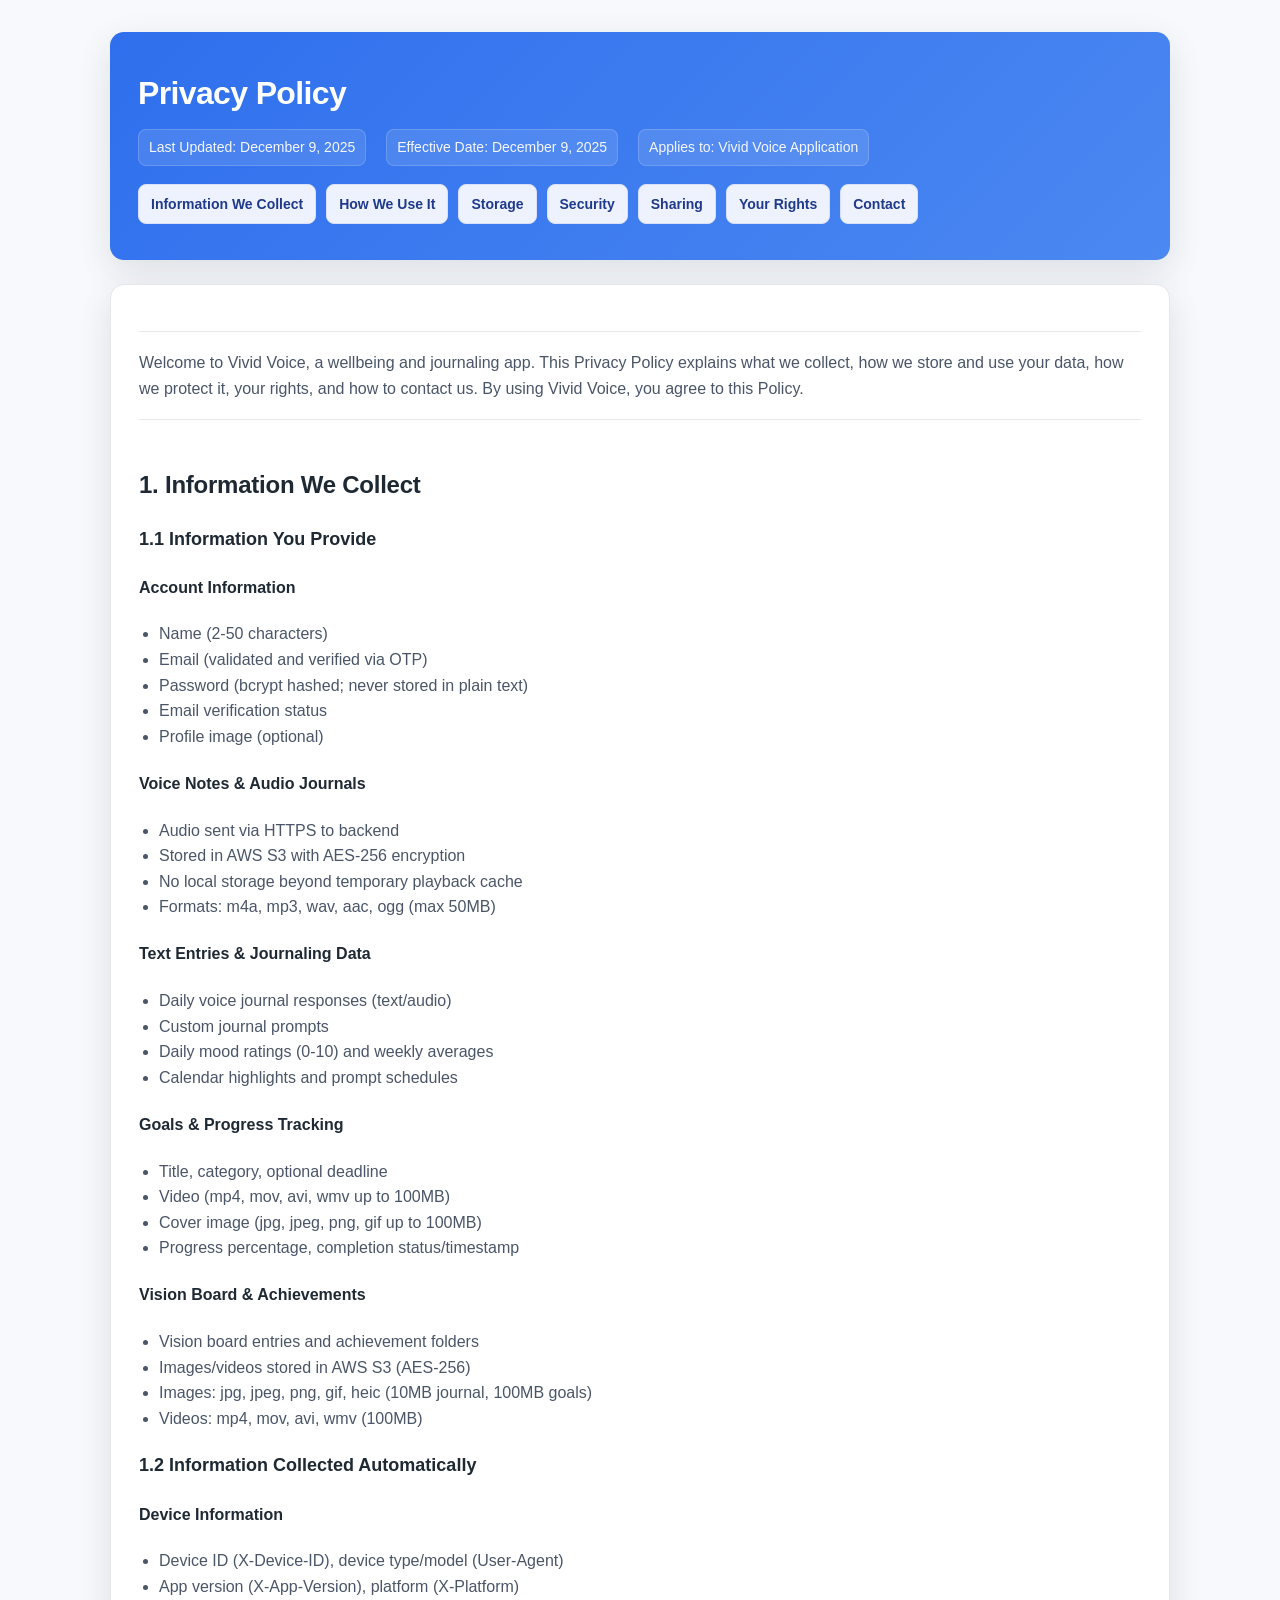
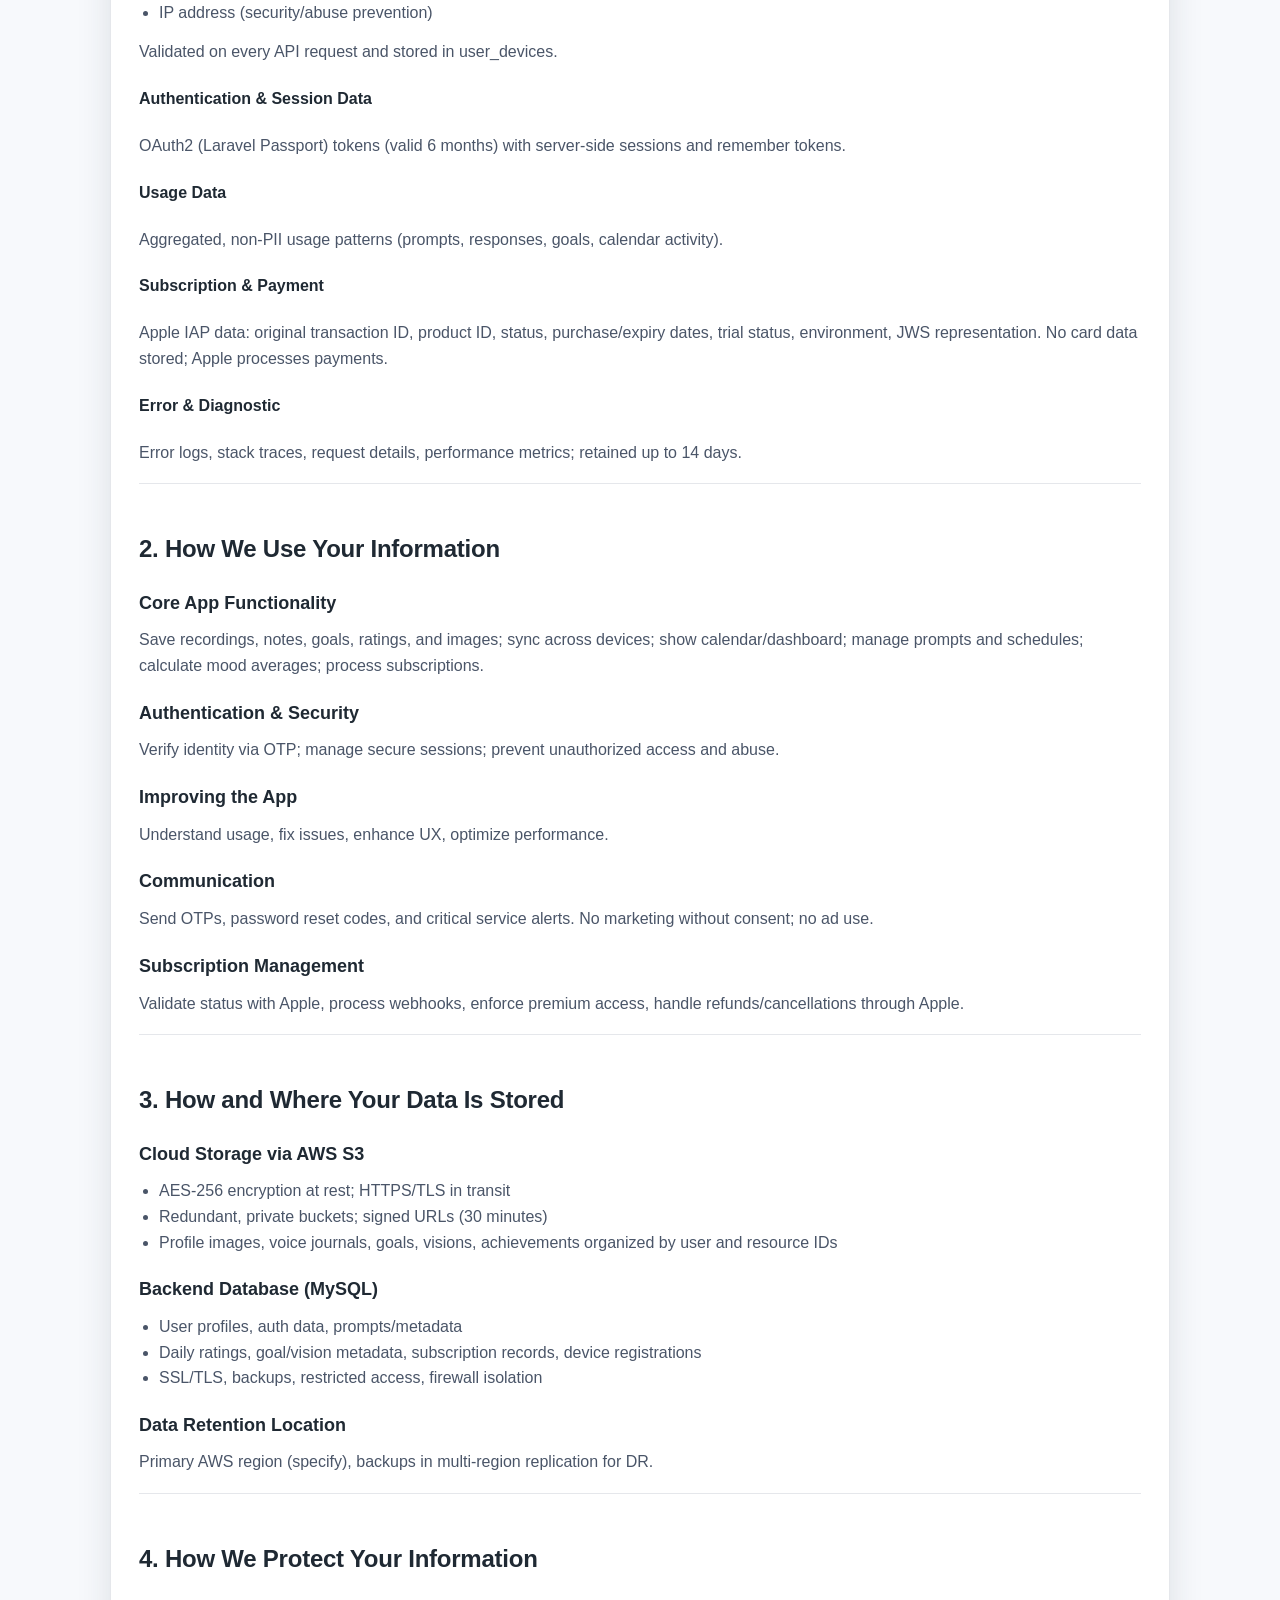
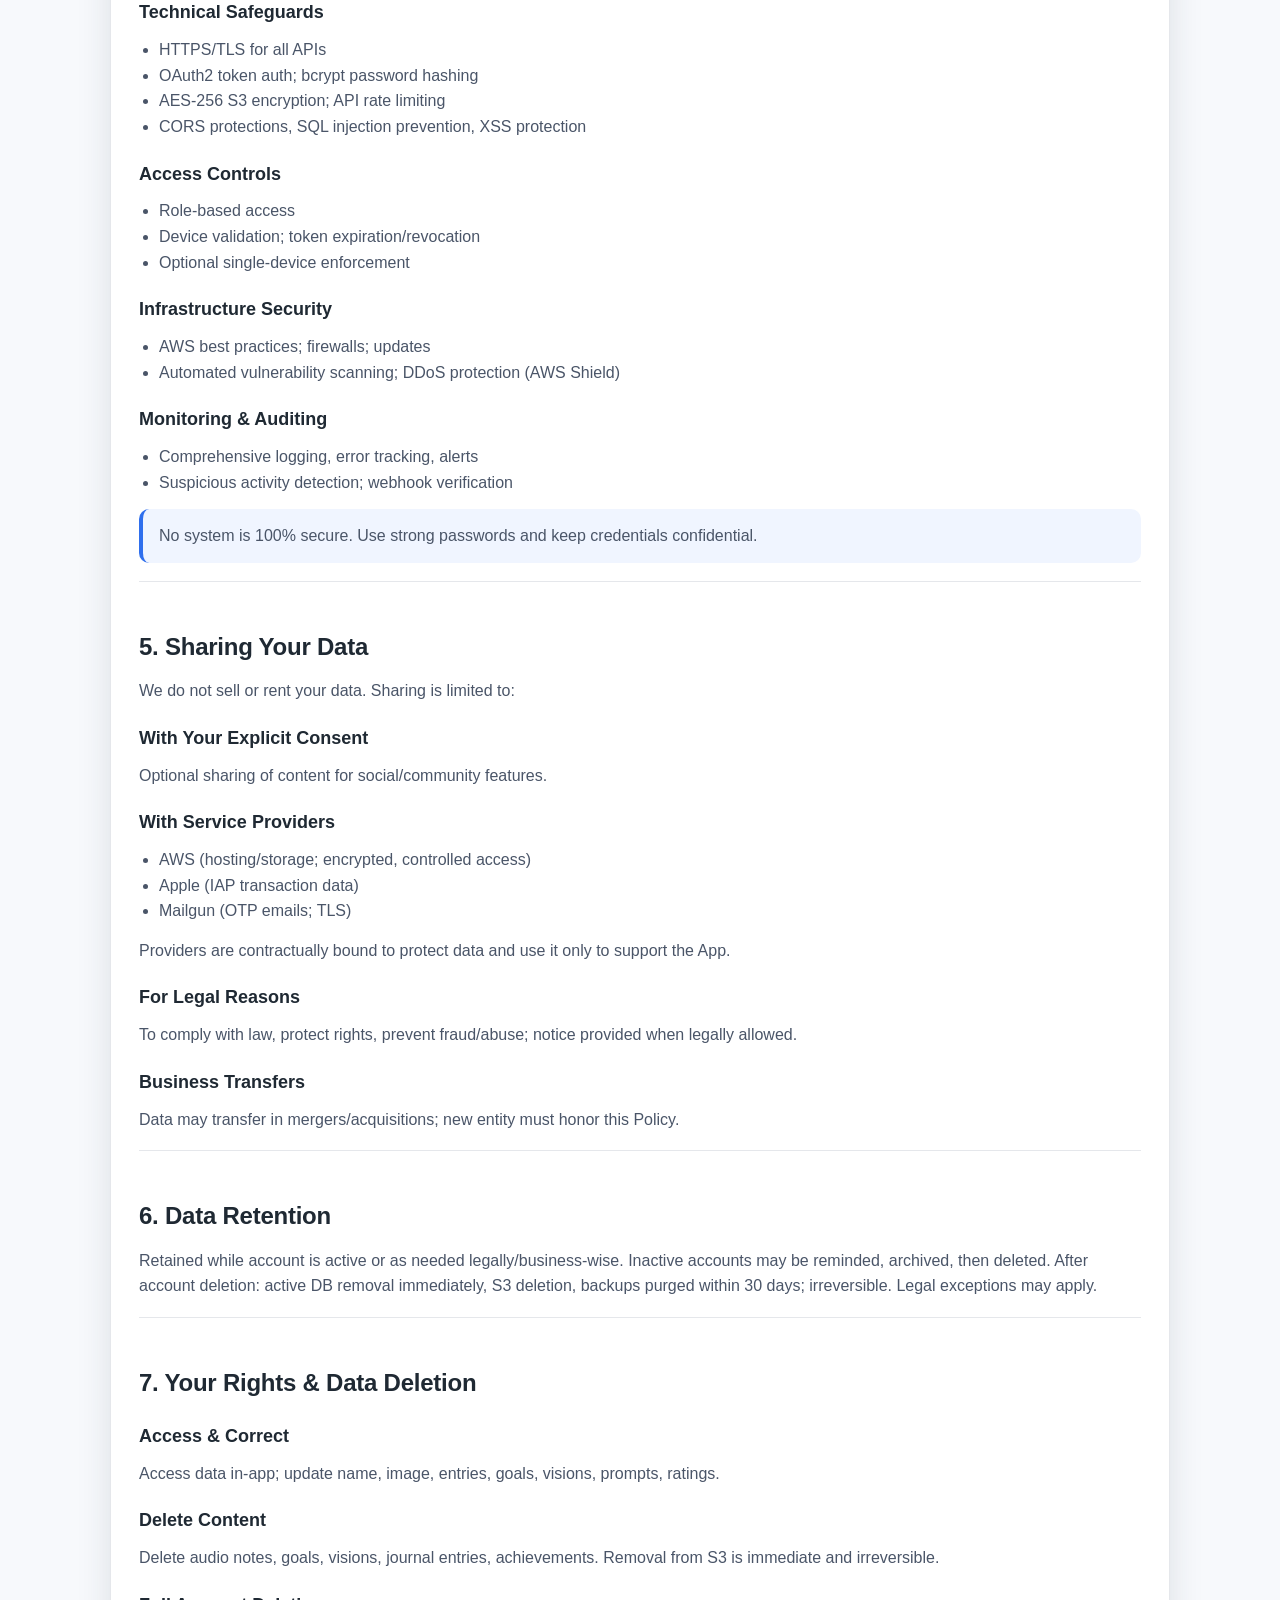
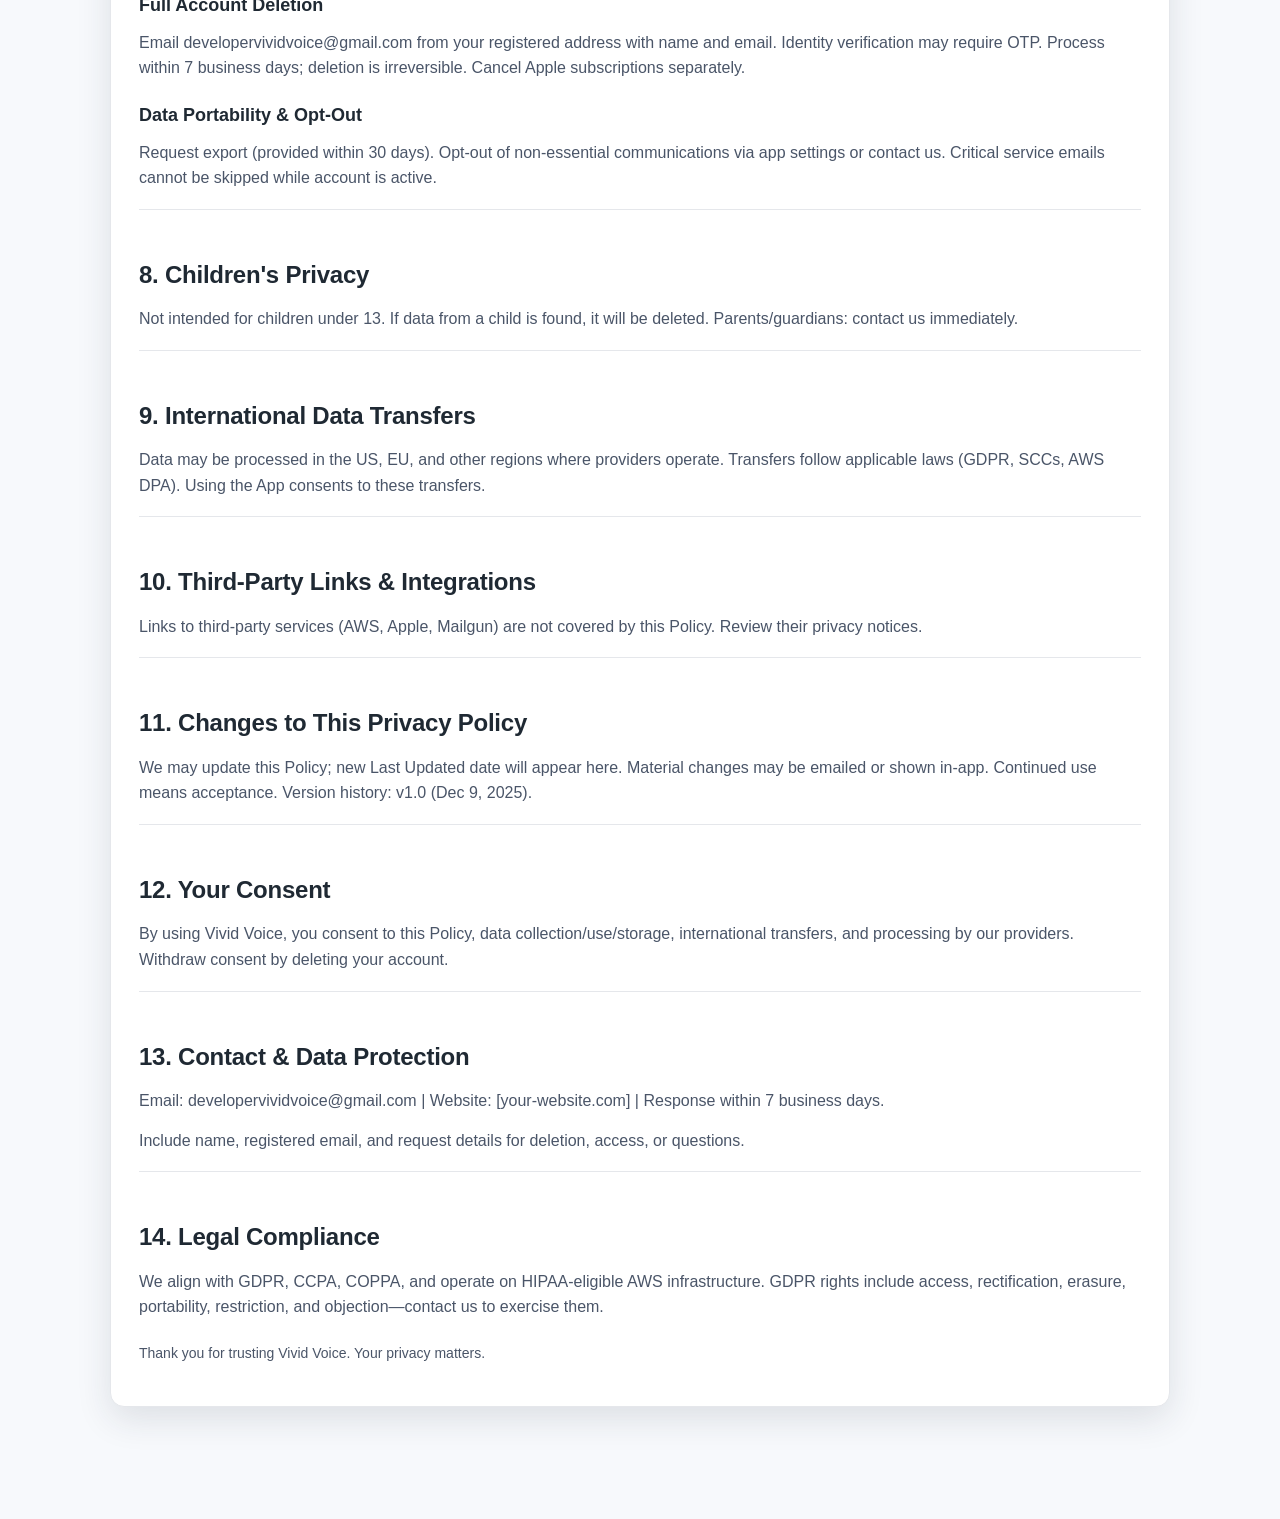
==== privacy.html @ 02d5d3ce "Manual changes saved" ====
<!DOCTYPE html>
<html lang="en">
<head>
  <meta charset="UTF-8">
  <meta name="viewport" content="width=device-width, initial-scale=1.0">
  <title>Vivid Voice – Privacy Policy</title>
  <link rel="stylesheet" href="terms_style.css">
</head>
<body>
  <div class="page">
    <header class="header">
      <h1>Privacy Policy</h1>
      <div class="meta">
        <span>Last Updated: December 9, 2025</span>
        <span>Effective Date: December 9, 2025</span>
        <span>Applies to: Vivid Voice Application</span>
      </div>
      <div class="nav">
        <a href="#info">Information We Collect</a>
        <a href="#use">How We Use It</a>
        <a href="#storage">Storage</a>
        <a href="#security">Security</a>
        <a href="#sharing">Sharing</a>
        <a href="#rights">Your Rights</a>
        <a href="#contact">Contact</a>
      </div>
    </header>

    <article class="card">
      <section class="section">
        <p>Welcome to Vivid Voice, a wellbeing and journaling app. This Privacy Policy explains what we collect, how we store and use your data, how we protect it, your rights, and how to contact us. By using Vivid Voice, you agree to this Policy.</p>
      </section>

      <section id="info" class="section">
        <h2>1. Information We Collect</h2>
        <h3>1.1 Information You Provide</h3>
        <h4>Account Information</h4>
        <ul>
          <li>Name (2-50 characters)</li>
          <li>Email (validated and verified via OTP)</li>
          <li>Password (bcrypt hashed; never stored in plain text)</li>
          <li>Email verification status</li>
          <li>Profile image (optional)</li>
        </ul>
        <h4>Voice Notes & Audio Journals</h4>
        <ul>
          <li>Audio sent via HTTPS to backend</li>
          <li>Stored in AWS S3 with AES-256 encryption</li>
          <li>No local storage beyond temporary playback cache</li>
          <li>Formats: m4a, mp3, wav, aac, ogg (max 50MB)</li>
        </ul>
        <h4>Text Entries & Journaling Data</h4>
        <ul>
          <li>Daily voice journal responses (text/audio)</li>
          <li>Custom journal prompts</li>
          <li>Daily mood ratings (0-10) and weekly averages</li>
          <li>Calendar highlights and prompt schedules</li>
        </ul>
        <h4>Goals & Progress Tracking</h4>
        <ul>
          <li>Title, category, optional deadline</li>
          <li>Video (mp4, mov, avi, wmv up to 100MB)</li>
          <li>Cover image (jpg, jpeg, png, gif up to 100MB)</li>
          <li>Progress percentage, completion status/timestamp</li>
        </ul>
        <h4>Vision Board & Achievements</h4>
        <ul>
          <li>Vision board entries and achievement folders</li>
          <li>Images/videos stored in AWS S3 (AES-256)</li>
          <li>Images: jpg, jpeg, png, gif, heic (10MB journal, 100MB goals)</li>
          <li>Videos: mp4, mov, avi, wmv (100MB)</li>
        </ul>

        <h3>1.2 Information Collected Automatically</h3>
        <h4>Device Information</h4>
        <ul>
          <li>Device ID (X-Device-ID), device type/model (User-Agent)</li>
          <li>App version (X-App-Version), platform (X-Platform)</li>
          <li>IP address (security/abuse prevention)</li>
        </ul>
        <p>Validated on every API request and stored in user_devices.</p>
        <h4>Authentication & Session Data</h4>
        <p>OAuth2 (Laravel Passport) tokens (valid 6 months) with server-side sessions and remember tokens.</p>
        <h4>Usage Data</h4>
        <p>Aggregated, non-PII usage patterns (prompts, responses, goals, calendar activity).</p>
        <h4>Subscription & Payment</h4>
        <p>Apple IAP data: original transaction ID, product ID, status, purchase/expiry dates, trial status, environment, JWS representation. No card data stored; Apple processes payments.</p>
        <h4>Error & Diagnostic</h4>
        <p>Error logs, stack traces, request details, performance metrics; retained up to 14 days.</p>
      </section>

      <section id="use" class="section">
        <h2>2. How We Use Your Information</h2>
        <h3>Core App Functionality</h3>
        <p>Save recordings, notes, goals, ratings, and images; sync across devices; show calendar/dashboard; manage prompts and schedules; calculate mood averages; process subscriptions.</p>
        <h3>Authentication & Security</h3>
        <p>Verify identity via OTP; manage secure sessions; prevent unauthorized access and abuse.</p>
        <h3>Improving the App</h3>
        <p>Understand usage, fix issues, enhance UX, optimize performance.</p>
        <h3>Communication</h3>
        <p>Send OTPs, password reset codes, and critical service alerts. No marketing without consent; no ad use.</p>
        <h3>Subscription Management</h3>
        <p>Validate status with Apple, process webhooks, enforce premium access, handle refunds/cancellations through Apple.</p>
      </section>

      <section id="storage" class="section">
        <h2>3. How and Where Your Data Is Stored</h2>
        <h3>Cloud Storage via AWS S3</h3>
        <ul>
          <li>AES-256 encryption at rest; HTTPS/TLS in transit</li>
          <li>Redundant, private buckets; signed URLs (30 minutes)</li>
          <li>Profile images, voice journals, goals, visions, achievements organized by user and resource IDs</li>
        </ul>
        <h3>Backend Database (MySQL)</h3>
        <ul>
          <li>User profiles, auth data, prompts/metadata</li>
          <li>Daily ratings, goal/vision metadata, subscription records, device registrations</li>
          <li>SSL/TLS, backups, restricted access, firewall isolation</li>
        </ul>
        <h3>Data Retention Location</h3>
        <p>Primary AWS region (specify), backups in multi-region replication for DR.</p>
      </section>

      <section id="security" class="section">
        <h2>4. How We Protect Your Information</h2>
        <h3>Technical Safeguards</h3>
        <ul>
          <li>HTTPS/TLS for all APIs</li>
          <li>OAuth2 token auth; bcrypt password hashing</li>
          <li>AES-256 S3 encryption; API rate limiting</li>
          <li>CORS protections, SQL injection prevention, XSS protection</li>
        </ul>
        <h3>Access Controls</h3>
        <ul>
          <li>Role-based access</li>
          <li>Device validation; token expiration/revocation</li>
          <li>Optional single-device enforcement</li>
        </ul>
        <h3>Infrastructure Security</h3>
        <ul>
          <li>AWS best practices; firewalls; updates</li>
          <li>Automated vulnerability scanning; DDoS protection (AWS Shield)</li>
        </ul>
        <h3>Monitoring & Auditing</h3>
        <ul>
          <li>Comprehensive logging, error tracking, alerts</li>
          <li>Suspicious activity detection; webhook verification</li>
        </ul>
        <p class="callout">No system is 100% secure. Use strong passwords and keep credentials confidential.</p>
      </section>

      <section id="sharing" class="section">
        <h2>5. Sharing Your Data</h2>
        <p>We do not sell or rent your data. Sharing is limited to:</p>
        <h3>With Your Explicit Consent</h3>
        <p>Optional sharing of content for social/community features.</p>
        <h3>With Service Providers</h3>
        <ul>
          <li>AWS (hosting/storage; encrypted, controlled access)</li>
          <li>Apple (IAP transaction data)</li>
          <li>Mailgun (OTP emails; TLS)</li>
        </ul>
        <p>Providers are contractually bound to protect data and use it only to support the App.</p>
        <h3>For Legal Reasons</h3>
        <p>To comply with law, protect rights, prevent fraud/abuse; notice provided when legally allowed.</p>
        <h3>Business Transfers</h3>
        <p>Data may transfer in mergers/acquisitions; new entity must honor this Policy.</p>
      </section>

      <section id="retention" class="section">
        <h2>6. Data Retention</h2>
        <p>Retained while account is active or as needed legally/business-wise. Inactive accounts may be reminded, archived, then deleted. After account deletion: active DB removal immediately, S3 deletion, backups purged within 30 days; irreversible. Legal exceptions may apply.</p>
      </section>

      <section id="rights" class="section">
        <h2>7. Your Rights & Data Deletion</h2>
        <h3>Access & Correct</h3>
        <p>Access data in-app; update name, image, entries, goals, visions, prompts, ratings.</p>
        <h3>Delete Content</h3>
        <p>Delete audio notes, goals, visions, journal entries, achievements. Removal from S3 is immediate and irreversible.</p>
        <h3>Full Account Deletion</h3>
        <p>Email developervividvoice@gmail.com from your registered address with name and email. Identity verification may require OTP. Process within 7 business days; deletion is irreversible. Cancel Apple subscriptions separately.</p>
        <h3>Data Portability & Opt-Out</h3>
        <p>Request export (provided within 30 days). Opt-out of non-essential communications via app settings or contact us. Critical service emails cannot be skipped while account is active.</p>
      </section>

      <section id="children" class="section">
        <h2>8. Children's Privacy</h2>
        <p>Not intended for children under 13. If data from a child is found, it will be deleted. Parents/guardians: contact us immediately.</p>
      </section>

      <section id="transfers" class="section">
        <h2>9. International Data Transfers</h2>
        <p>Data may be processed in the US, EU, and other regions where providers operate. Transfers follow applicable laws (GDPR, SCCs, AWS DPA). Using the App consents to these transfers.</p>
      </section>

      <section id="links" class="section">
        <h2>10. Third-Party Links & Integrations</h2>
        <p>Links to third-party services (AWS, Apple, Mailgun) are not covered by this Policy. Review their privacy notices.</p>
      </section>

      <section id="changes" class="section">
        <h2>11. Changes to This Privacy Policy</h2>
        <p>We may update this Policy; new Last Updated date will appear here. Material changes may be emailed or shown in-app. Continued use means acceptance. Version history: v1.0 (Dec 9, 2025).</p>
      </section>

      <section id="consent" class="section">
        <h2>12. Your Consent</h2>
        <p>By using Vivid Voice, you consent to this Policy, data collection/use/storage, international transfers, and processing by our providers. Withdraw consent by deleting your account.</p>
      </section>

      <section id="contact" class="section">
        <h2>13. Contact & Data Protection</h2>
        <p>Email: developervividvoice@gmail.com | Website: [your-website.com] | Response within 7 business days.</p>
        <p>Include name, registered email, and request details for deletion, access, or questions.</p>
      </section>

      <section id="compliance" class="section">
        <h2>14. Legal Compliance</h2>
        <p>We align with GDPR, CCPA, COPPA, and operate on HIPAA-eligible AWS infrastructure. GDPR rights include access, rectification, erasure, portability, restriction, and objection—contact us to exercise them.</p>
      </section>

      <p class="footer-note">Thank you for trusting Vivid Voice. Your privacy matters.</p>
    </article>
  </div>
</body>
</html>
---- terms_style.css ----
/* Shared styling for Vivid Voice legal pages */
:root {
  --bg: #f7f9fc;
  --card: #ffffff;
  --text: #1f2933;
  --muted: #4a5568;
  --accent: #2f6fed;
  --border: #e5e7eb;
  --max-width: 1100px;
  --radius: 14px;
  --shadow: 0 12px 35px rgba(31, 45, 61, 0.12);
}

* {
  box-sizing: border-box;
}

body {
  margin: 0;
  padding: 0;
  font-family: "Helvetica Neue", Arial, sans-serif;
  background: var(--bg);
  color: var(--text);
  line-height: 1.6;
  -webkit-font-smoothing: antialiased;
}

a {
  color: var(--accent);
  text-decoration: none;
}

a:hover {
  text-decoration: underline;
}

.page {
  max-width: var(--max-width);
  margin: 32px auto 64px;
  padding: 0 20px 48px;
}

.header {
  background: linear-gradient(135deg, #2f6fed, #4b88f2);
  color: #fff;
  padding: 36px 28px;
  border-radius: var(--radius);
  box-shadow: var(--shadow);
}

.header h1 {
  margin: 0 0 10px;
  font-size: 32px;
  letter-spacing: -0.02em;
}

.meta {
  display: flex;
  flex-wrap: wrap;
  gap: 12px 20px;
  font-size: 14px;
  opacity: 0.95;
}

.meta span {
  display: inline-flex;
  align-items: center;
  gap: 6px;
  padding: 6px 10px;
  background: rgba(255, 255, 255, 0.12);
  border-radius: 8px;
  border: 1px solid rgba(255, 255, 255, 0.18);
}

.card {
  background: var(--card);
  border-radius: var(--radius);
  box-shadow: var(--shadow);
  padding: 28px;
  margin-top: 24px;
  border: 1px solid var(--border);
}

h2 {
  margin-top: 28px;
  margin-bottom: 12px;
  font-size: 24px;
  letter-spacing: -0.01em;
}

h3 {
  margin-top: 20px;
  margin-bottom: 10px;
  font-size: 18px;
}

p {
  margin: 0 0 14px;
  color: var(--muted);
}

ul {
  padding-left: 20px;
  margin: 0 0 14px;
  color: var(--muted);
}

ol {
  padding-left: 20px;
  margin: 0 0 14px;
  color: var(--muted);
}

.section {
  border-top: 1px solid var(--border);
  padding-top: 18px;
  margin-top: 18px;
}

.badge-list {
  display: flex;
  flex-wrap: wrap;
  gap: 8px;
  padding: 0;
  list-style: none;
  margin: 0 0 14px;
}

.badge-list li {
  background: #eef2ff;
  color: #1f3a8a;
  border-radius: 8px;
  padding: 6px 10px;
  font-size: 14px;
  border: 1px solid #d9e0ff;
}

.callout {
  border-left: 4px solid var(--accent);
  background: #f0f5ff;
  padding: 14px 16px;
  border-radius: 10px;
  color: var(--muted);
  margin: 12px 0 16px;
}

.table {
  width: 100%;
  border-collapse: collapse;
  margin: 12px 0 16px;
}

.table th,
.table td {
  border: 1px solid var(--border);
  padding: 10px 12px;
  text-align: left;
}

.table th {
  background: #f3f4f6;
  color: #111827;
}

.nav {
  display: flex;
  flex-wrap: wrap;
  gap: 10px;
  margin-top: 18px;
}

.nav a {
  background: #eef2ff;
  color: #1f3a8a;
  padding: 8px 12px;
  border-radius: 8px;
  border: 1px solid #d9e0ff;
  font-size: 14px;
  font-weight: 600;
}

.nav a:hover {
  background: #dfe6ff;
  text-decoration: none;
}

.footer-note {
  margin-top: 22px;
  font-size: 14px;
  color: var(--muted);
}

@media (max-width: 768px) {
  .page {
    margin: 16px auto 40px;
    padding: 0 14px 32px;
  }
  .header {
    padding: 26px 20px;
  }
  .header h1 {
    font-size: 26px;
  }
  h2 {
    font-size: 21px;
  }
  h3 {
    font-size: 17px;
  }
  .card {
    padding: 20px;
  }
  .nav {
    gap: 8px;
  }
  .nav a {
    font-size: 13px;
    padding: 7px 10px;
  }
}
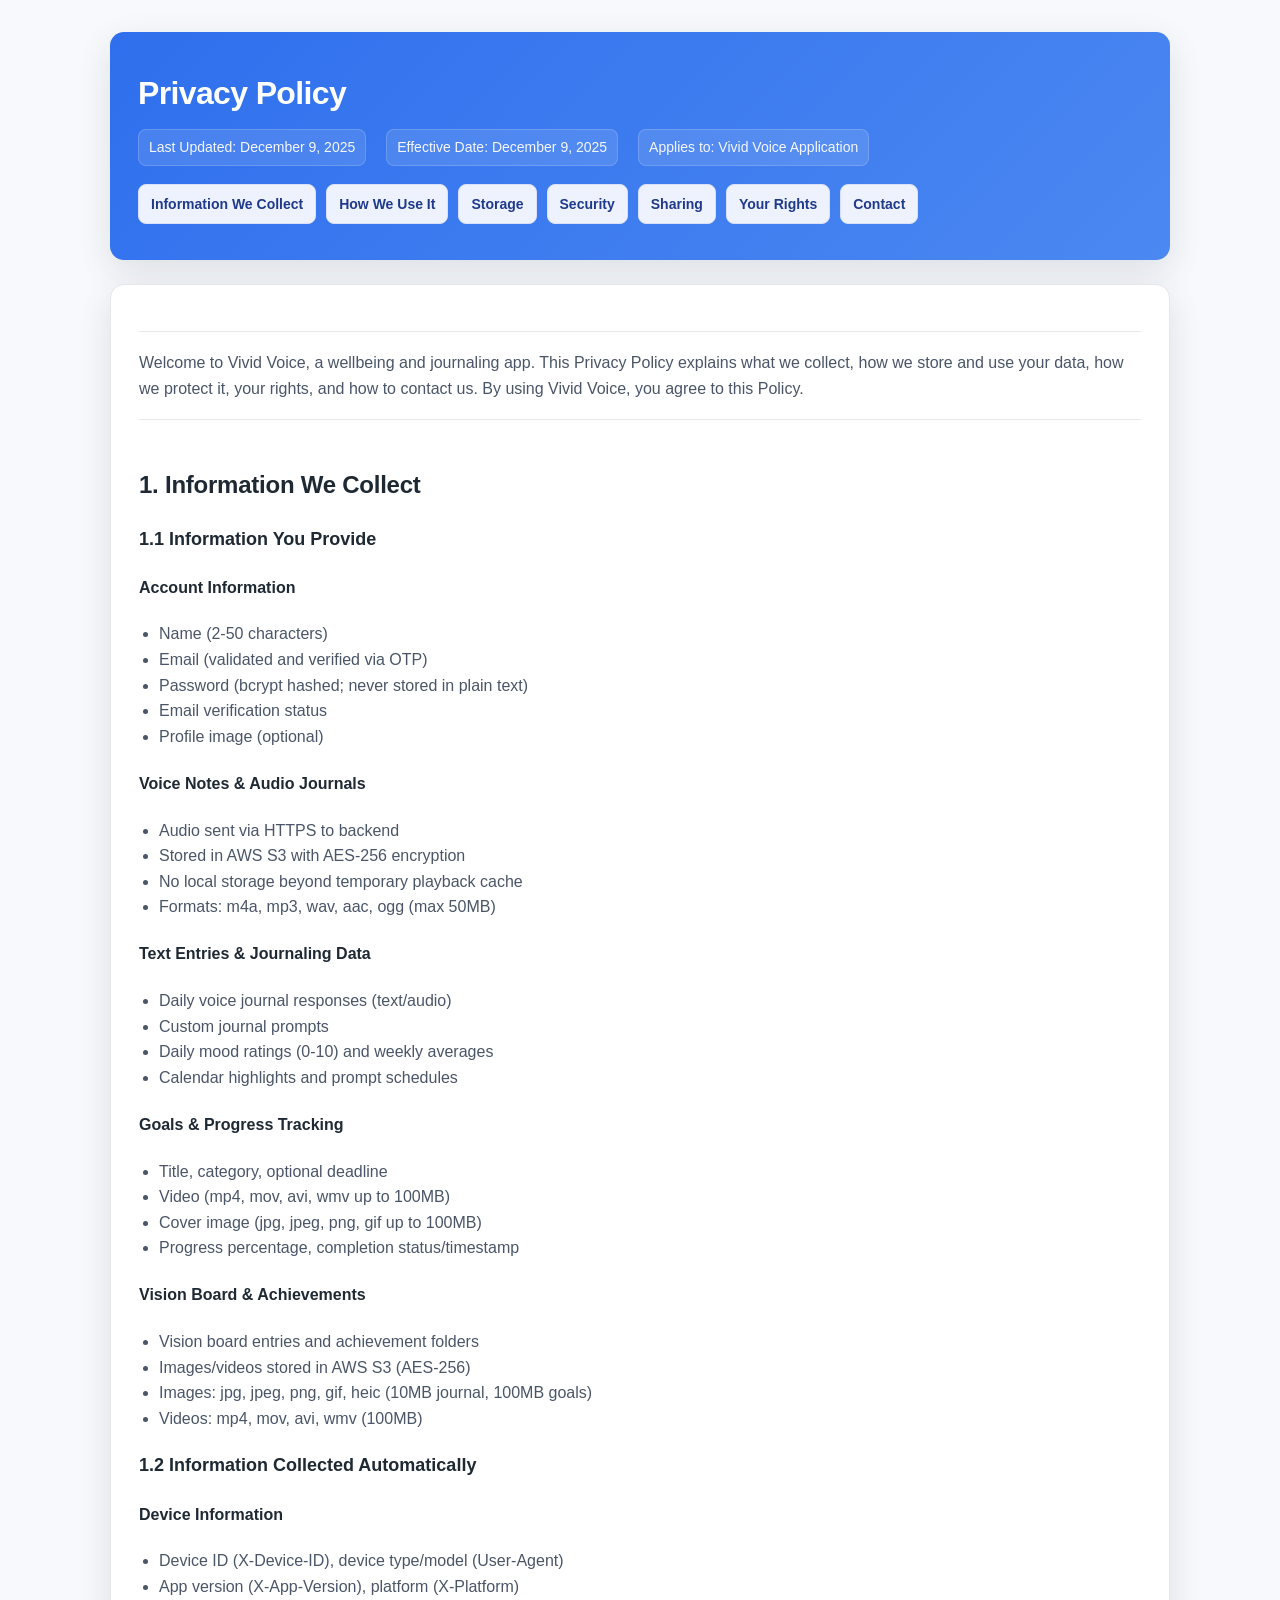
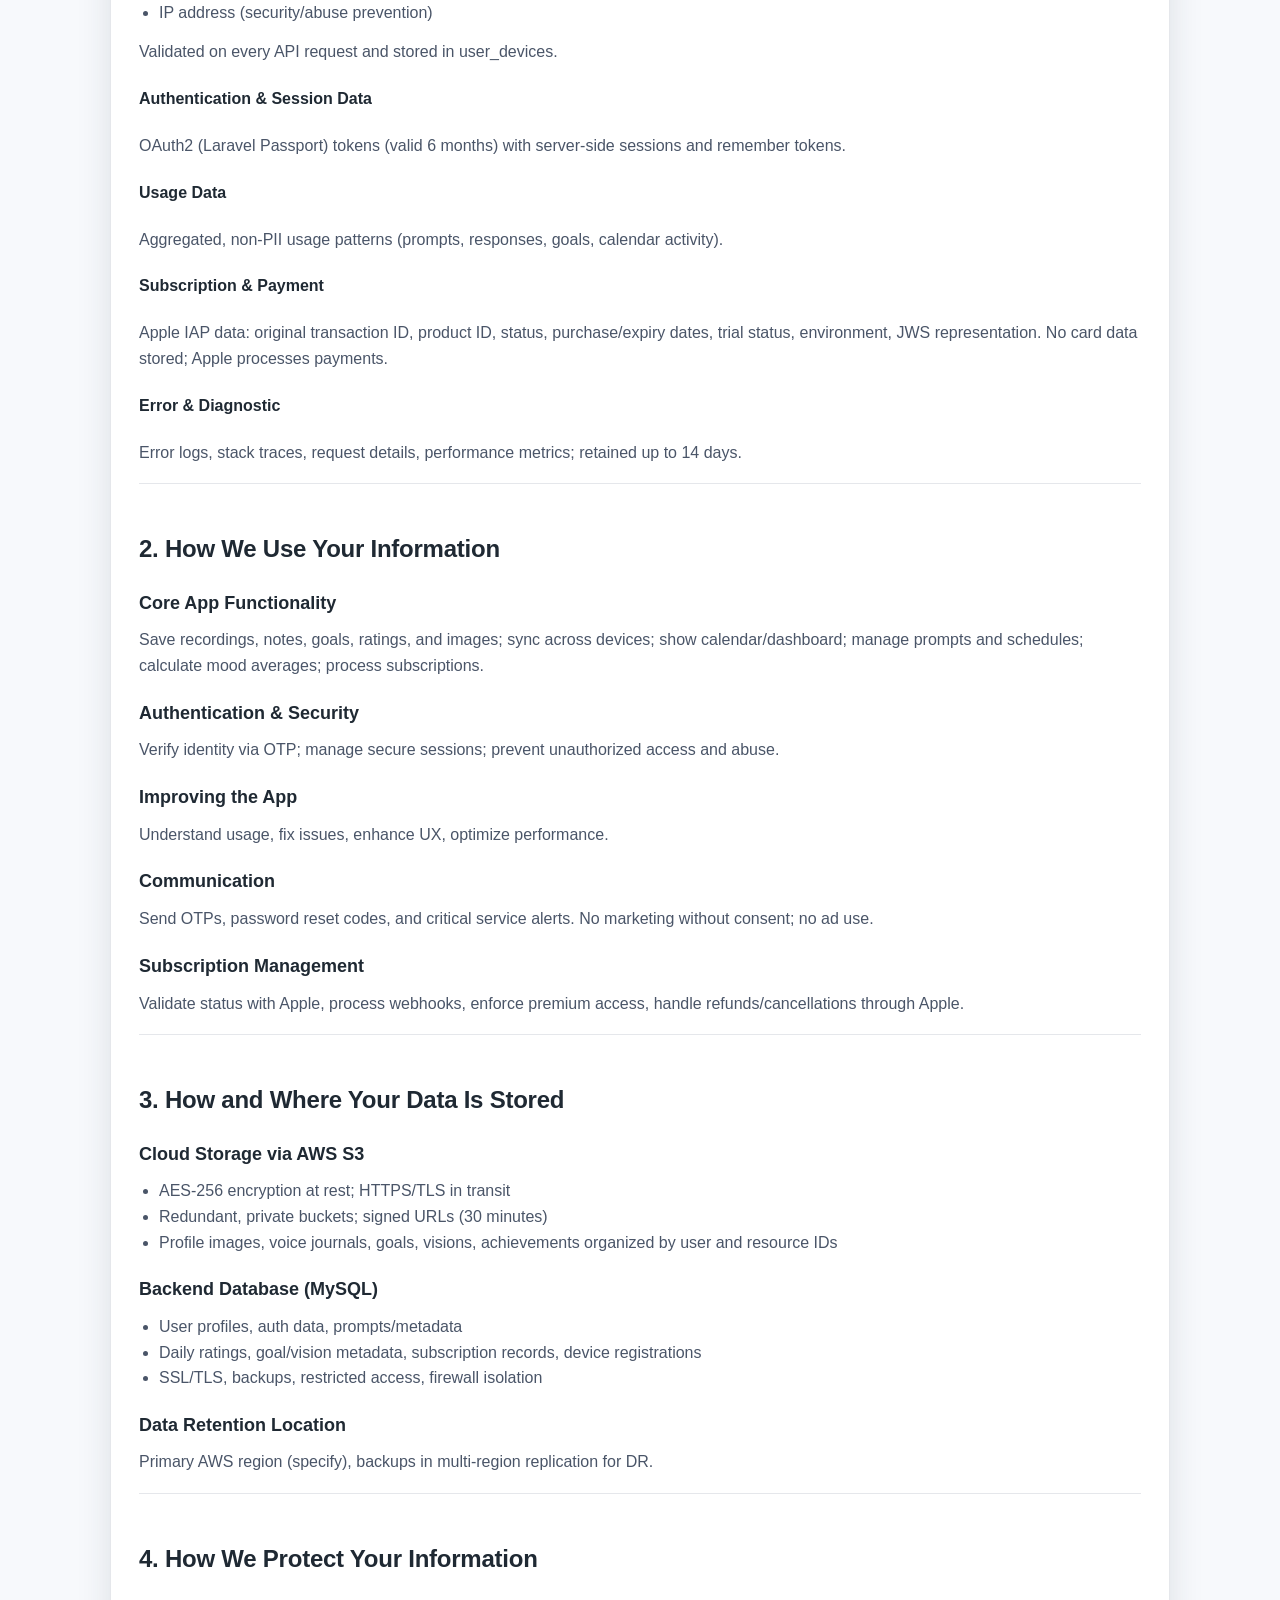
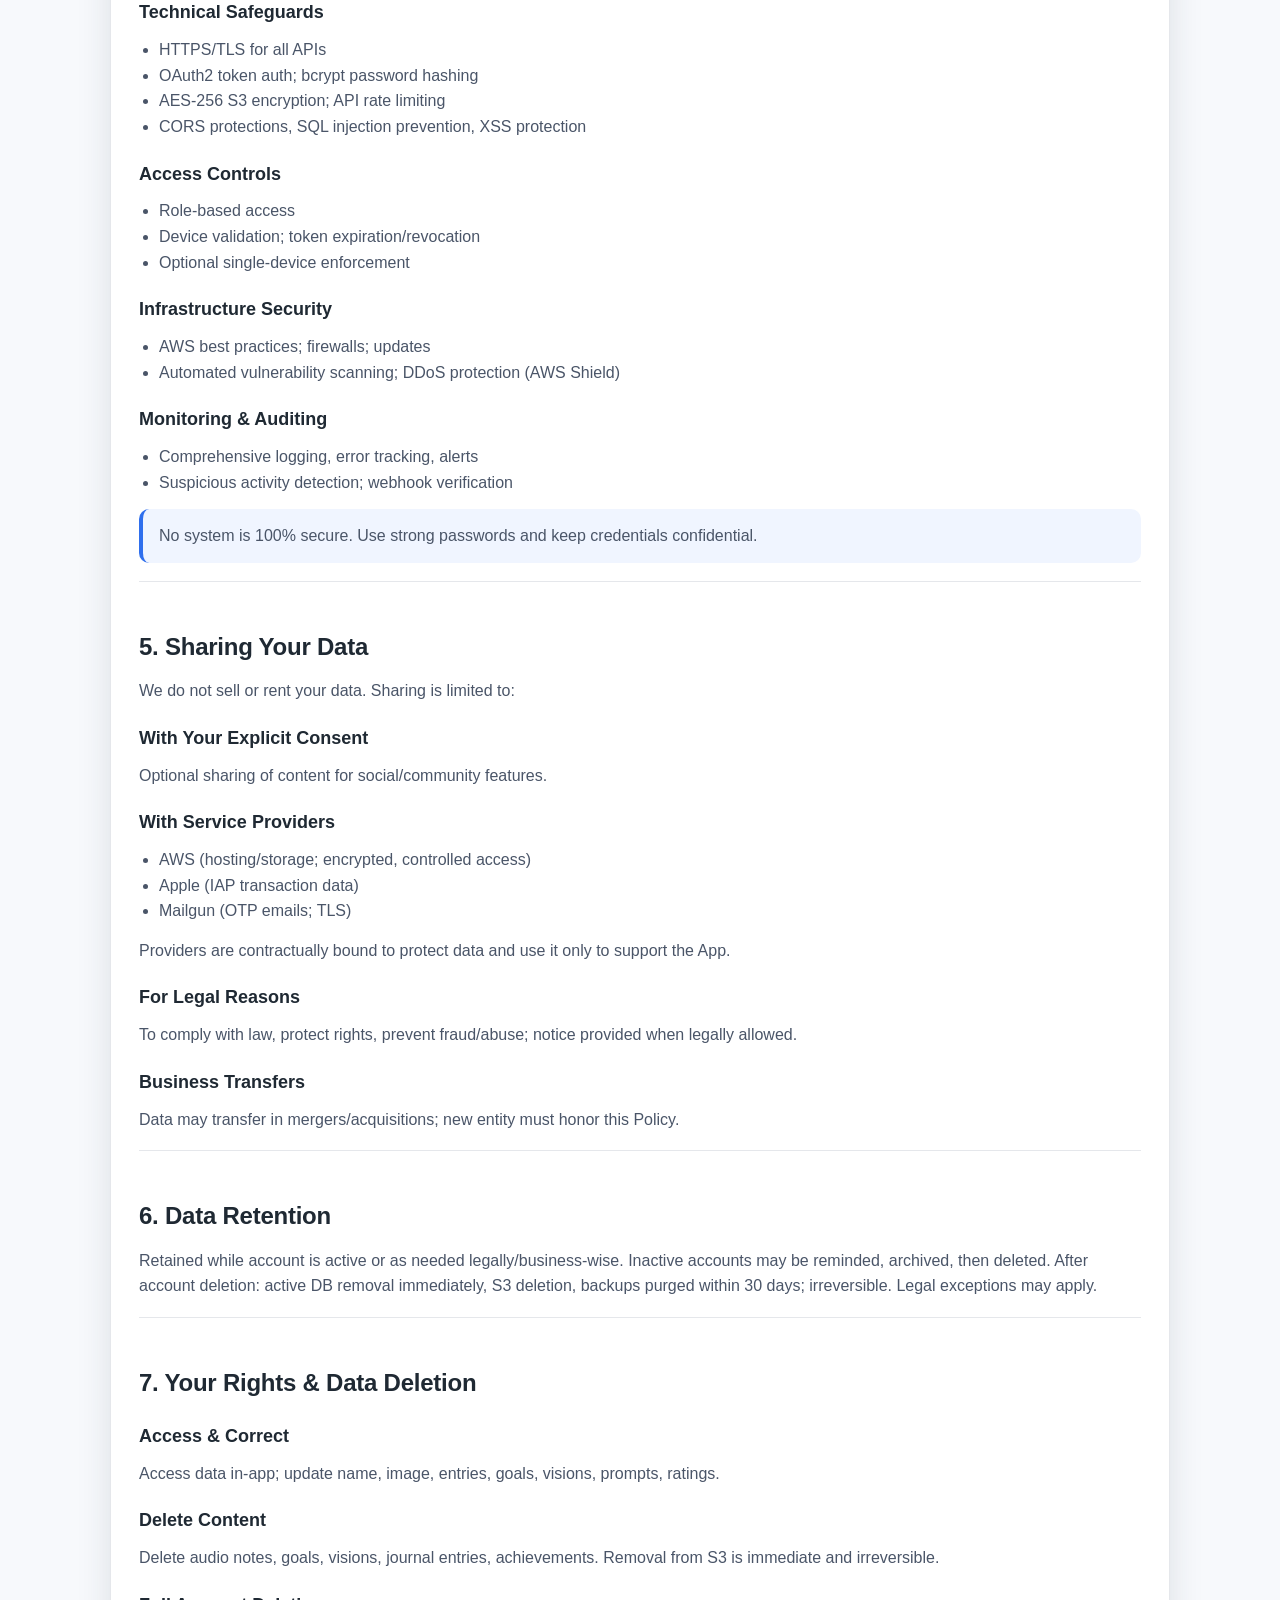
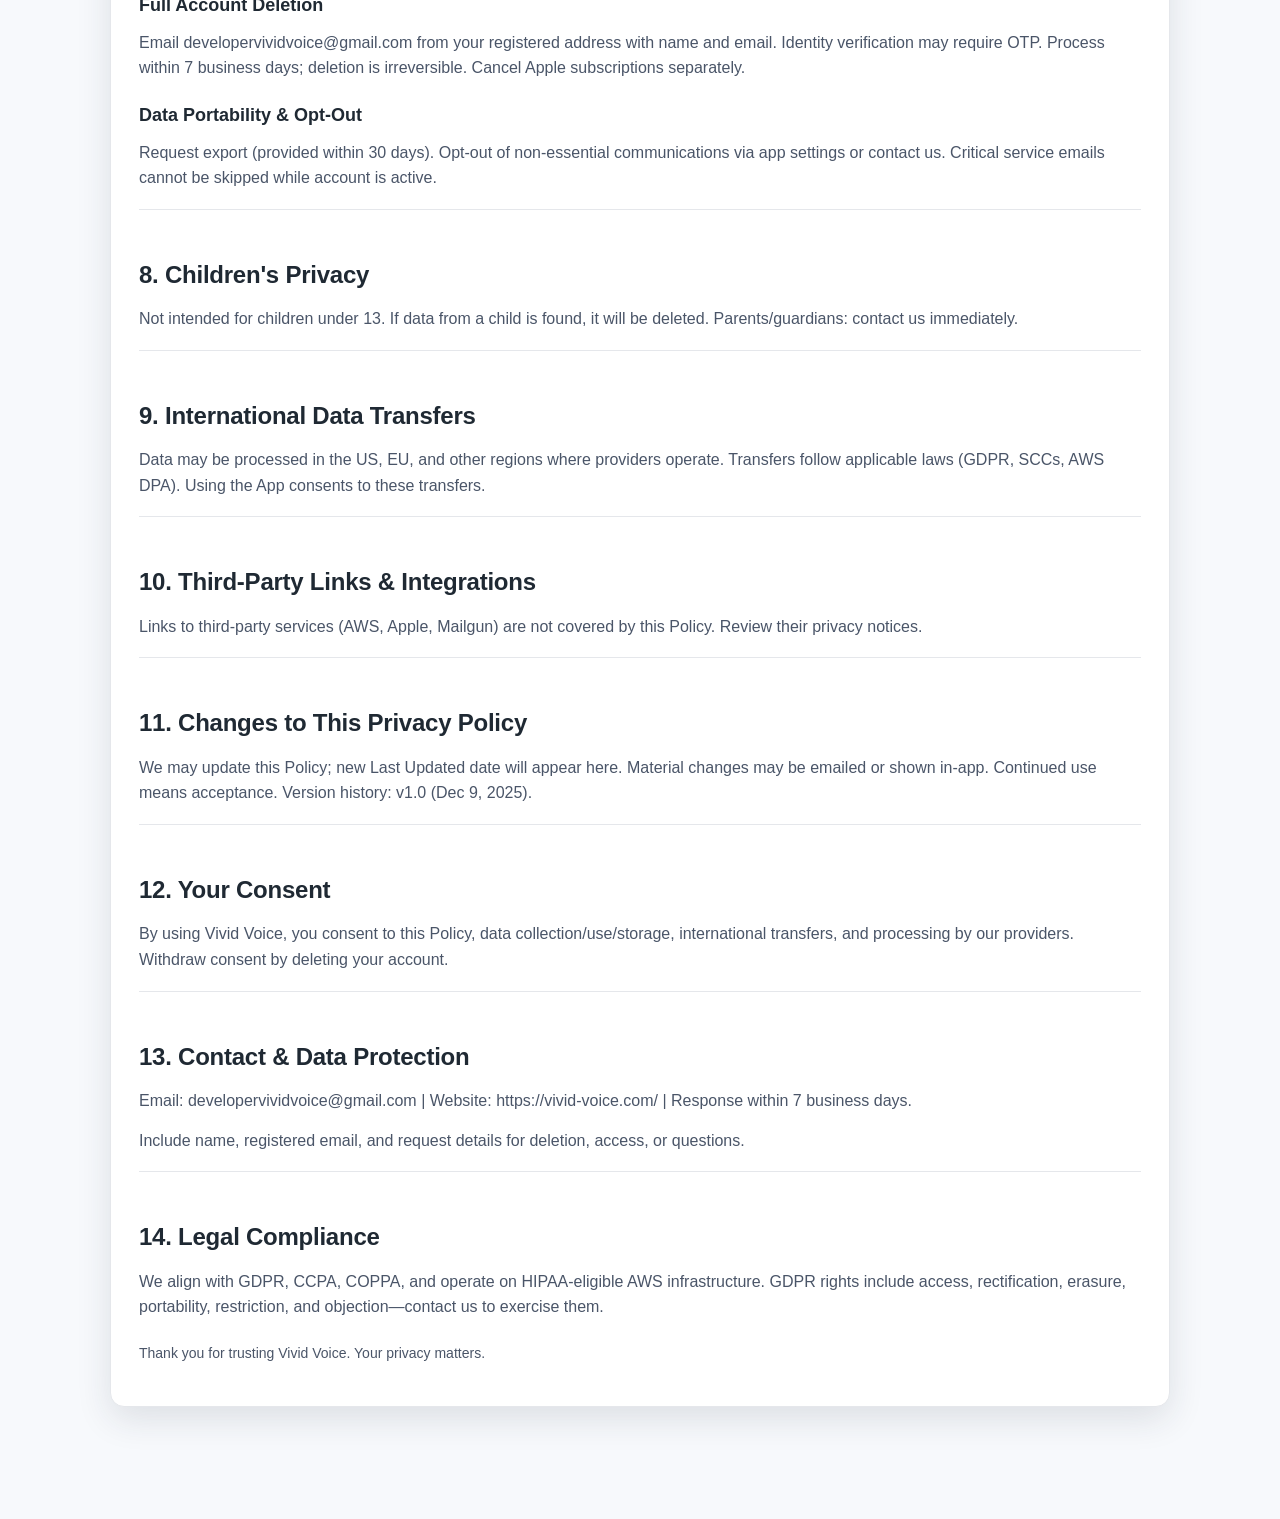
==== commit 3be2457f: "Manual changes saved" ====
--- a/privacy.html
+++ b/privacy.html
@@ -211,7 +211,7 @@
 
       <section id="contact" class="section">
         <h2>13. Contact & Data Protection</h2>
-        <p>Email: developervividvoice@gmail.com | Website: [your-website.com] | Response within 7 business days.</p>
+        <p>Email: developervividvoice@gmail.com | Website: https://vivid-voice.com/ | Response within 7 business days.</p>
         <p>Include name, registered email, and request details for deletion, access, or questions.</p>
       </section>
 
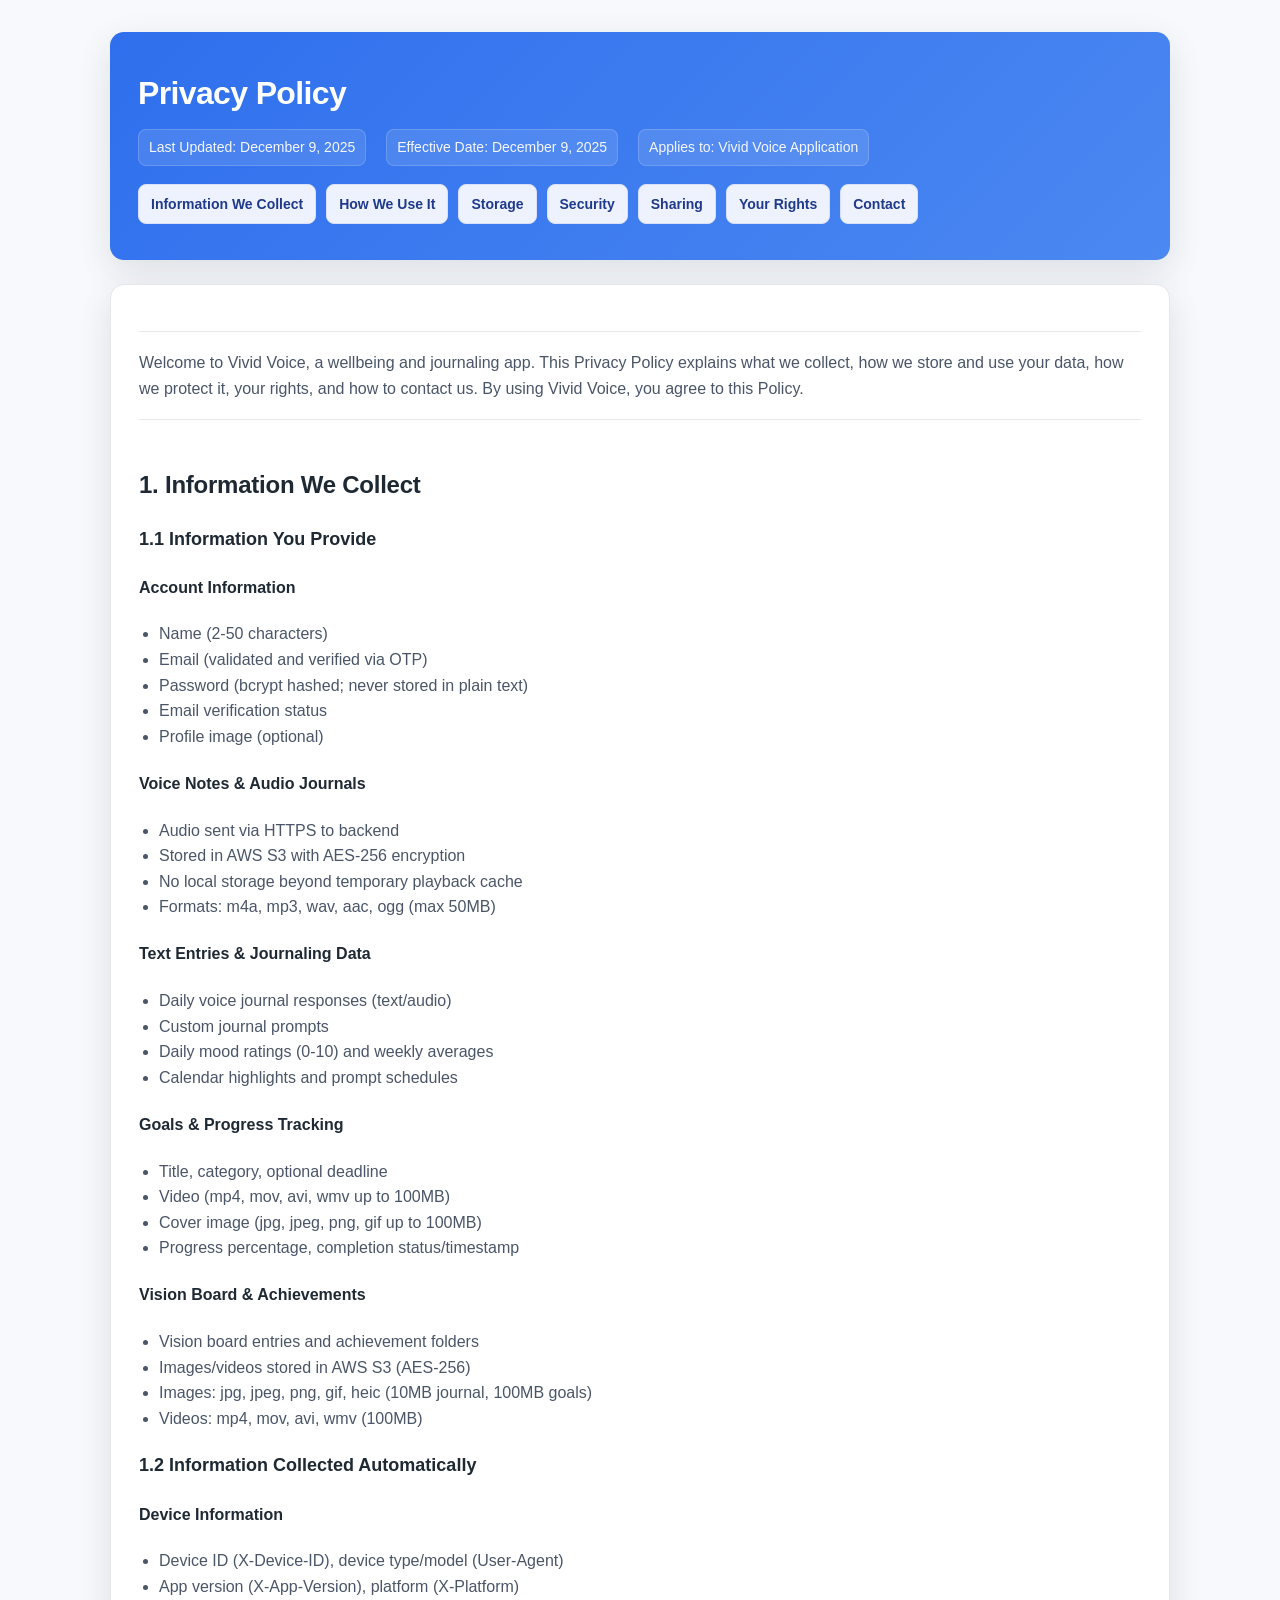
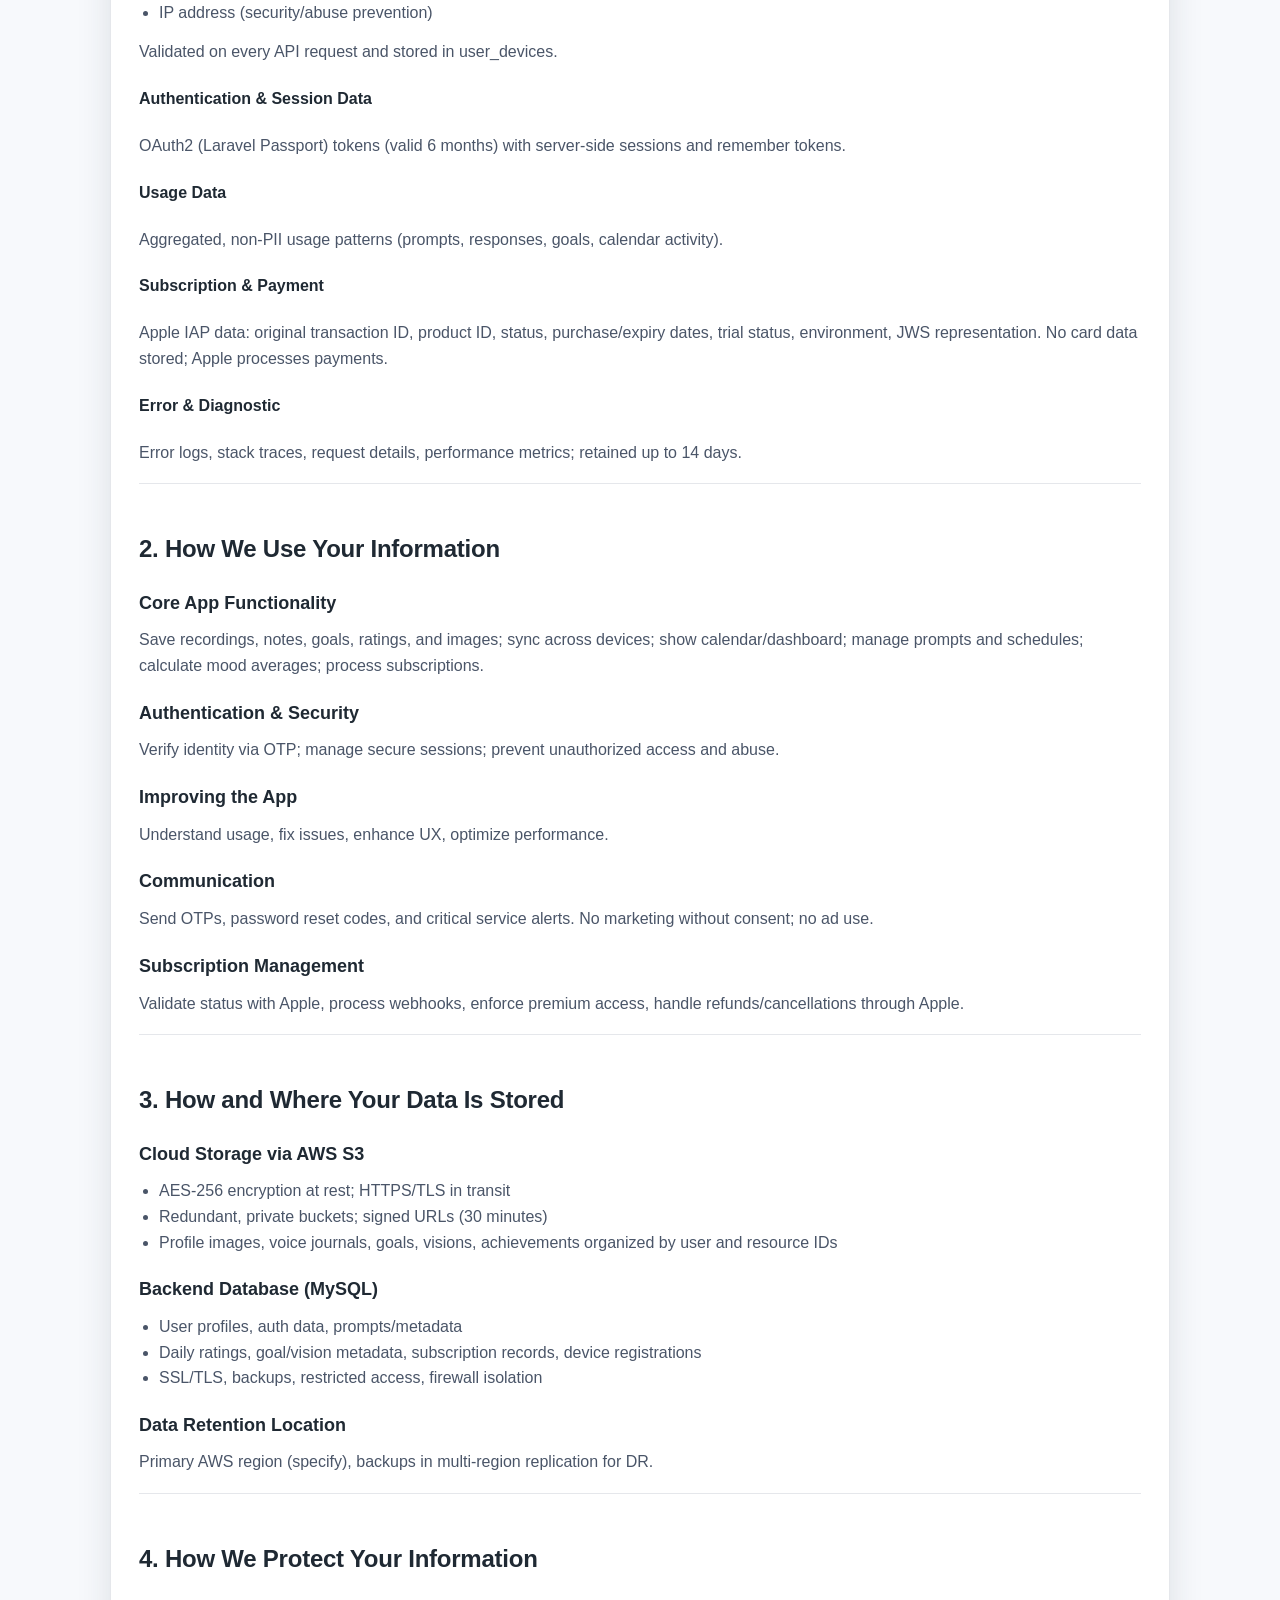
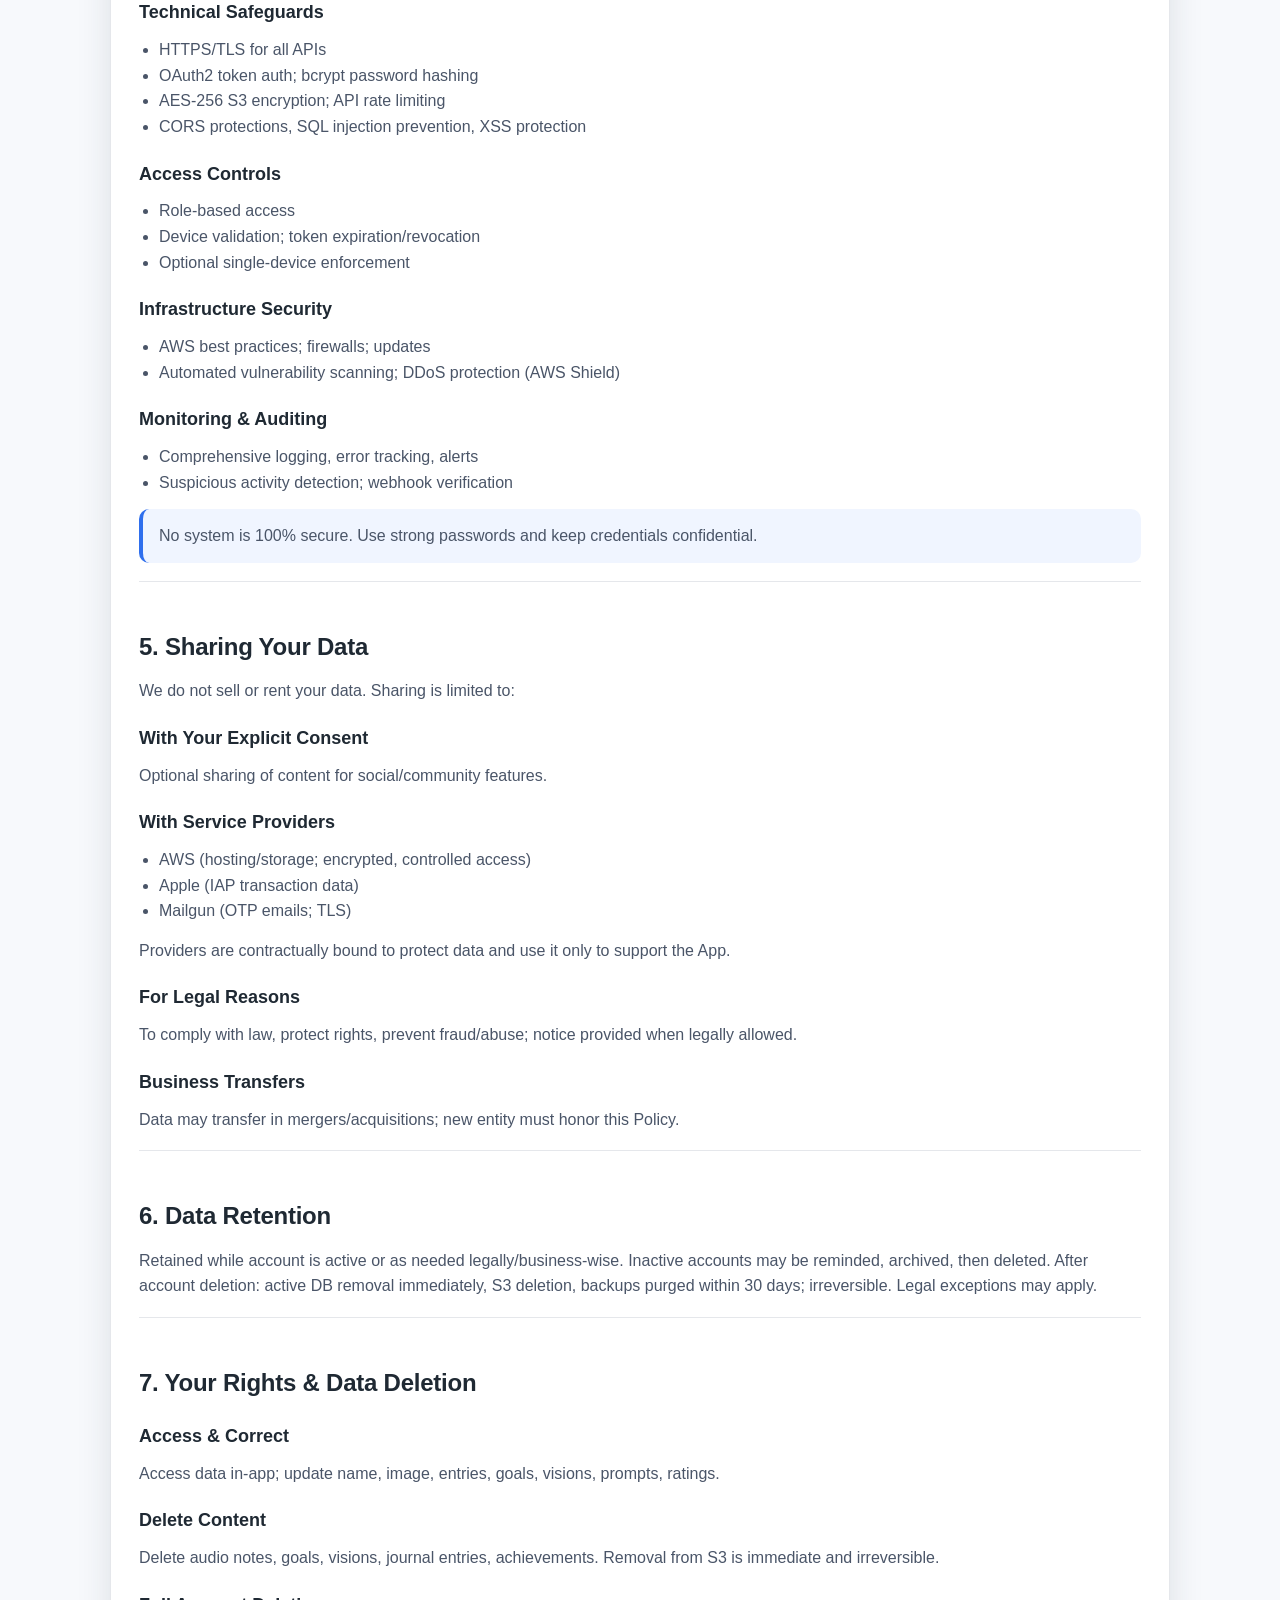
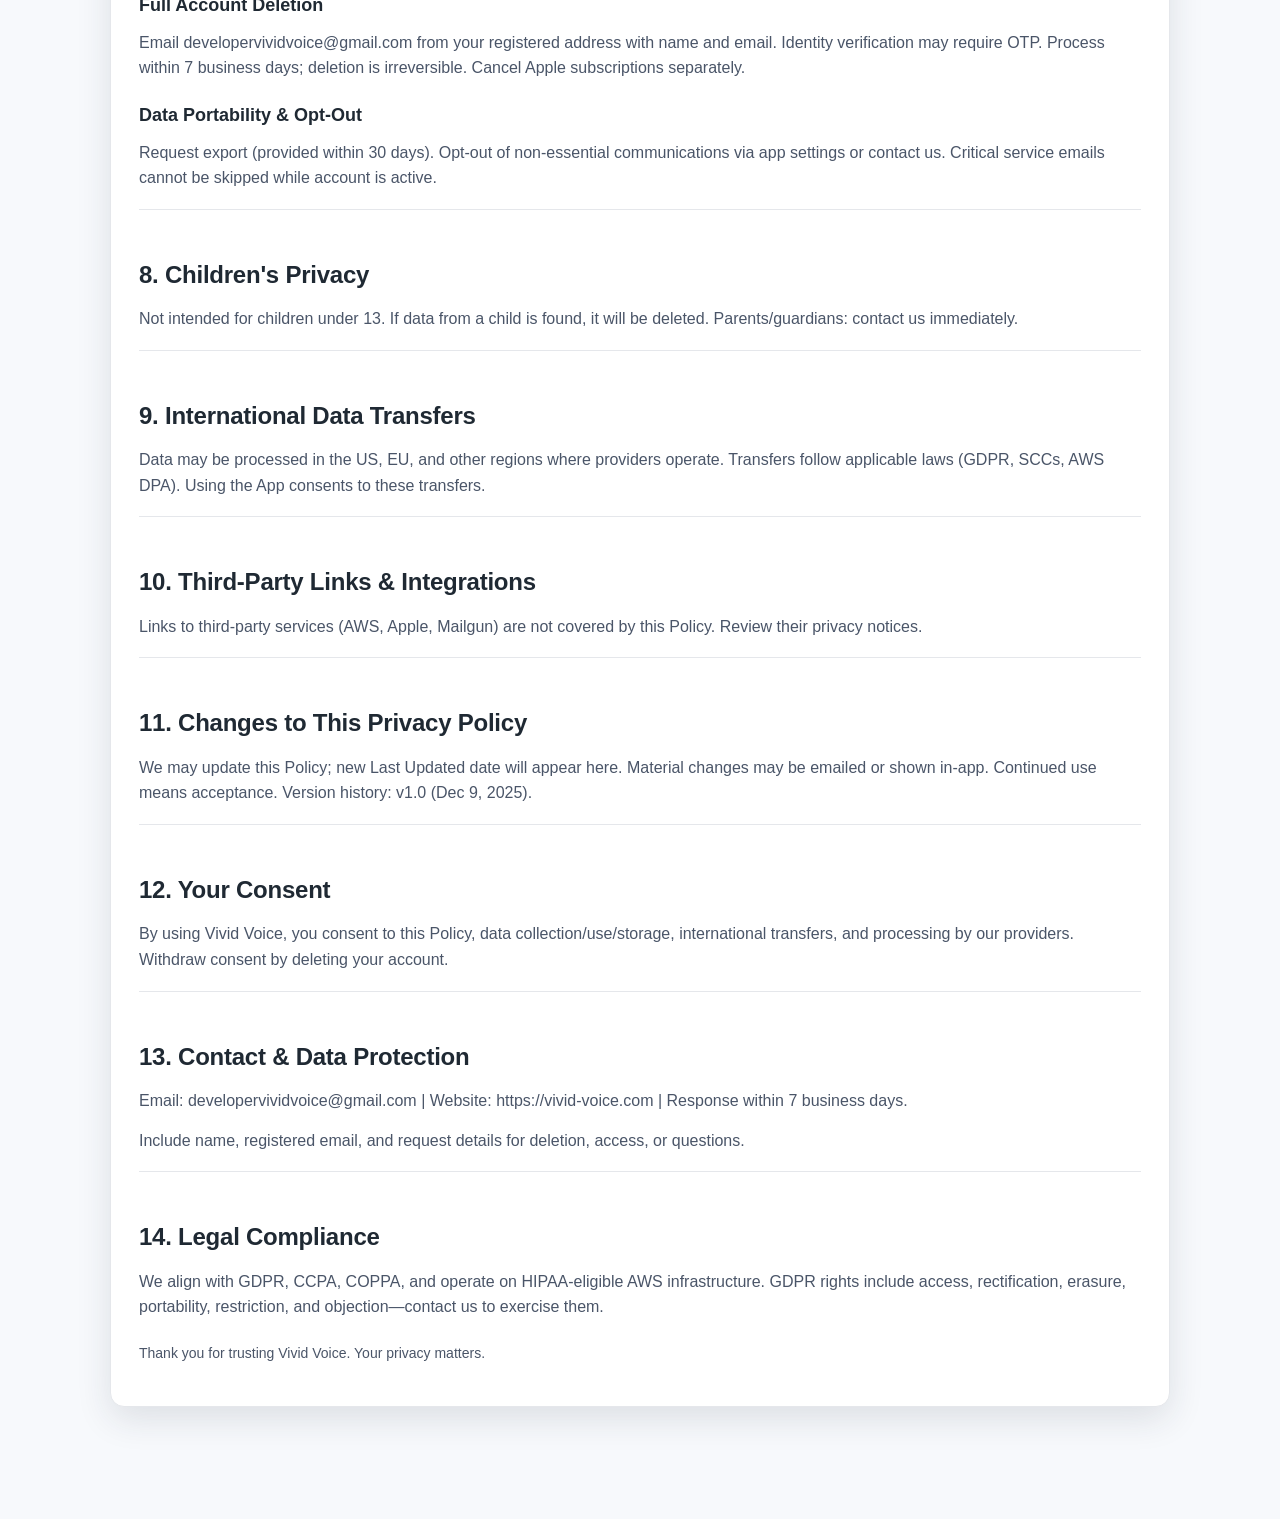
==== commit f3487c53: "Manual changes saved" ====
--- a/privacy.html
+++ b/privacy.html
@@ -211,7 +211,7 @@
 
       <section id="contact" class="section">
         <h2>13. Contact & Data Protection</h2>
-        <p>Email: developervividvoice@gmail.com | Website: https://vivid-voice.com/ | Response within 7 business days.</p>
+        <p>Email: developervividvoice@gmail.com | Website: https://vivid-voice.com | Response within 7 business days.</p>
         <p>Include name, registered email, and request details for deletion, access, or questions.</p>
       </section>
 
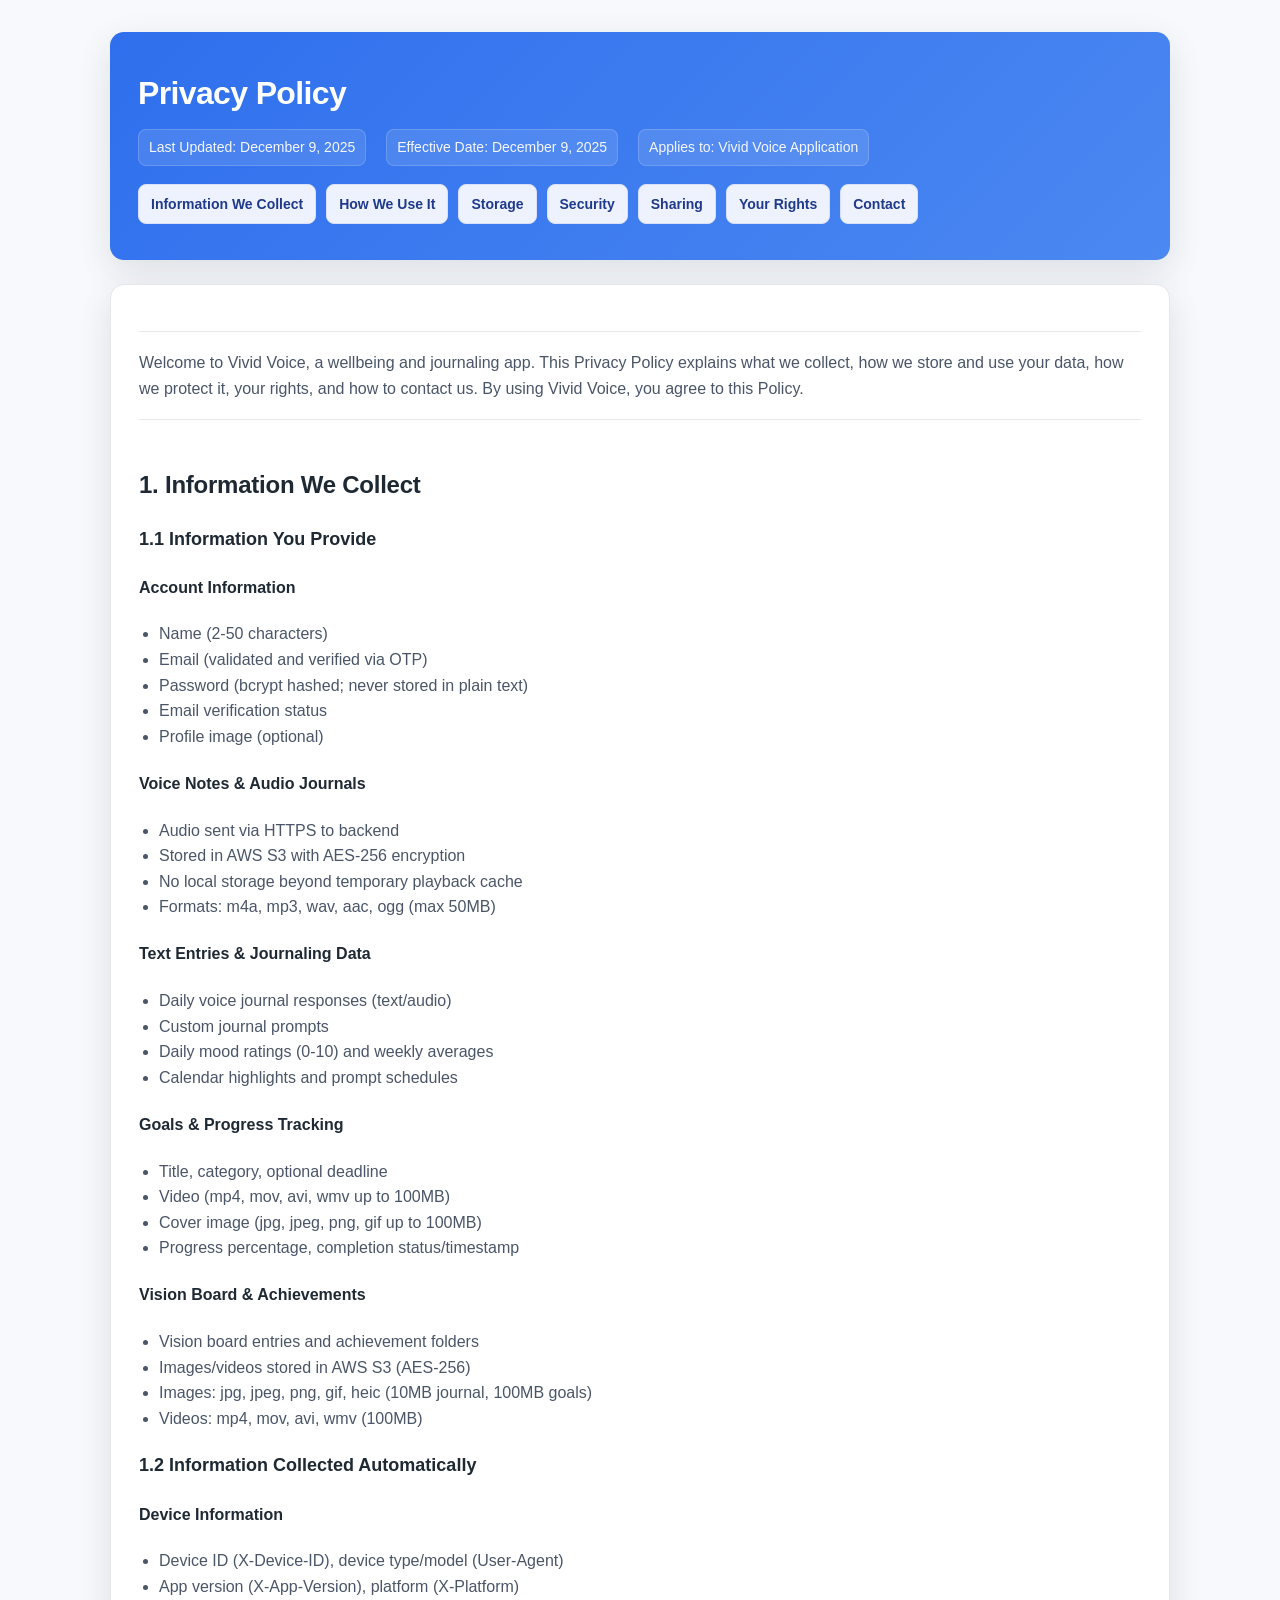
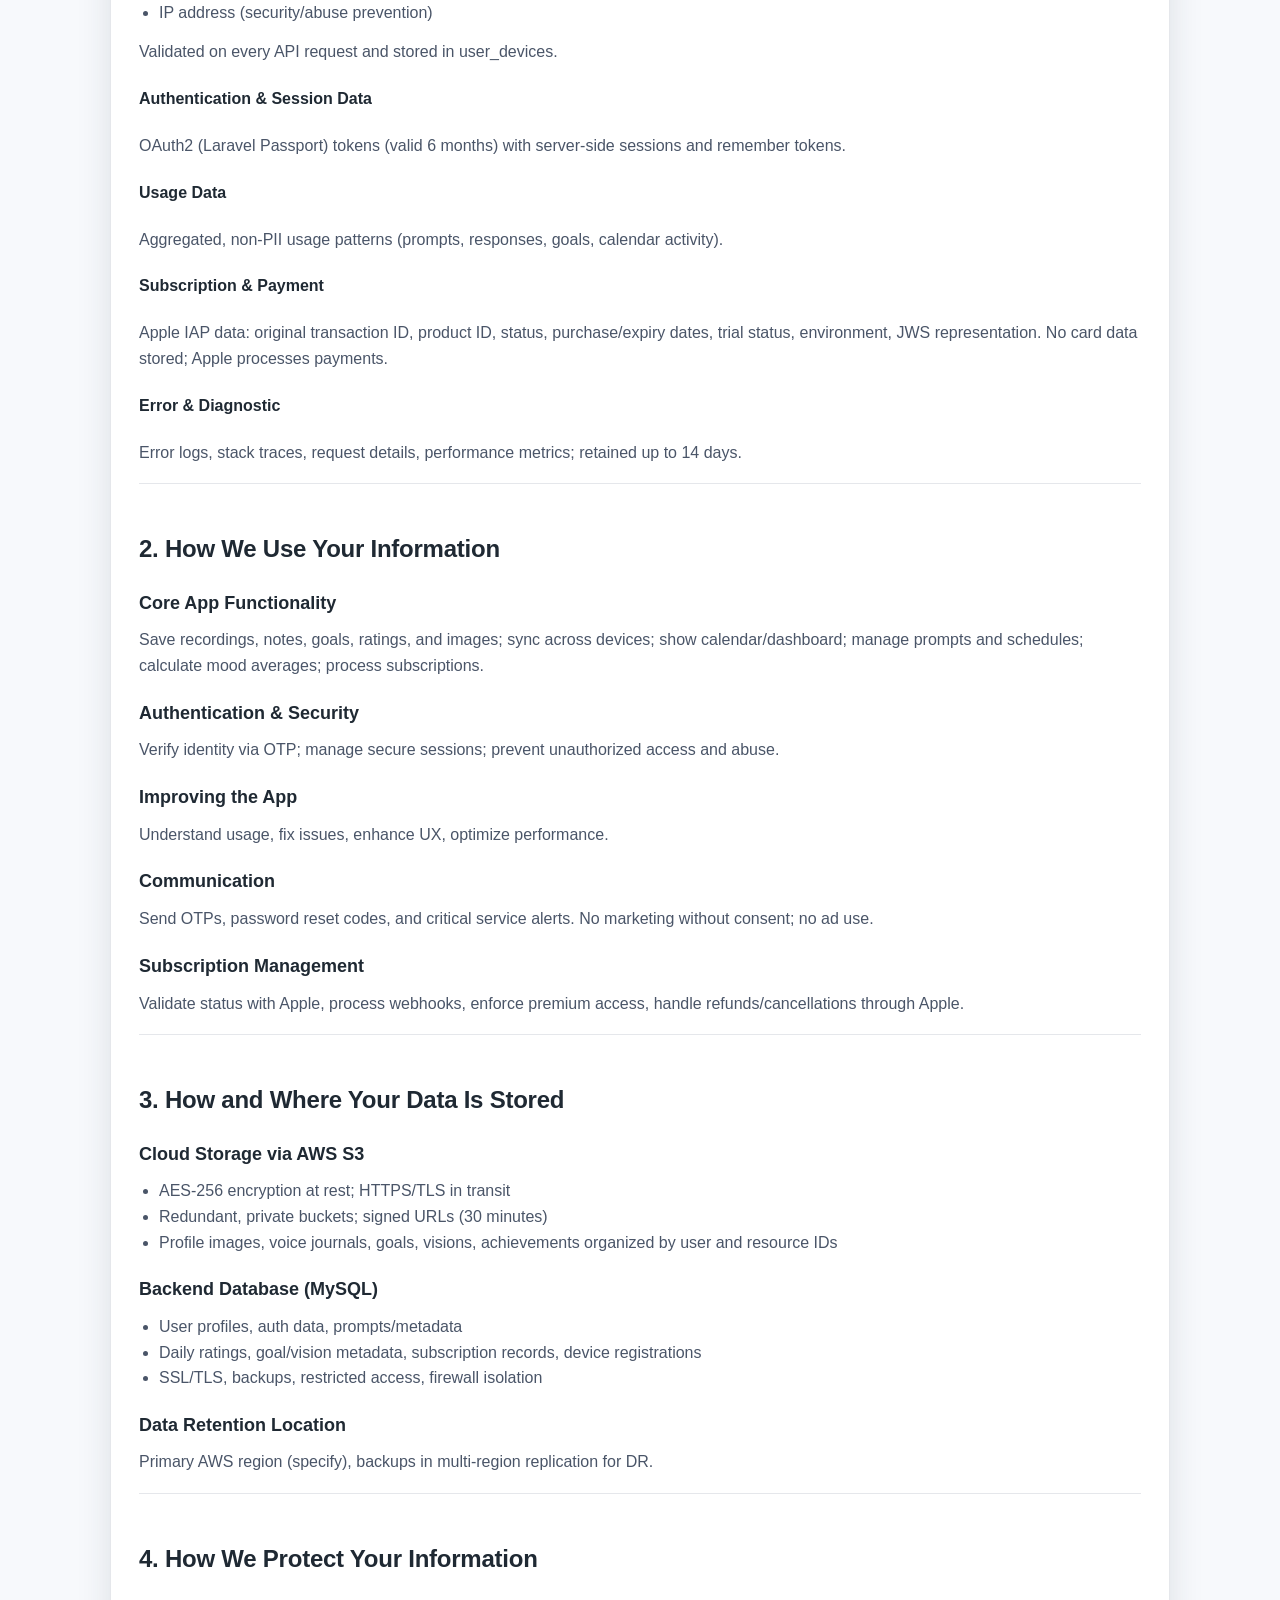
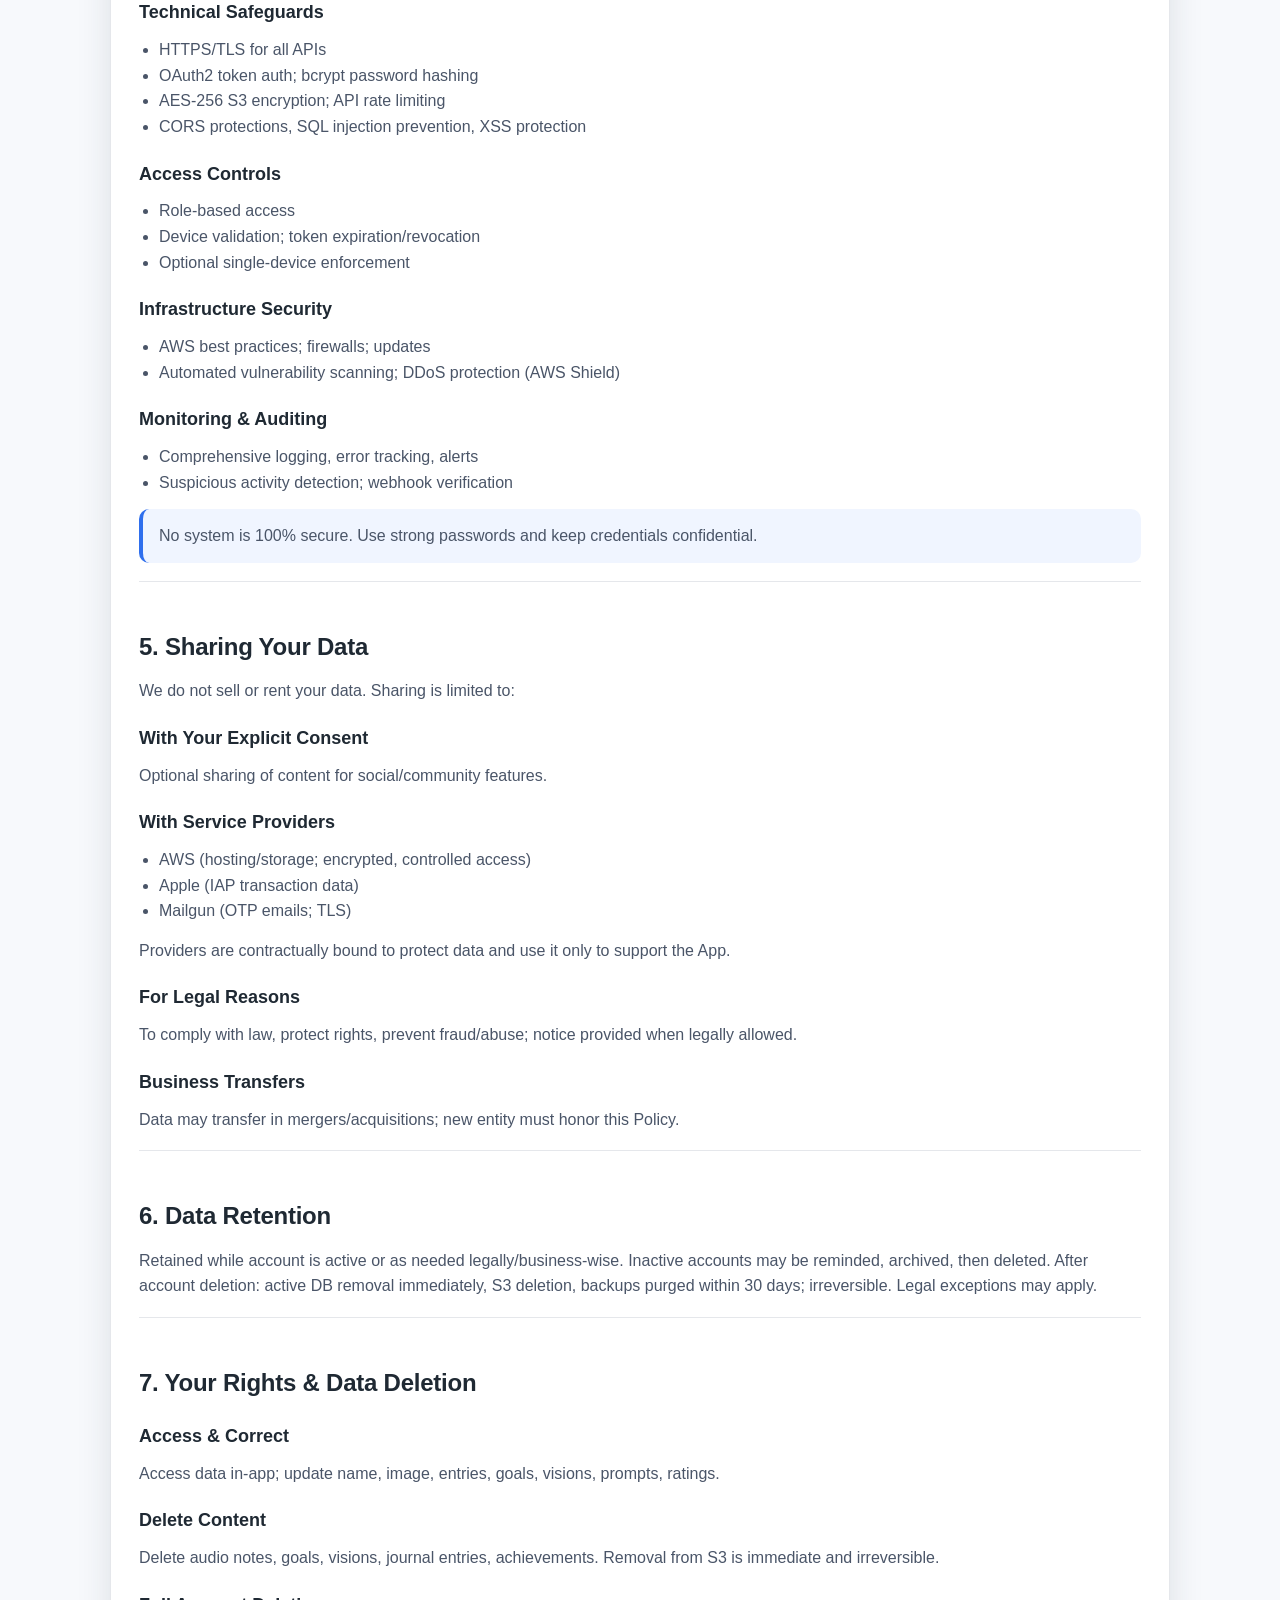
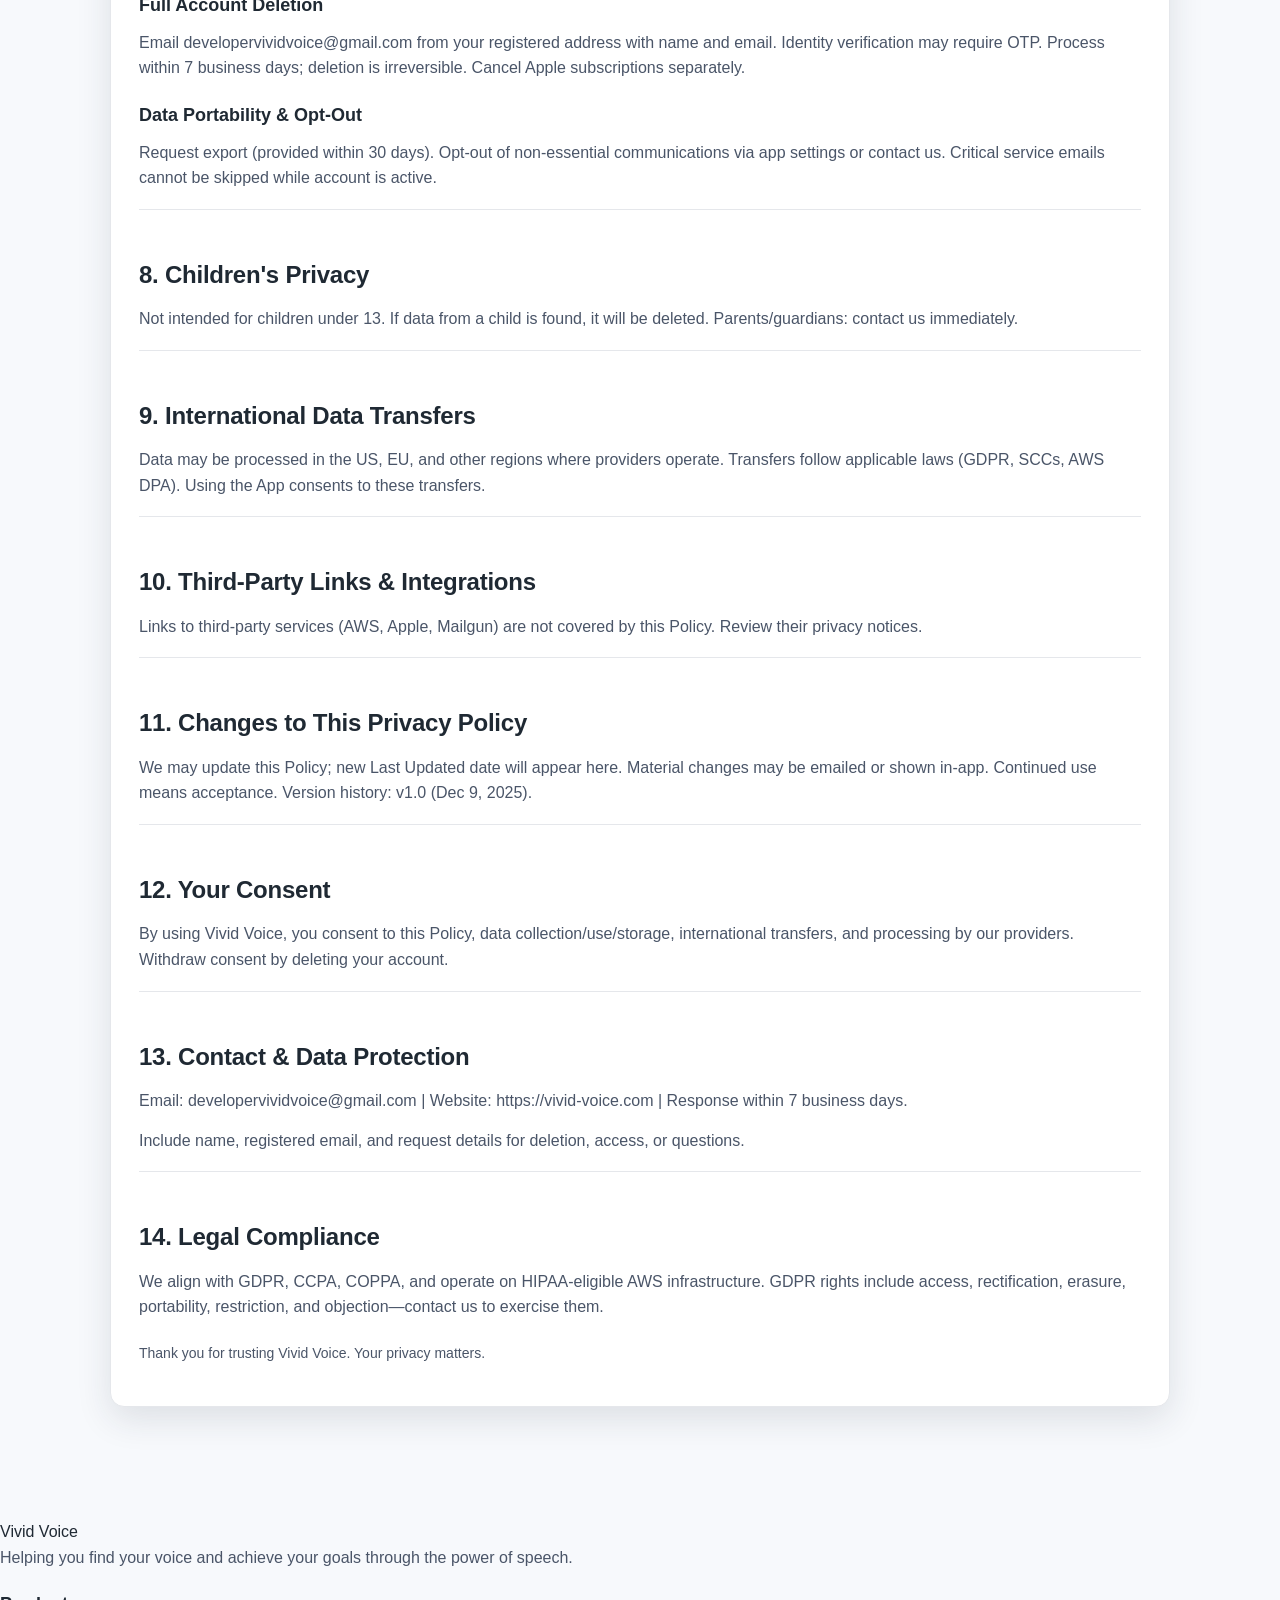
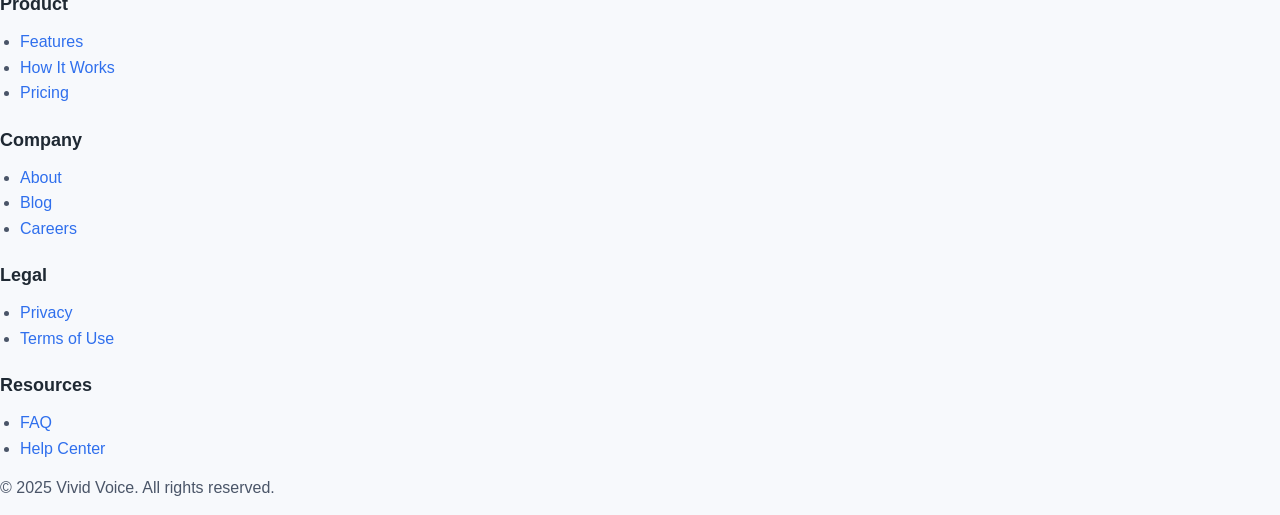
==== commit 4780e2f4: "Manual changes saved" ====
--- a/privacy.html
+++ b/privacy.html
@@ -5,6 +5,7 @@
   <meta name="viewport" content="width=device-width, initial-scale=1.0">
   <title>Vivid Voice – Privacy Policy</title>
   <link rel="stylesheet" href="terms_style.css">
+  <link rel="stylesheet" href="style.css">
 </head>
 <body>
   <div class="page">
@@ -223,5 +224,128 @@
       <p class="footer-note">Thank you for trusting Vivid Voice. Your privacy matters.</p>
     </article>
   </div>
+  <!-- Footer -->
+    <footer class="bg-gray-50 border-t border-gray-200">
+        <div class="max-w-7xl mx-auto py-12 px-4 sm:px-6 lg:px-8">
+            <div class="xl:grid xl:grid-cols-3 xl:gap-8">
+                <div class="space-y-8 xl:col-span-1">
+                    <div class="flex items-center">
+                        <div class="voice-wave mr-2">
+                            <div></div>
+                            <div></div>
+                            <div></div>
+                        </div>
+                        <span class="text-xl font-bold bg-gradient-to-r from-purple-600 to-pink-500 bg-clip-text text-transparent">Vivid Voice</span>
+                    </div>
+                    <p class="text-gray-500 text-base">
+                        Helping you find your voice and achieve your goals through the power of speech.
+                    </p>
+                    <div class="flex space-x-6">
+                        <a href="#" class="text-gray-400 hover:text-purple-500">
+                            <i class="fab fa-twitter"></i>
+                        </a>
+                        <a href="#" class="text-gray-400 hover:text-purple-500">
+                            <i class="fab fa-instagram"></i>
+                        </a>
+                        <a href="#" class="text-gray-400 hover:text-purple-500">
+                            <i class="fab fa-facebook"></i>
+                        </a>
+                        <a href="#" class="text-gray-400 hover:text-purple-500">
+                            <i class="fab fa-linkedin"></i>
+                        </a>
+                    </div>
+                </div>
+                <div class="mt-12 grid grid-cols-2 gap-8 xl:mt-0 xl:col-span-2">
+                    <div class="md:grid md:grid-cols-2 md:gap-8">
+                        <div>
+                            <h3 class="text-sm font-semibold text-gray-900 tracking-wider uppercase">
+                                Product
+                            </h3>
+                            <ul class="mt-4 space-y-4">
+                                <li>
+                                    <a href="#features" class="text-base text-gray-600 hover:text-purple-500">
+                                        Features
+                                    </a>
+                                </li>
+                                <li>
+                                    <a href="#how-it-works" class="text-base text-gray-600 hover:text-purple-500">
+                                        How It Works
+                                    </a>
+                                </li>
+                                <li>
+                                    <a href="#" class="text-base text-gray-600 hover:text-purple-500">
+                                        Pricing
+                                    </a>
+                                </li>
+                            </ul>
+                        </div>
+                        <div class="mt-12 md:mt-0">
+                            <h3 class="text-sm font-semibold text-gray-900 tracking-wider uppercase">
+                                Company
+                            </h3>
+                            <ul class="mt-4 space-y-4">
+                                <li>
+                                    <a href="#" class="text-base text-gray-600 hover:text-purple-500">
+                                        About
+                                    </a>
+                                </li>
+                                <li>
+                                    <a href="#" class="text-base text-gray-600 hover:text-purple-500">
+                                        Blog
+                                    </a>
+                                </li>
+                                <li>
+                                    <a href="#" class="text-base text-gray-600 hover:text-purple-500">
+                                        Careers
+                                    </a>
+                                </li>
+                            </ul>
+                        </div>
+                    </div>
+                    <div class="md:grid md:grid-cols-2 md:gap-8">
+                        <div>
+                            <h3 class="text-sm font-semibold text-gray-900 tracking-wider uppercase">
+                                Legal
+                            </h3>
+                            <ul class="mt-4 space-y-4">
+                                <li>
+                                    <a href="/privacy.html" class="text-base text-gray-600 hover:text-purple-500">
+                                        Privacy
+                                    </a>
+                                </li>
+                                <li>
+                                    <a href="/terms.html" class="text-base text-gray-600 hover:text-purple-500">
+                                        Terms of Use
+                                    </a>
+                                </li>
+</ul>
+                        </div>
+                        <div class="mt-12 md:mt-0">
+                            <h3 class="text-sm font-semibold text-gray-900 tracking-wider uppercase">
+                                Resources
+                            </h3>
+                            <ul class="mt-4 space-y-4">
+                                <li>
+                                    <a href="#faq" class="text-base text-gray-600 hover:text-purple-500">
+                                        FAQ
+                                    </a>
+                                </li>
+                                <li>
+                                    <a href="#" class="text-base text-gray-600 hover:text-purple-500">
+                                        Help Center
+                                    </a>
+                                </li>
+                            </ul>
+                        </div>
+                    </div>
+                </div>
+            </div>
+            <div class="mt-12 border-t border-gray-200 pt-8">
+                <p class="text-base text-gray-400 text-center">
+                    &copy; 2025 Vivid Voice. All rights reserved.
+                </p>
+            </div>
+        </div>
+    </footer>
 </body>
 </html>
--- a/style.css
+++ b/style.css
@@ -0,0 +1,220 @@
+/* Shared styling for Vivid Voice legal pages */
+:root {
+  --bg: #f7f9fc;
+  --card: #ffffff;
+  --text: #1f2933;
+  --muted: #4a5568;
+  --accent: #2f6fed;
+  --border: #e5e7eb;
+  --max-width: 1100px;
+  --radius: 14px;
+  --shadow: 0 12px 35px rgba(31, 45, 61, 0.12);
+}
+
+* {
+  box-sizing: border-box;
+}
+
+body {
+  margin: 0;
+  padding: 0;
+  font-family: "Helvetica Neue", Arial, sans-serif;
+  background: var(--bg);
+  color: var(--text);
+  line-height: 1.6;
+  -webkit-font-smoothing: antialiased;
+}
+
+a {
+  color: var(--accent);
+  text-decoration: none;
+}
+
+a:hover {
+  text-decoration: underline;
+}
+
+.page {
+  max-width: var(--max-width);
+  margin: 32px auto 64px;
+  padding: 0 20px 48px;
+}
+
+.header {
+  background: linear-gradient(135deg, #2f6fed, #4b88f2);
+  color: #fff;
+  padding: 36px 28px;
+  border-radius: var(--radius);
+  box-shadow: var(--shadow);
+}
+
+.header h1 {
+  margin: 0 0 10px;
+  font-size: 32px;
+  letter-spacing: -0.02em;
+}
+
+.meta {
+  display: flex;
+  flex-wrap: wrap;
+  gap: 12px 20px;
+  font-size: 14px;
+  opacity: 0.95;
+}
+
+.meta span {
+  display: inline-flex;
+  align-items: center;
+  gap: 6px;
+  padding: 6px 10px;
+  background: rgba(255, 255, 255, 0.12);
+  border-radius: 8px;
+  border: 1px solid rgba(255, 255, 255, 0.18);
+}
+
+.card {
+  background: var(--card);
+  border-radius: var(--radius);
+  box-shadow: var(--shadow);
+  padding: 28px;
+  margin-top: 24px;
+  border: 1px solid var(--border);
+}
+
+h2 {
+  margin-top: 28px;
+  margin-bottom: 12px;
+  font-size: 24px;
+  letter-spacing: -0.01em;
+}
+
+h3 {
+  margin-top: 20px;
+  margin-bottom: 10px;
+  font-size: 18px;
+}
+
+p {
+  margin: 0 0 14px;
+  color: var(--muted);
+}
+
+ul {
+  padding-left: 20px;
+  margin: 0 0 14px;
+  color: var(--muted);
+}
+
+ol {
+  padding-left: 20px;
+  margin: 0 0 14px;
+  color: var(--muted);
+}
+
+.section {
+  border-top: 1px solid var(--border);
+  padding-top: 18px;
+  margin-top: 18px;
+}
+
+.badge-list {
+  display: flex;
+  flex-wrap: wrap;
+  gap: 8px;
+  padding: 0;
+  list-style: none;
+  margin: 0 0 14px;
+}
+
+.badge-list li {
+  background: #eef2ff;
+  color: #1f3a8a;
+  border-radius: 8px;
+  padding: 6px 10px;
+  font-size: 14px;
+  border: 1px solid #d9e0ff;
+}
+
+.callout {
+  border-left: 4px solid var(--accent);
+  background: #f0f5ff;
+  padding: 14px 16px;
+  border-radius: 10px;
+  color: var(--muted);
+  margin: 12px 0 16px;
+}
+
+.table {
+  width: 100%;
+  border-collapse: collapse;
+  margin: 12px 0 16px;
+}
+
+.table th,
+.table td {
+  border: 1px solid var(--border);
+  padding: 10px 12px;
+  text-align: left;
+}
+
+.table th {
+  background: #f3f4f6;
+  color: #111827;
+}
+
+.nav {
+  display: flex;
+  flex-wrap: wrap;
+  gap: 10px;
+  margin-top: 18px;
+}
+
+.nav a {
+  background: #eef2ff;
+  color: #1f3a8a;
+  padding: 8px 12px;
+  border-radius: 8px;
+  border: 1px solid #d9e0ff;
+  font-size: 14px;
+  font-weight: 600;
+}
+
+.nav a:hover {
+  background: #dfe6ff;
+  text-decoration: none;
+}
+
+.footer-note {
+  margin-top: 22px;
+  font-size: 14px;
+  color: var(--muted);
+}
+
+@media (max-width: 768px) {
+  .page {
+    margin: 16px auto 40px;
+    padding: 0 14px 32px;
+  }
+  .header {
+    padding: 26px 20px;
+  }
+  .header h1 {
+    font-size: 26px;
+  }
+  h2 {
+    font-size: 21px;
+  }
+  h3 {
+    font-size: 17px;
+  }
+  .card {
+    padding: 20px;
+  }
+  .nav {
+    gap: 8px;
+  }
+  .nav a {
+    font-size: 13px;
+    padding: 7px 10px;
+  }
+}
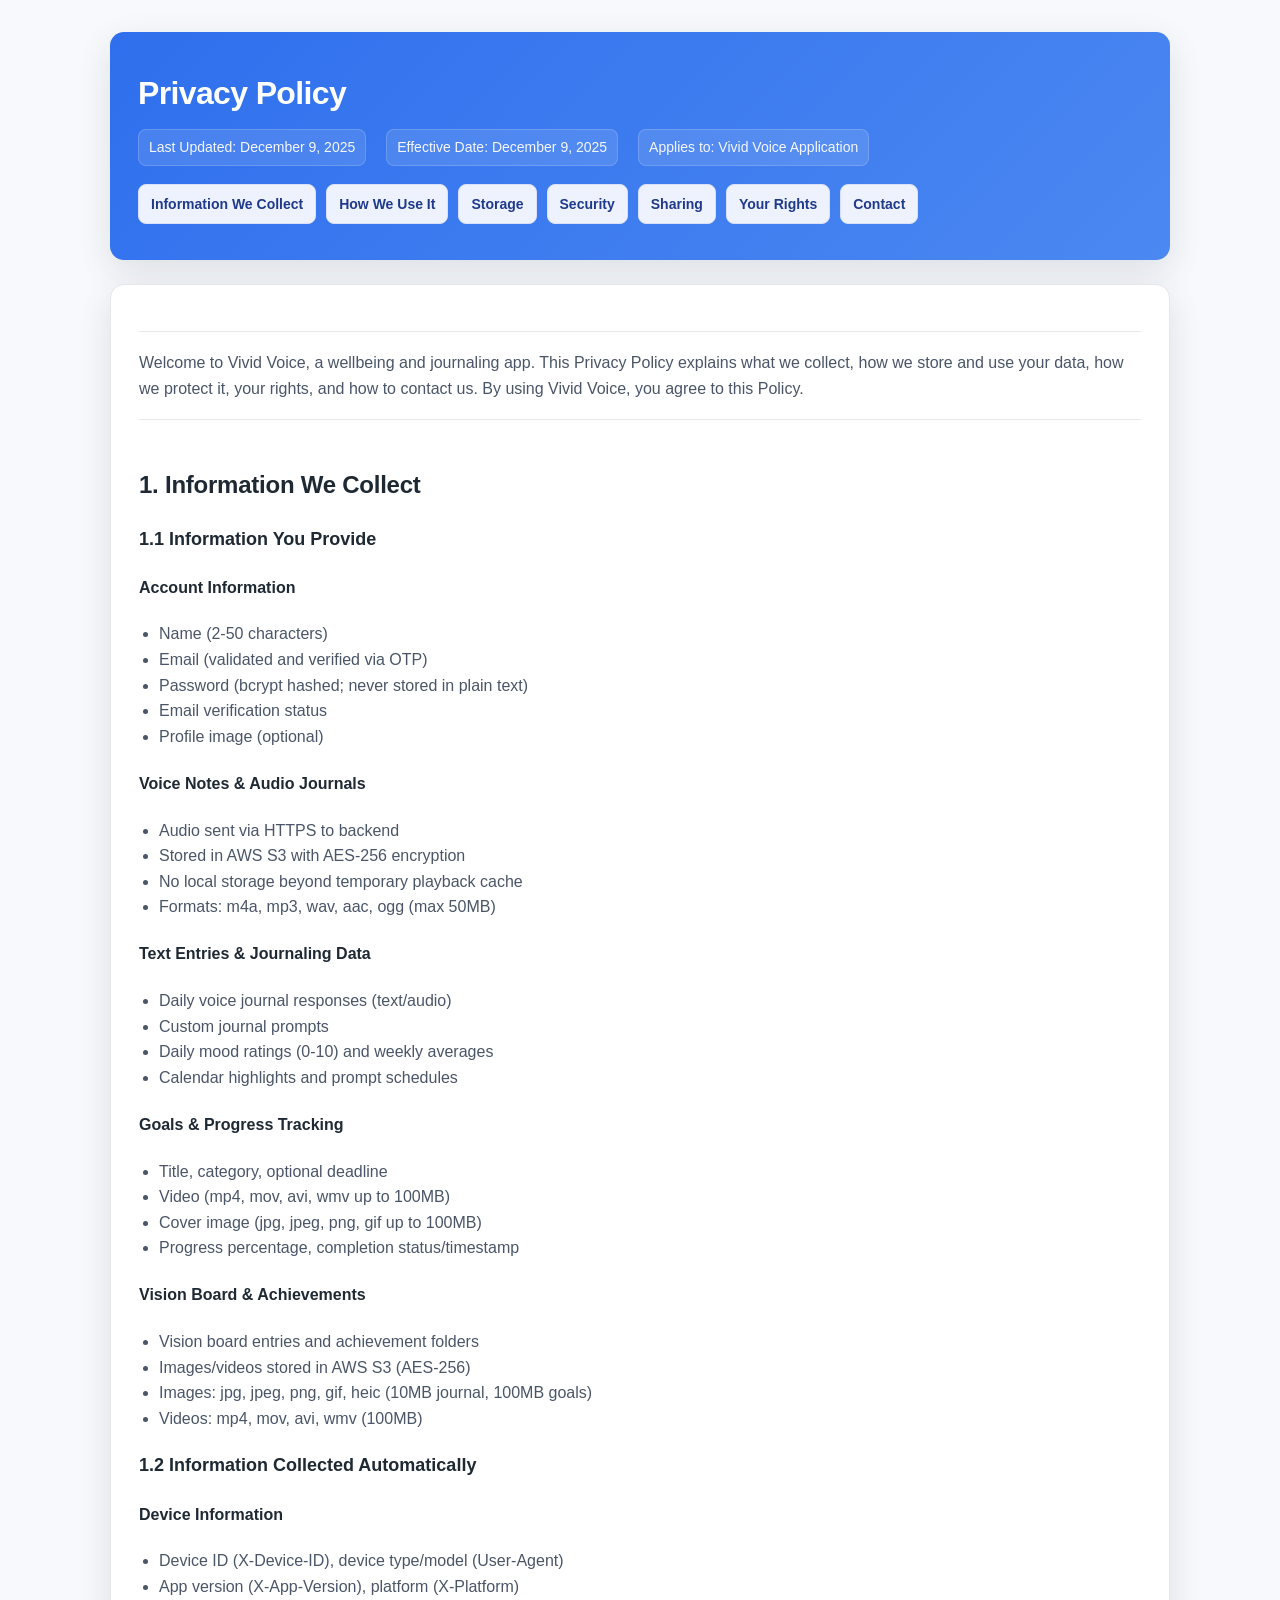
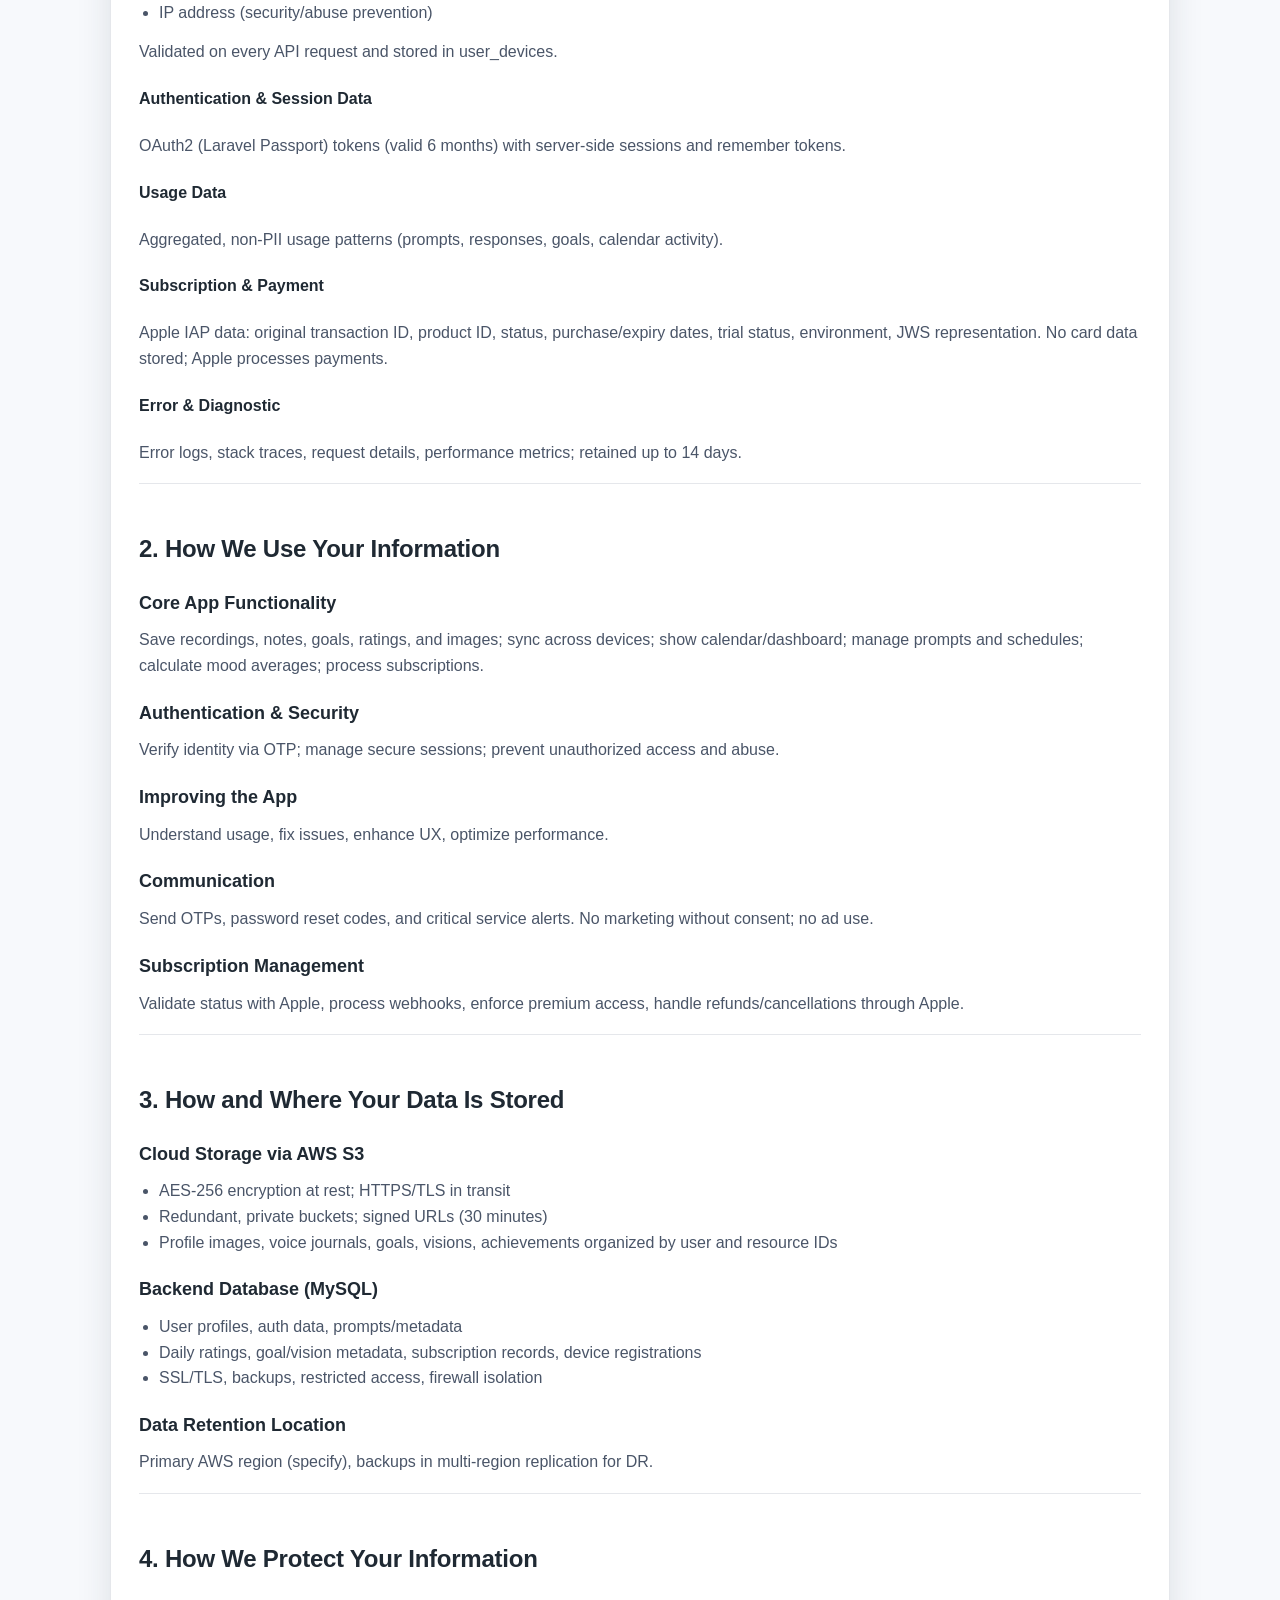
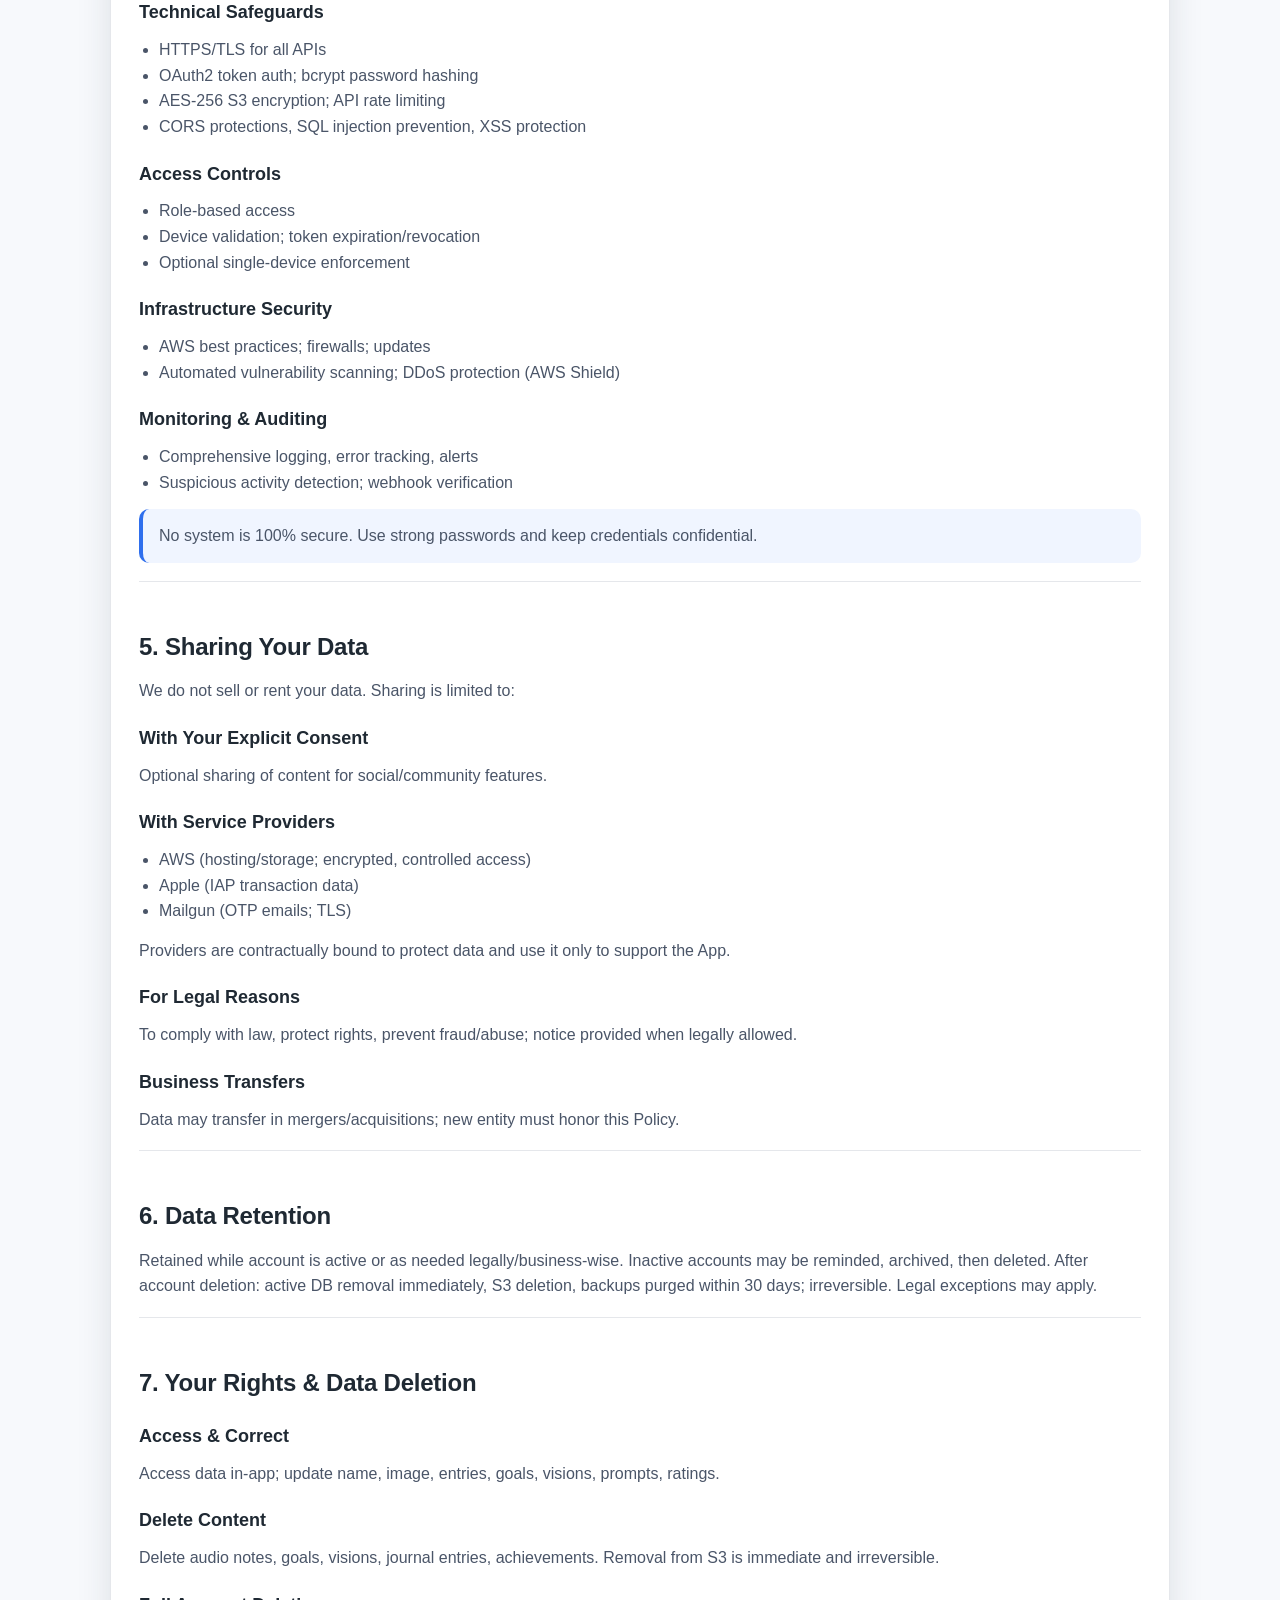
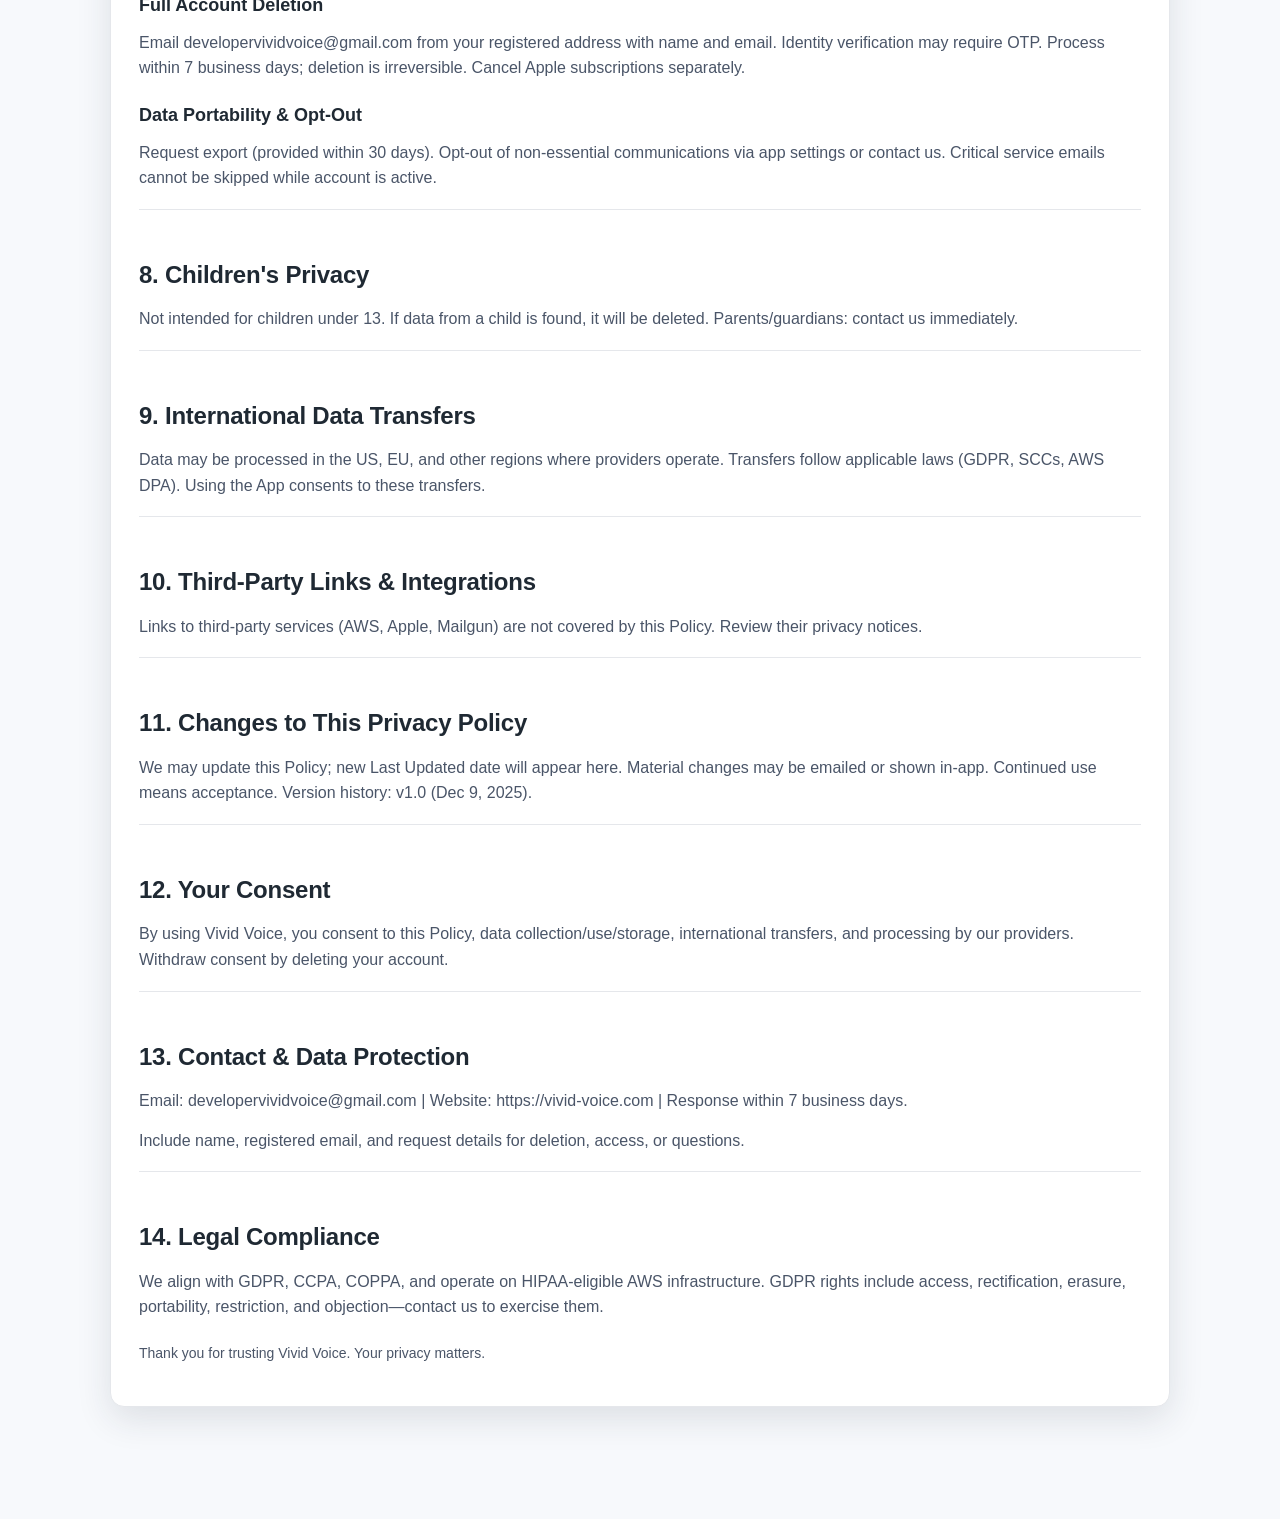
==== commit 10504006: "Manual changes saved" ====
--- a/privacy.html
+++ b/privacy.html
@@ -5,7 +5,6 @@
   <meta name="viewport" content="width=device-width, initial-scale=1.0">
   <title>Vivid Voice – Privacy Policy</title>
   <link rel="stylesheet" href="terms_style.css">
-  <link rel="stylesheet" href="style.css">
 </head>
 <body>
   <div class="page">
@@ -224,128 +223,5 @@
       <p class="footer-note">Thank you for trusting Vivid Voice. Your privacy matters.</p>
     </article>
   </div>
-  <!-- Footer -->
-    <footer class="bg-gray-50 border-t border-gray-200">
-        <div class="max-w-7xl mx-auto py-12 px-4 sm:px-6 lg:px-8">
-            <div class="xl:grid xl:grid-cols-3 xl:gap-8">
-                <div class="space-y-8 xl:col-span-1">
-                    <div class="flex items-center">
-                        <div class="voice-wave mr-2">
-                            <div></div>
-                            <div></div>
-                            <div></div>
-                        </div>
-                        <span class="text-xl font-bold bg-gradient-to-r from-purple-600 to-pink-500 bg-clip-text text-transparent">Vivid Voice</span>
-                    </div>
-                    <p class="text-gray-500 text-base">
-                        Helping you find your voice and achieve your goals through the power of speech.
-                    </p>
-                    <div class="flex space-x-6">
-                        <a href="#" class="text-gray-400 hover:text-purple-500">
-                            <i class="fab fa-twitter"></i>
-                        </a>
-                        <a href="#" class="text-gray-400 hover:text-purple-500">
-                            <i class="fab fa-instagram"></i>
-                        </a>
-                        <a href="#" class="text-gray-400 hover:text-purple-500">
-                            <i class="fab fa-facebook"></i>
-                        </a>
-                        <a href="#" class="text-gray-400 hover:text-purple-500">
-                            <i class="fab fa-linkedin"></i>
-                        </a>
-                    </div>
-                </div>
-                <div class="mt-12 grid grid-cols-2 gap-8 xl:mt-0 xl:col-span-2">
-                    <div class="md:grid md:grid-cols-2 md:gap-8">
-                        <div>
-                            <h3 class="text-sm font-semibold text-gray-900 tracking-wider uppercase">
-                                Product
-                            </h3>
-                            <ul class="mt-4 space-y-4">
-                                <li>
-                                    <a href="#features" class="text-base text-gray-600 hover:text-purple-500">
-                                        Features
-                                    </a>
-                                </li>
-                                <li>
-                                    <a href="#how-it-works" class="text-base text-gray-600 hover:text-purple-500">
-                                        How It Works
-                                    </a>
-                                </li>
-                                <li>
-                                    <a href="#" class="text-base text-gray-600 hover:text-purple-500">
-                                        Pricing
-                                    </a>
-                                </li>
-                            </ul>
-                        </div>
-                        <div class="mt-12 md:mt-0">
-                            <h3 class="text-sm font-semibold text-gray-900 tracking-wider uppercase">
-                                Company
-                            </h3>
-                            <ul class="mt-4 space-y-4">
-                                <li>
-                                    <a href="#" class="text-base text-gray-600 hover:text-purple-500">
-                                        About
-                                    </a>
-                                </li>
-                                <li>
-                                    <a href="#" class="text-base text-gray-600 hover:text-purple-500">
-                                        Blog
-                                    </a>
-                                </li>
-                                <li>
-                                    <a href="#" class="text-base text-gray-600 hover:text-purple-500">
-                                        Careers
-                                    </a>
-                                </li>
-                            </ul>
-                        </div>
-                    </div>
-                    <div class="md:grid md:grid-cols-2 md:gap-8">
-                        <div>
-                            <h3 class="text-sm font-semibold text-gray-900 tracking-wider uppercase">
-                                Legal
-                            </h3>
-                            <ul class="mt-4 space-y-4">
-                                <li>
-                                    <a href="/privacy.html" class="text-base text-gray-600 hover:text-purple-500">
-                                        Privacy
-                                    </a>
-                                </li>
-                                <li>
-                                    <a href="/terms.html" class="text-base text-gray-600 hover:text-purple-500">
-                                        Terms of Use
-                                    </a>
-                                </li>
-</ul>
-                        </div>
-                        <div class="mt-12 md:mt-0">
-                            <h3 class="text-sm font-semibold text-gray-900 tracking-wider uppercase">
-                                Resources
-                            </h3>
-                            <ul class="mt-4 space-y-4">
-                                <li>
-                                    <a href="#faq" class="text-base text-gray-600 hover:text-purple-500">
-                                        FAQ
-                                    </a>
-                                </li>
-                                <li>
-                                    <a href="#" class="text-base text-gray-600 hover:text-purple-500">
-                                        Help Center
-                                    </a>
-                                </li>
-                            </ul>
-                        </div>
-                    </div>
-                </div>
-            </div>
-            <div class="mt-12 border-t border-gray-200 pt-8">
-                <p class="text-base text-gray-400 text-center">
-                    &copy; 2025 Vivid Voice. All rights reserved.
-                </p>
-            </div>
-        </div>
-    </footer>
 </body>
 </html>
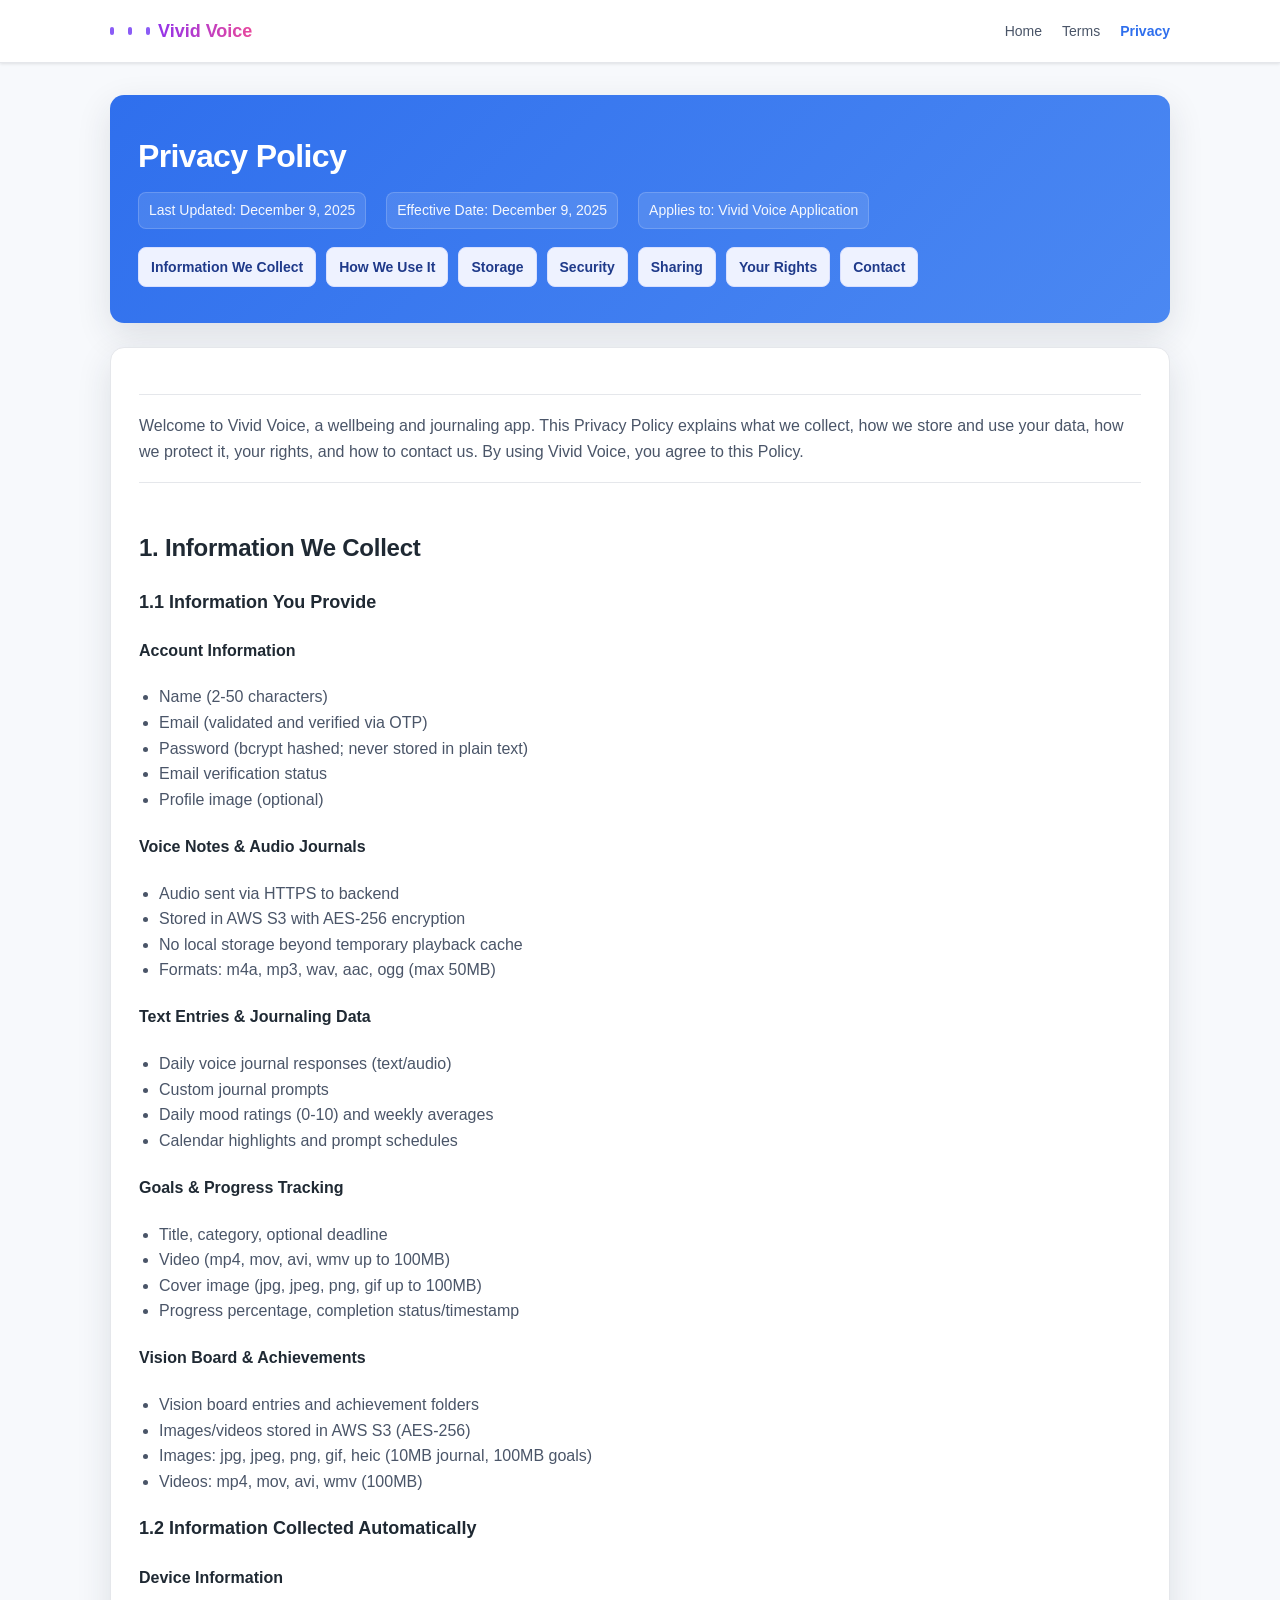
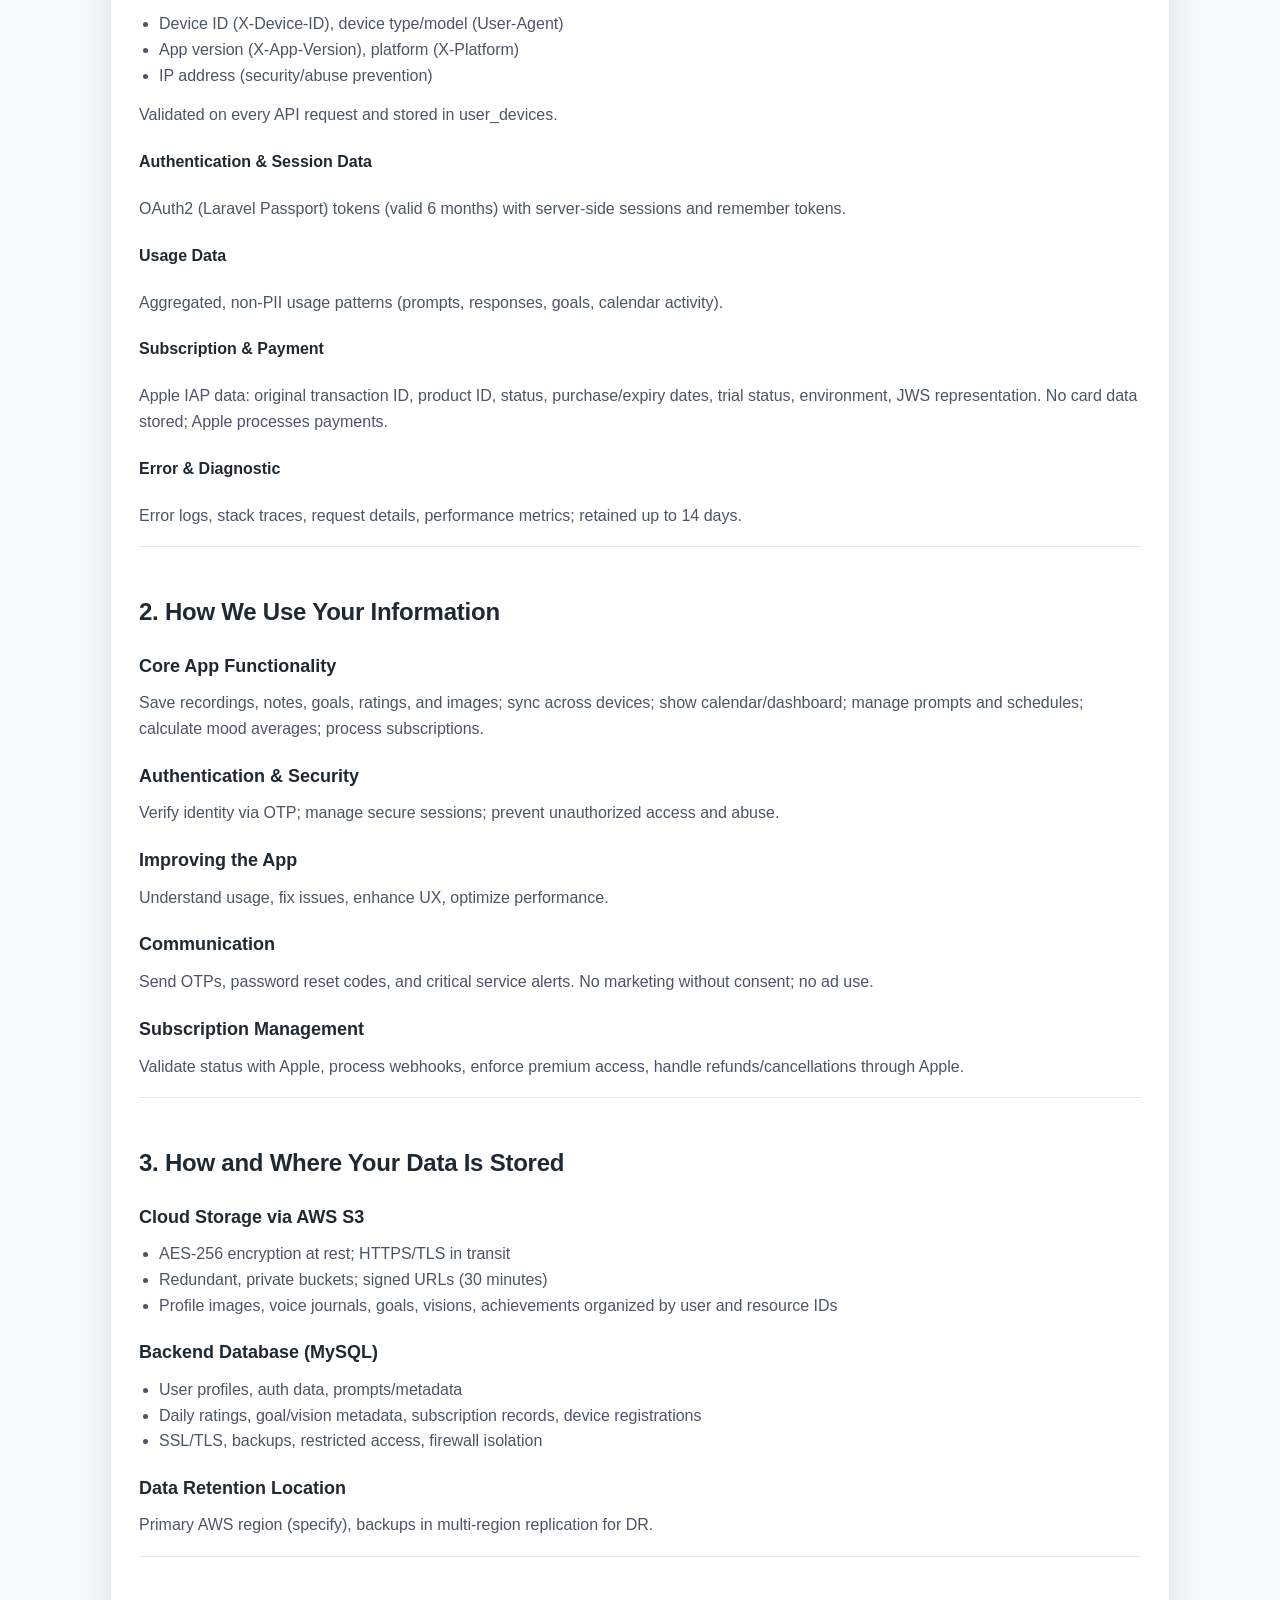
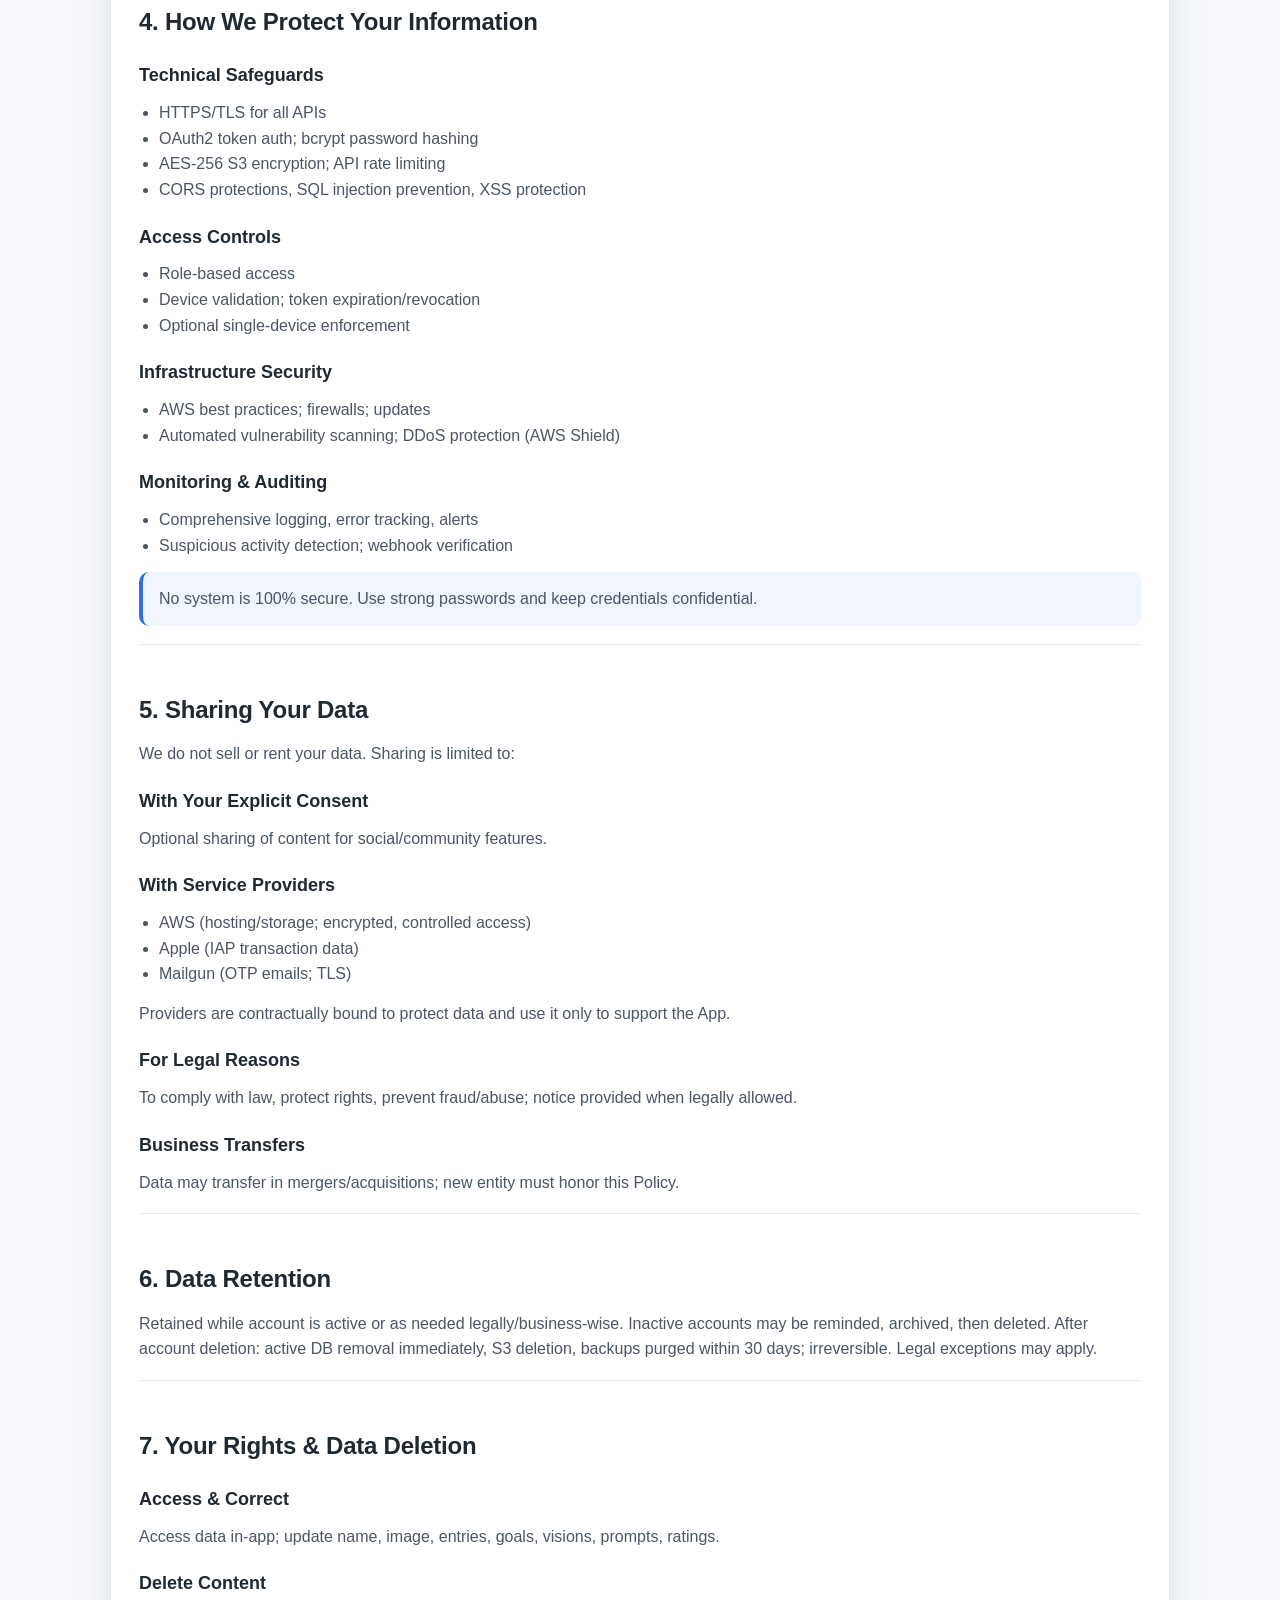
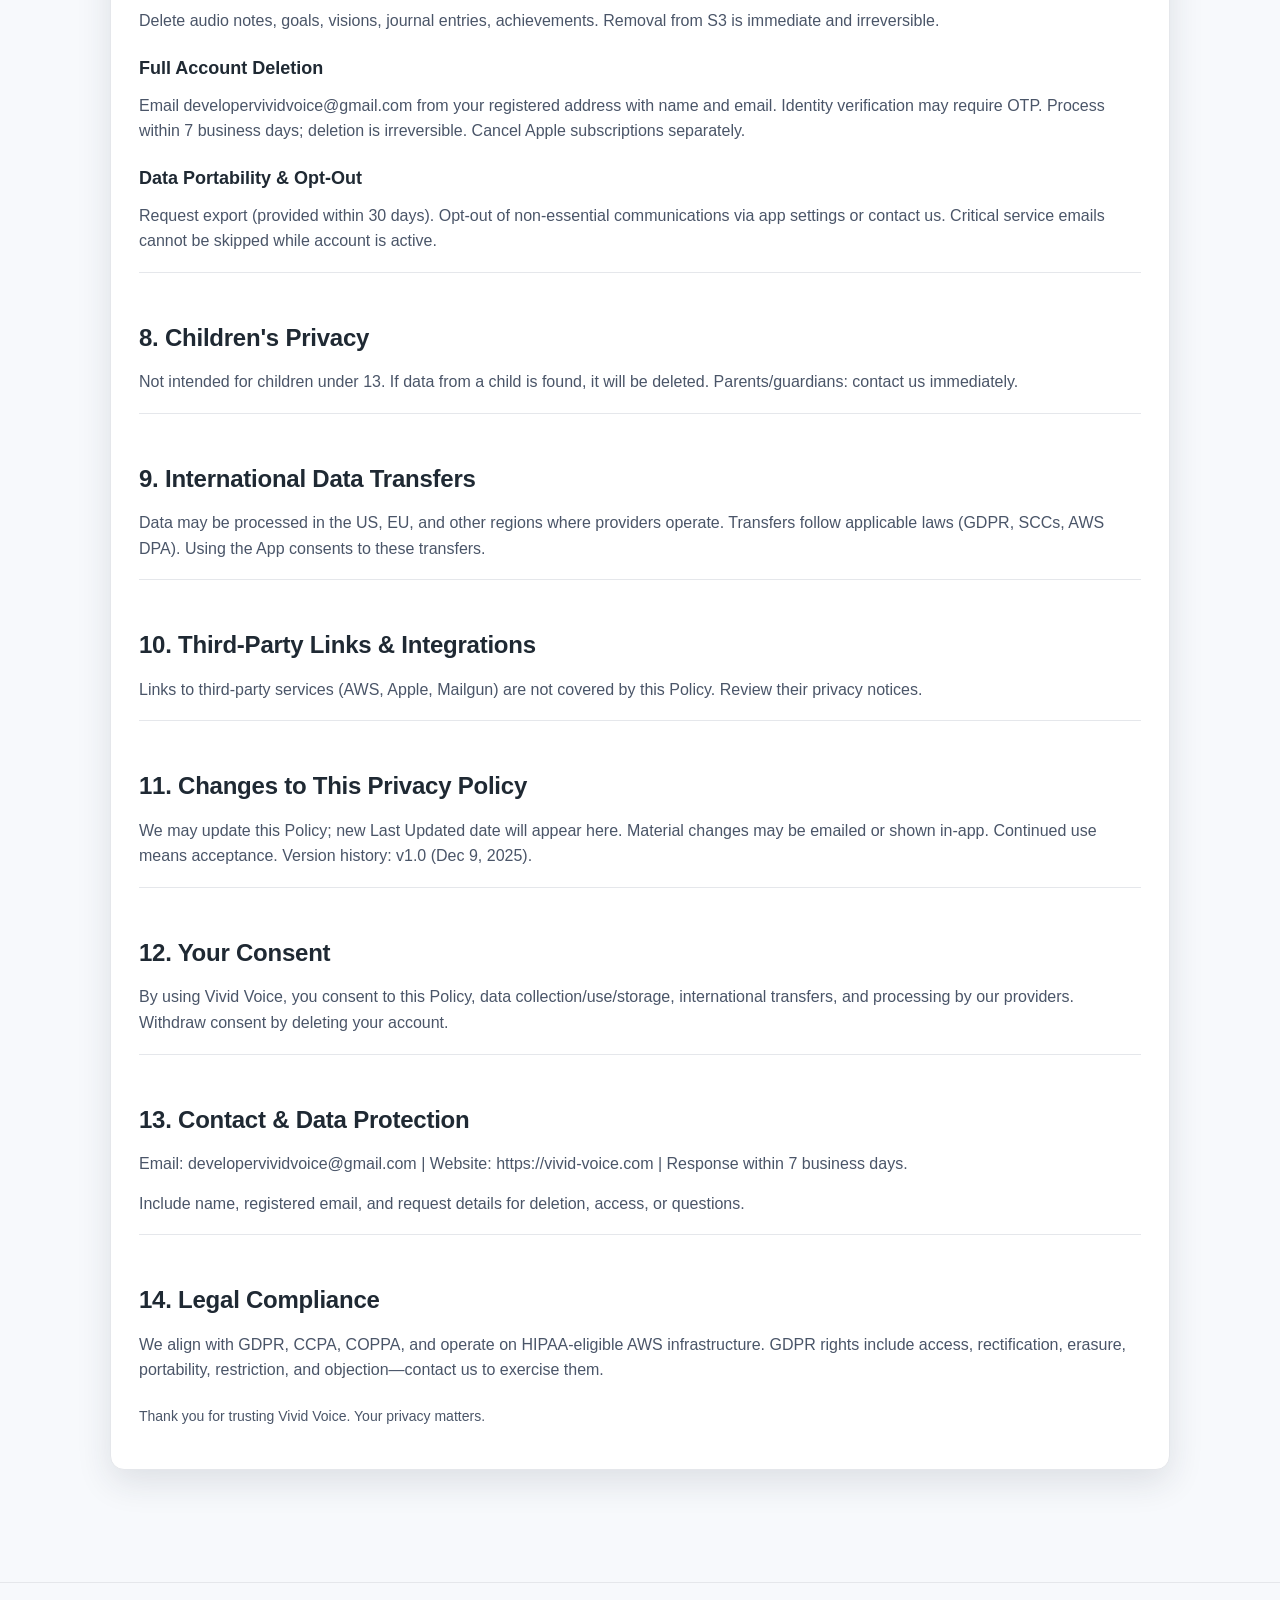
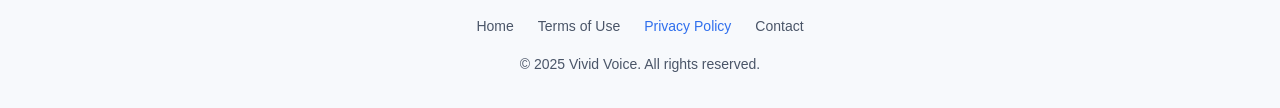
==== commit 9175150c: "Manual changes saved" ====
--- a/privacy.html
+++ b/privacy.html
@@ -5,8 +5,58 @@
   <meta name="viewport" content="width=device-width, initial-scale=1.0">
   <title>Vivid Voice – Privacy Policy</title>
   <link rel="stylesheet" href="terms_style.css">
+  <style>
+    .voice-wave {
+      display: flex;
+      align-items: center;
+      justify-content: space-between;
+      width: 40px;
+      height: 30px;
+    }
+    .voice-wave div {
+      height: 8px;
+      width: 4px;
+      background: #8b5cf6;
+      border-radius: 4px;
+      animation: voice-wave-animation 1.2s infinite ease-in-out;
+    }
+    .voice-wave div:nth-child(1) {
+      animation-delay: -0.4s;
+    }
+    .voice-wave div:nth-child(2) {
+      animation-delay: -0.2s;
+    }
+    .voice-wave div:nth-child(3) {
+      animation-delay: 0s;
+    }
+    @keyframes voice-wave-animation {
+      0%, 100% {
+        height: 8px;
+      }
+      50% {
+        height: 24px;
+      }
+    }
+  </style>
 </head>
 <body>
+  <nav style="background: #fff; border-bottom: 1px solid #e5e7eb; position: sticky; top: 0; z-index: 100; box-shadow: 0 1px 3px rgba(0,0,0,0.1);">
+    <div style="max-width: 1100px; margin: 0 auto; padding: 16px 20px; display: flex; justify-content: space-between; align-items: center; flex-wrap: wrap; gap: 12px;">
+      <a href="index.html" style="font-weight: 600; font-size: 18px; color: linear-gradient(to right, #9333ea, #e8489d); text-decoration: none; display: flex; align-items: center; gap: 8px;">
+        <div class="voice-wave">
+          <div></div>
+          <div></div>
+          <div></div>
+        </div>
+        <span style="background: linear-gradient(to right, #9333ea, #e8489d); -webkit-background-clip: text; background-clip: text; -webkit-text-fill-color: transparent;">Vivid Voice</span>
+      </a>
+      <div style="display: flex; gap: 20px; align-items: center; flex-wrap: wrap;">
+        <a href="/index.html" style="color: #4a5568; text-decoration: none; font-size: 14px; font-weight: 500;">Home</a>
+        <a href="/terms.html" style="color: #4a5568; text-decoration: none; font-size: 14px; font-weight: 500;">Terms</a>
+        <a href="/privacy.html" style="color: #2f6fed; text-decoration: none; font-size: 14px; font-weight: 600;">Privacy</a>
+      </div>
+    </div>
+  </nav>
   <div class="page">
     <header class="header">
       <h1>Privacy Policy</h1>
@@ -223,5 +273,16 @@
       <p class="footer-note">Thank you for trusting Vivid Voice. Your privacy matters.</p>
     </article>
   </div>
+  <footer style="background: #f7f9fc; border-top: 1px solid #e5e7eb; margin-top: 48px; padding: 32px 20px;">
+    <div style="max-width: 1100px; margin: 0 auto; text-align: center;">
+      <div style="display: flex; justify-content: center; gap: 24px; margin-bottom: 16px; flex-wrap: wrap;">
+        <a href="/index.html" style="color: #4a5568; text-decoration: none; font-size: 14px; font-weight: 500; transition: color 0.2s;">Home</a>
+        <a href="/terms.html" style="color: #4a5568; text-decoration: none; font-size: 14px; font-weight: 500; transition: color 0.2s;">Terms of Use</a>
+        <a href="/privacy.html" style="color: #2f6fed; text-decoration: none; font-size: 14px; font-weight: 500; transition: color 0.2s;">Privacy Policy</a>
+        <a href="mailto:developervividvoice@gmail.com" style="color: #4a5568; text-decoration: none; font-size: 14px; font-weight: 500; transition: color 0.2s;">Contact</a>
+      </div>
+      <p style="color: #4a5568; font-size: 14px; margin: 0;">&copy; 2025 Vivid Voice. All rights reserved.</p>
+    </div>
+  </footer>
 </body>
 </html>
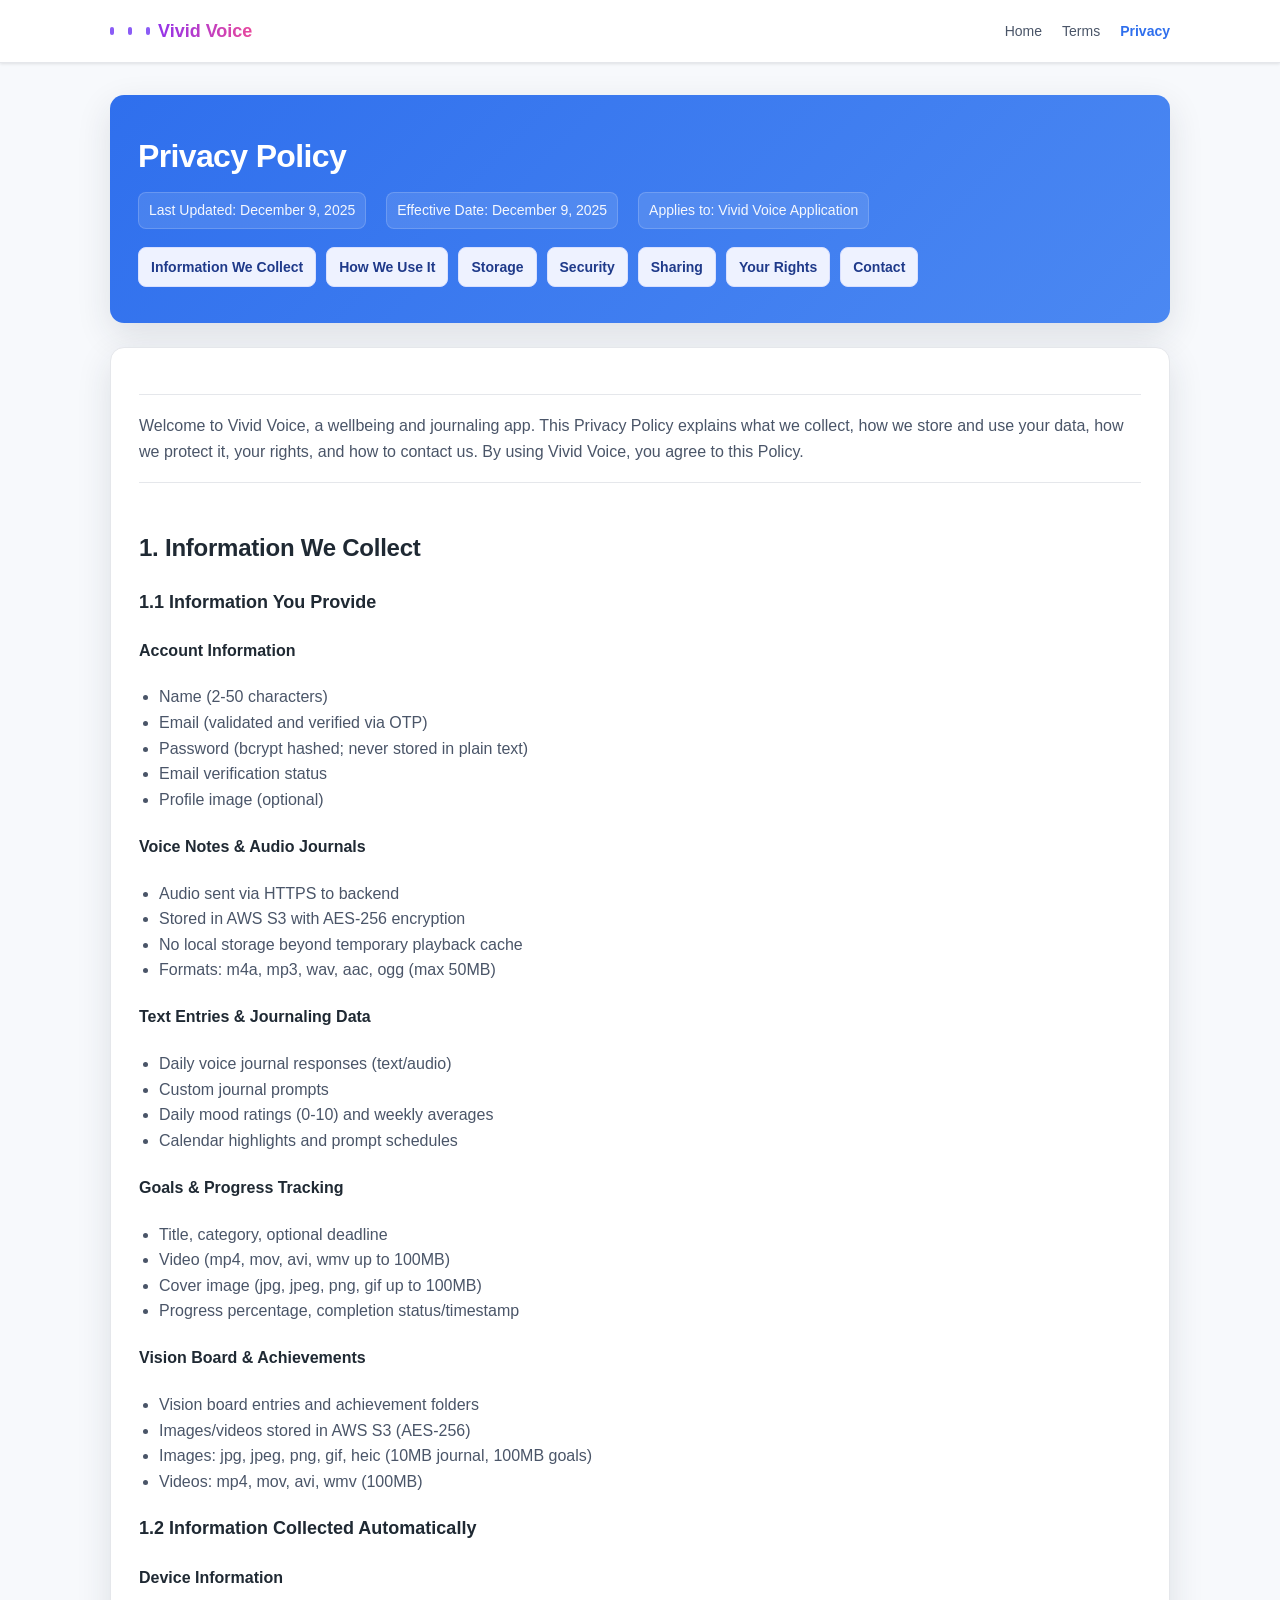
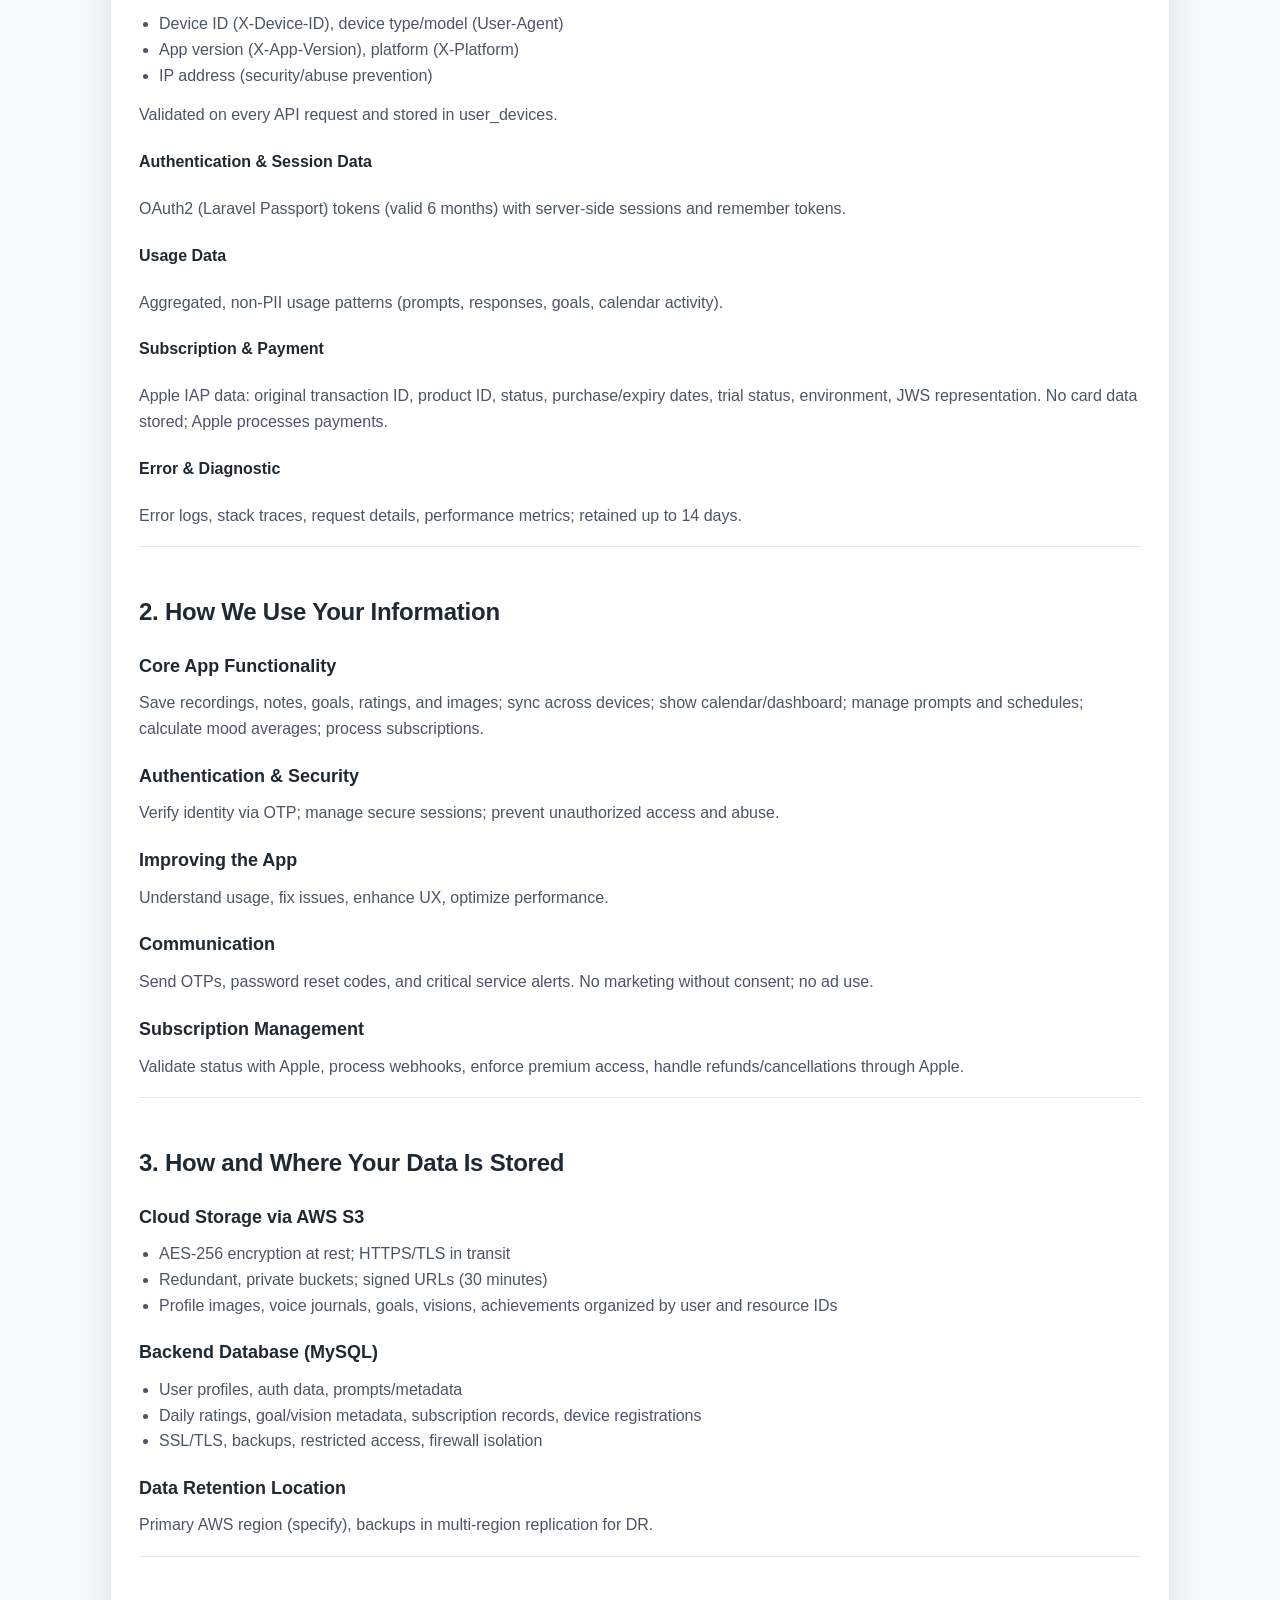
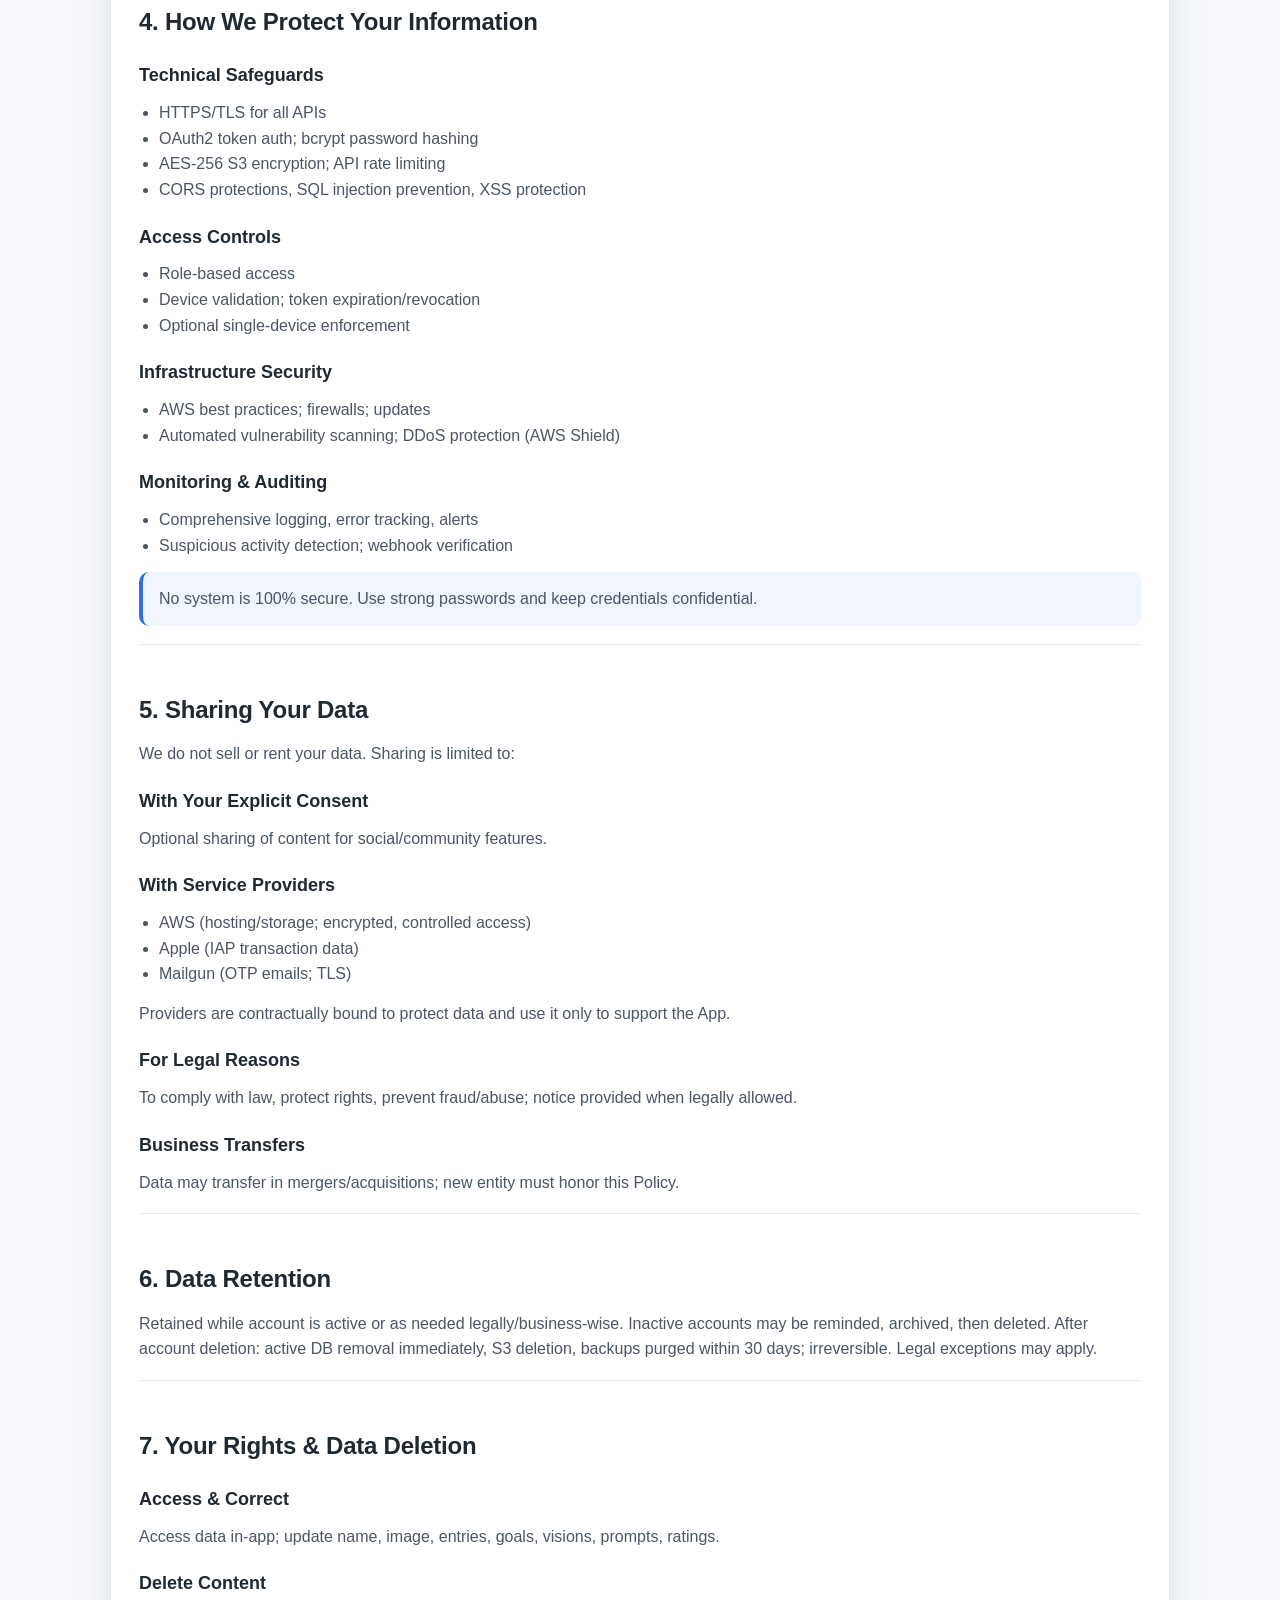
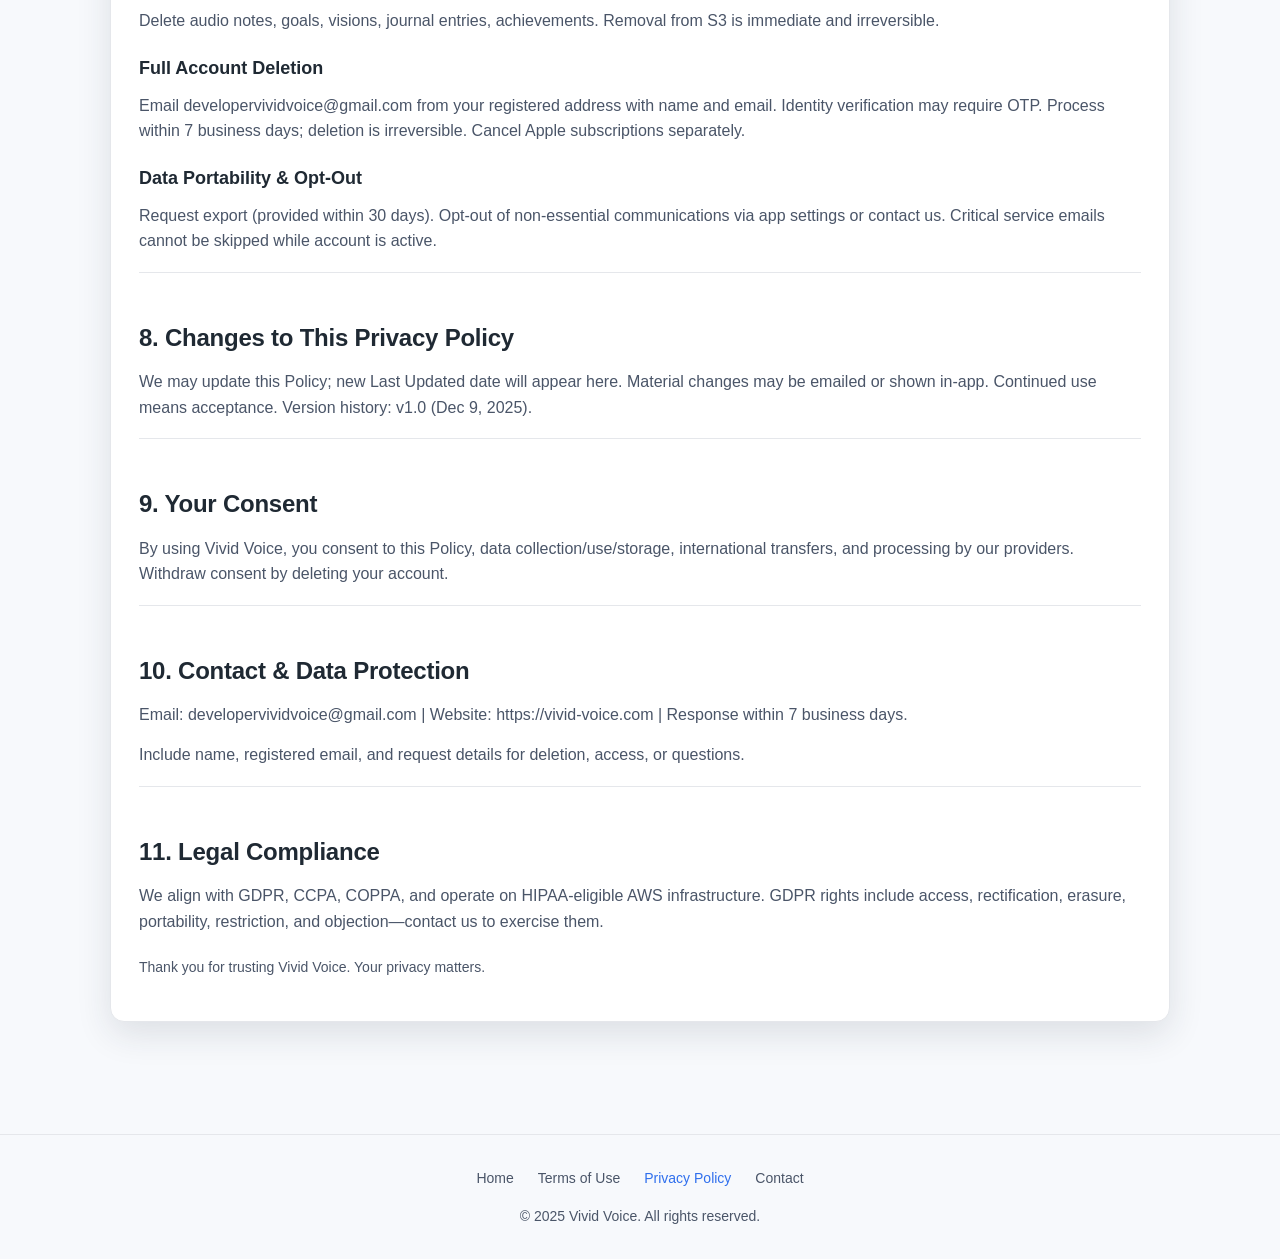
==== commit 954760ad: "Manual changes saved" ====
--- a/privacy.html
+++ b/privacy.html
@@ -234,39 +234,24 @@
         <p>Request export (provided within 30 days). Opt-out of non-essential communications via app settings or contact us. Critical service emails cannot be skipped while account is active.</p>
       </section>
 
-      <section id="children" class="section">
-        <h2>8. Children's Privacy</h2>
-        <p>Not intended for children under 13. If data from a child is found, it will be deleted. Parents/guardians: contact us immediately.</p>
-      </section>
-
-      <section id="transfers" class="section">
-        <h2>9. International Data Transfers</h2>
-        <p>Data may be processed in the US, EU, and other regions where providers operate. Transfers follow applicable laws (GDPR, SCCs, AWS DPA). Using the App consents to these transfers.</p>
-      </section>
-
-      <section id="links" class="section">
-        <h2>10. Third-Party Links & Integrations</h2>
-        <p>Links to third-party services (AWS, Apple, Mailgun) are not covered by this Policy. Review their privacy notices.</p>
-      </section>
-
       <section id="changes" class="section">
-        <h2>11. Changes to This Privacy Policy</h2>
+        <h2>8. Changes to This Privacy Policy</h2>
         <p>We may update this Policy; new Last Updated date will appear here. Material changes may be emailed or shown in-app. Continued use means acceptance. Version history: v1.0 (Dec 9, 2025).</p>
       </section>
 
       <section id="consent" class="section">
-        <h2>12. Your Consent</h2>
+        <h2>9. Your Consent</h2>
         <p>By using Vivid Voice, you consent to this Policy, data collection/use/storage, international transfers, and processing by our providers. Withdraw consent by deleting your account.</p>
       </section>
 
       <section id="contact" class="section">
-        <h2>13. Contact & Data Protection</h2>
+        <h2>10. Contact & Data Protection</h2>
         <p>Email: developervividvoice@gmail.com | Website: https://vivid-voice.com | Response within 7 business days.</p>
         <p>Include name, registered email, and request details for deletion, access, or questions.</p>
       </section>
 
       <section id="compliance" class="section">
-        <h2>14. Legal Compliance</h2>
+        <h2>11. Legal Compliance</h2>
         <p>We align with GDPR, CCPA, COPPA, and operate on HIPAA-eligible AWS infrastructure. GDPR rights include access, rectification, erasure, portability, restriction, and objection—contact us to exercise them.</p>
       </section>
 
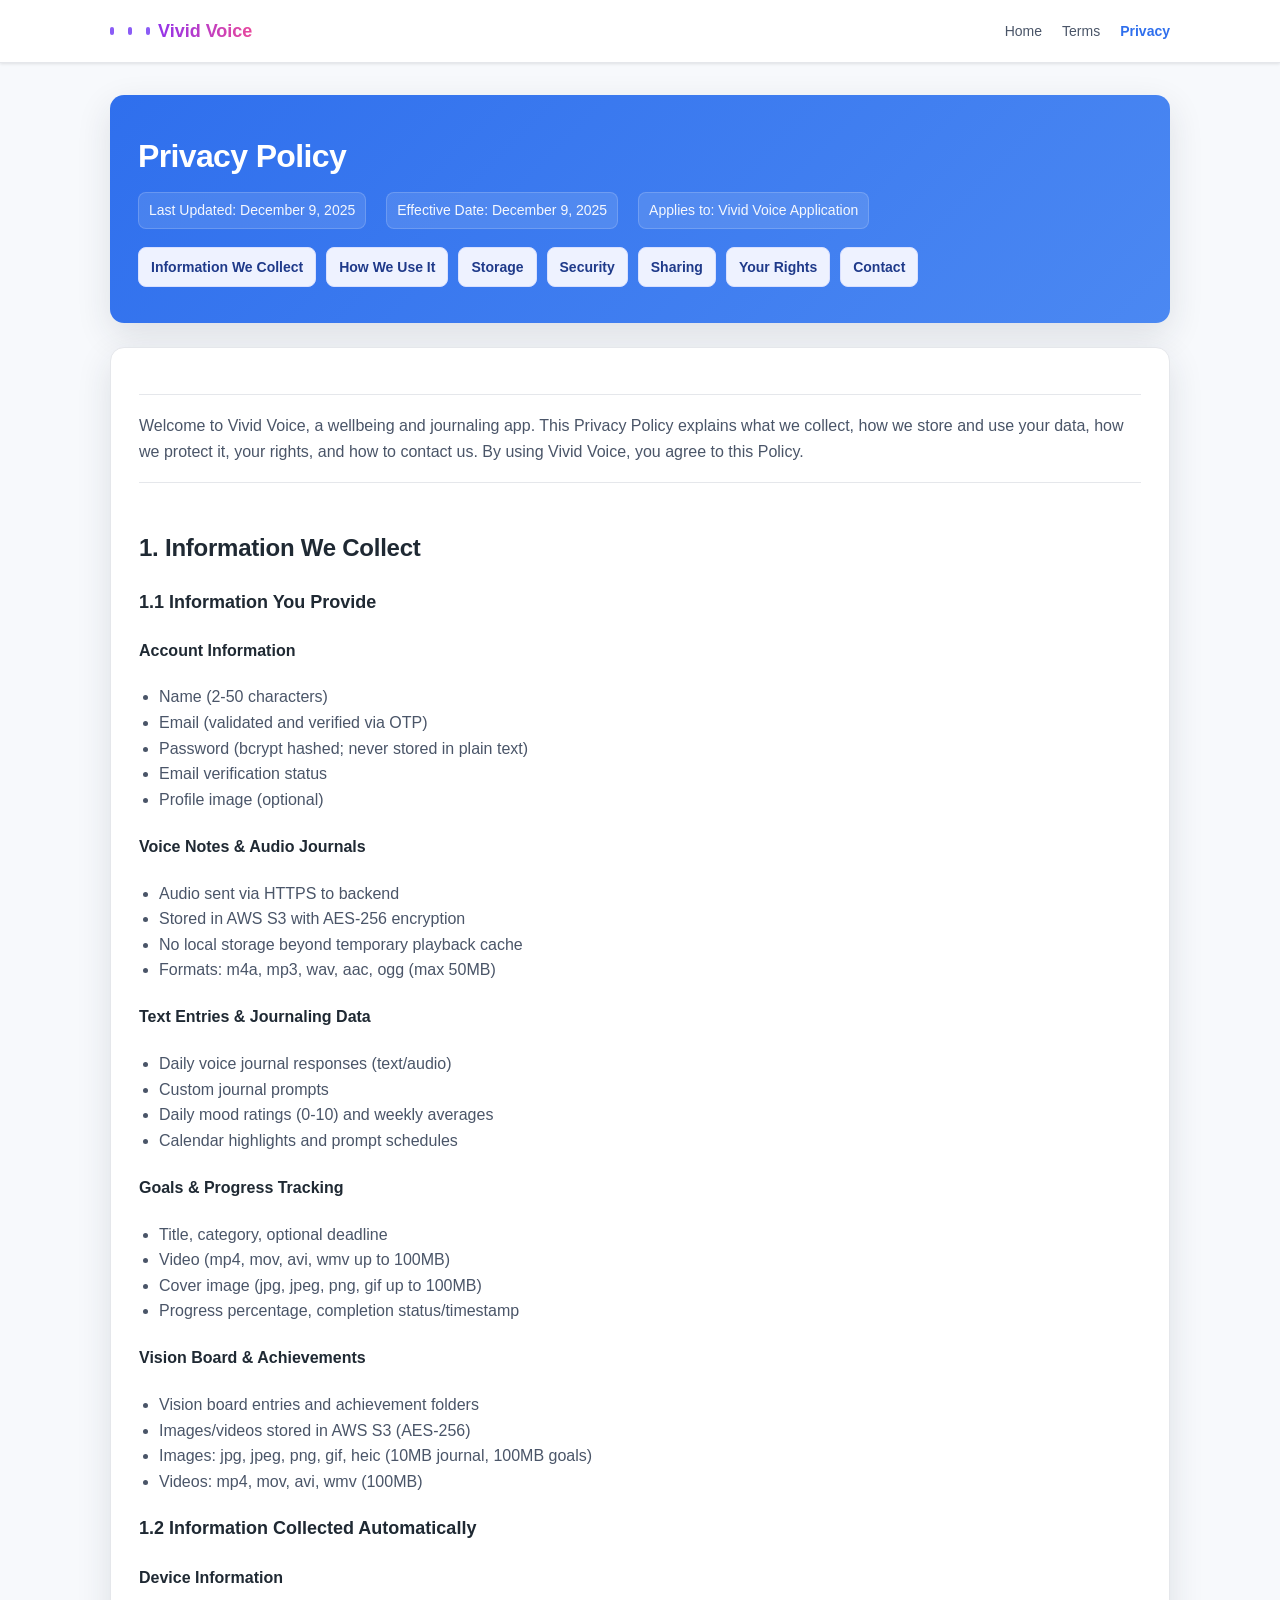
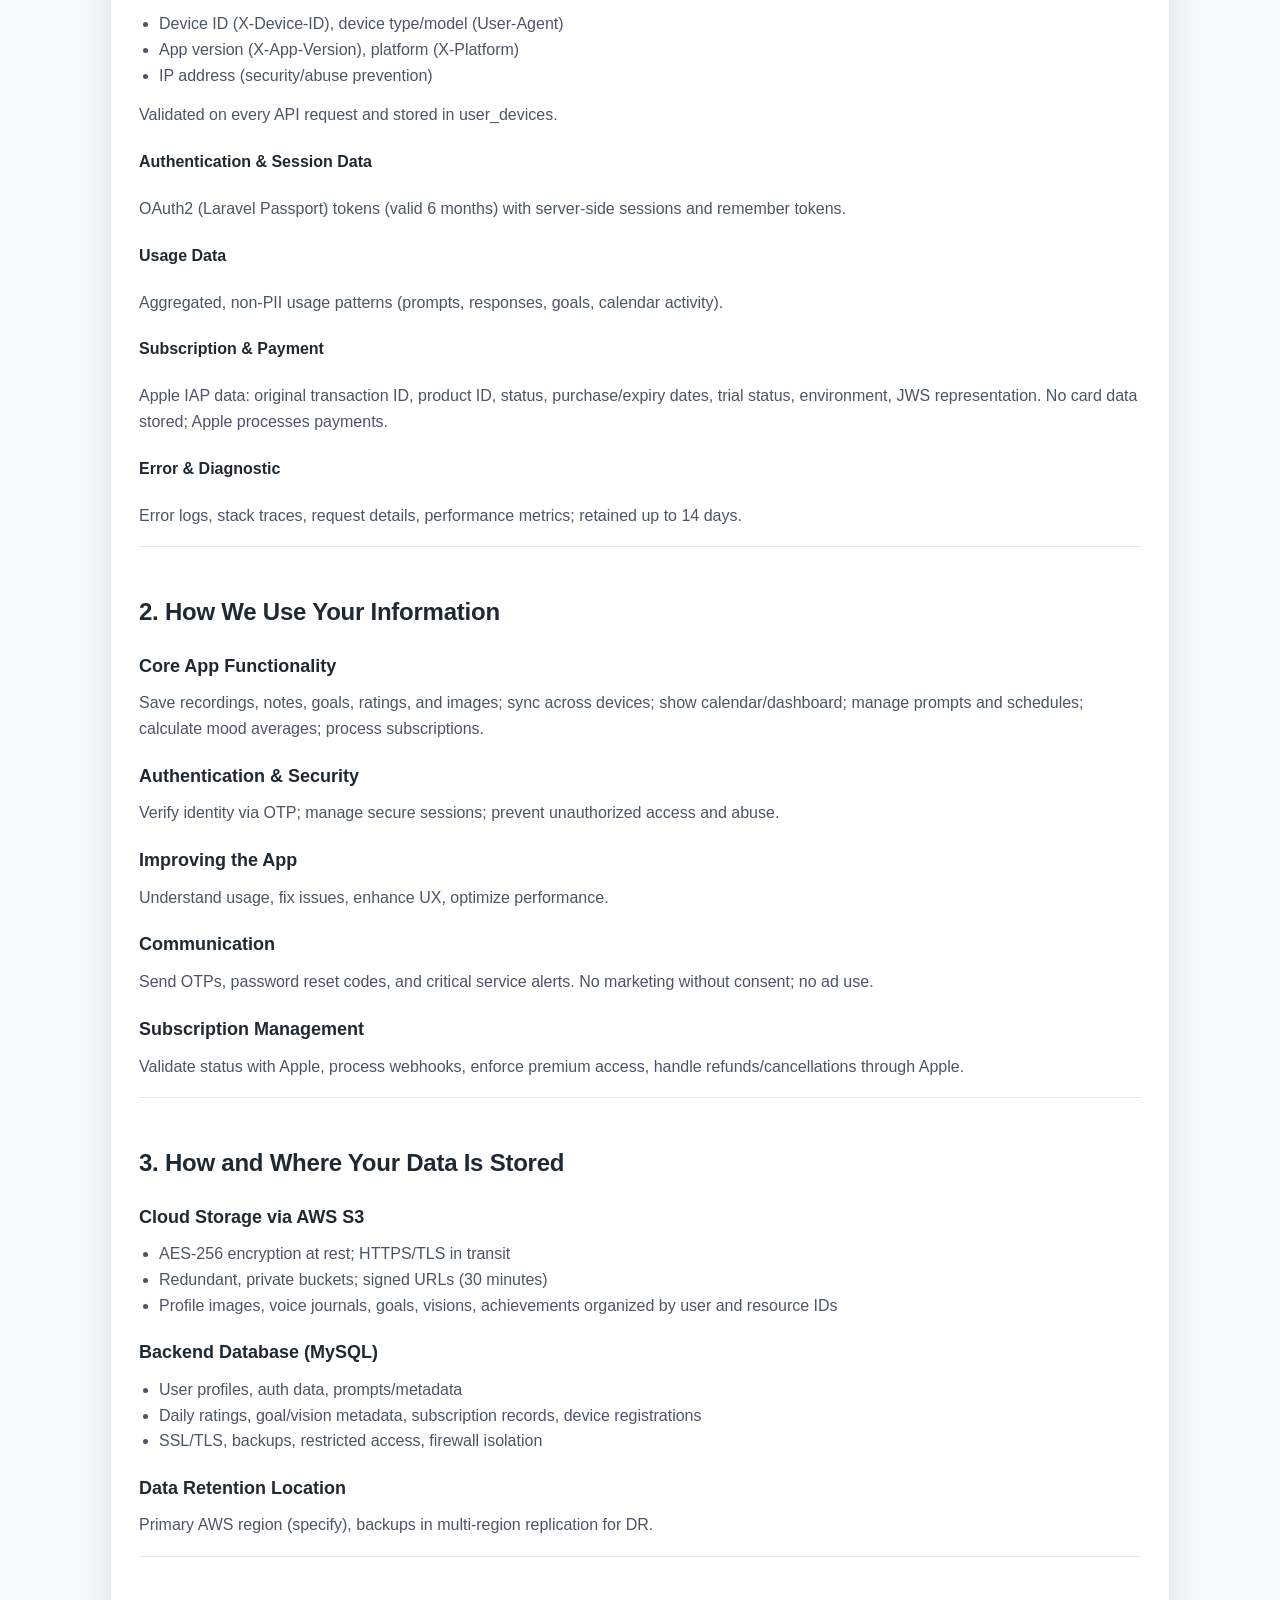
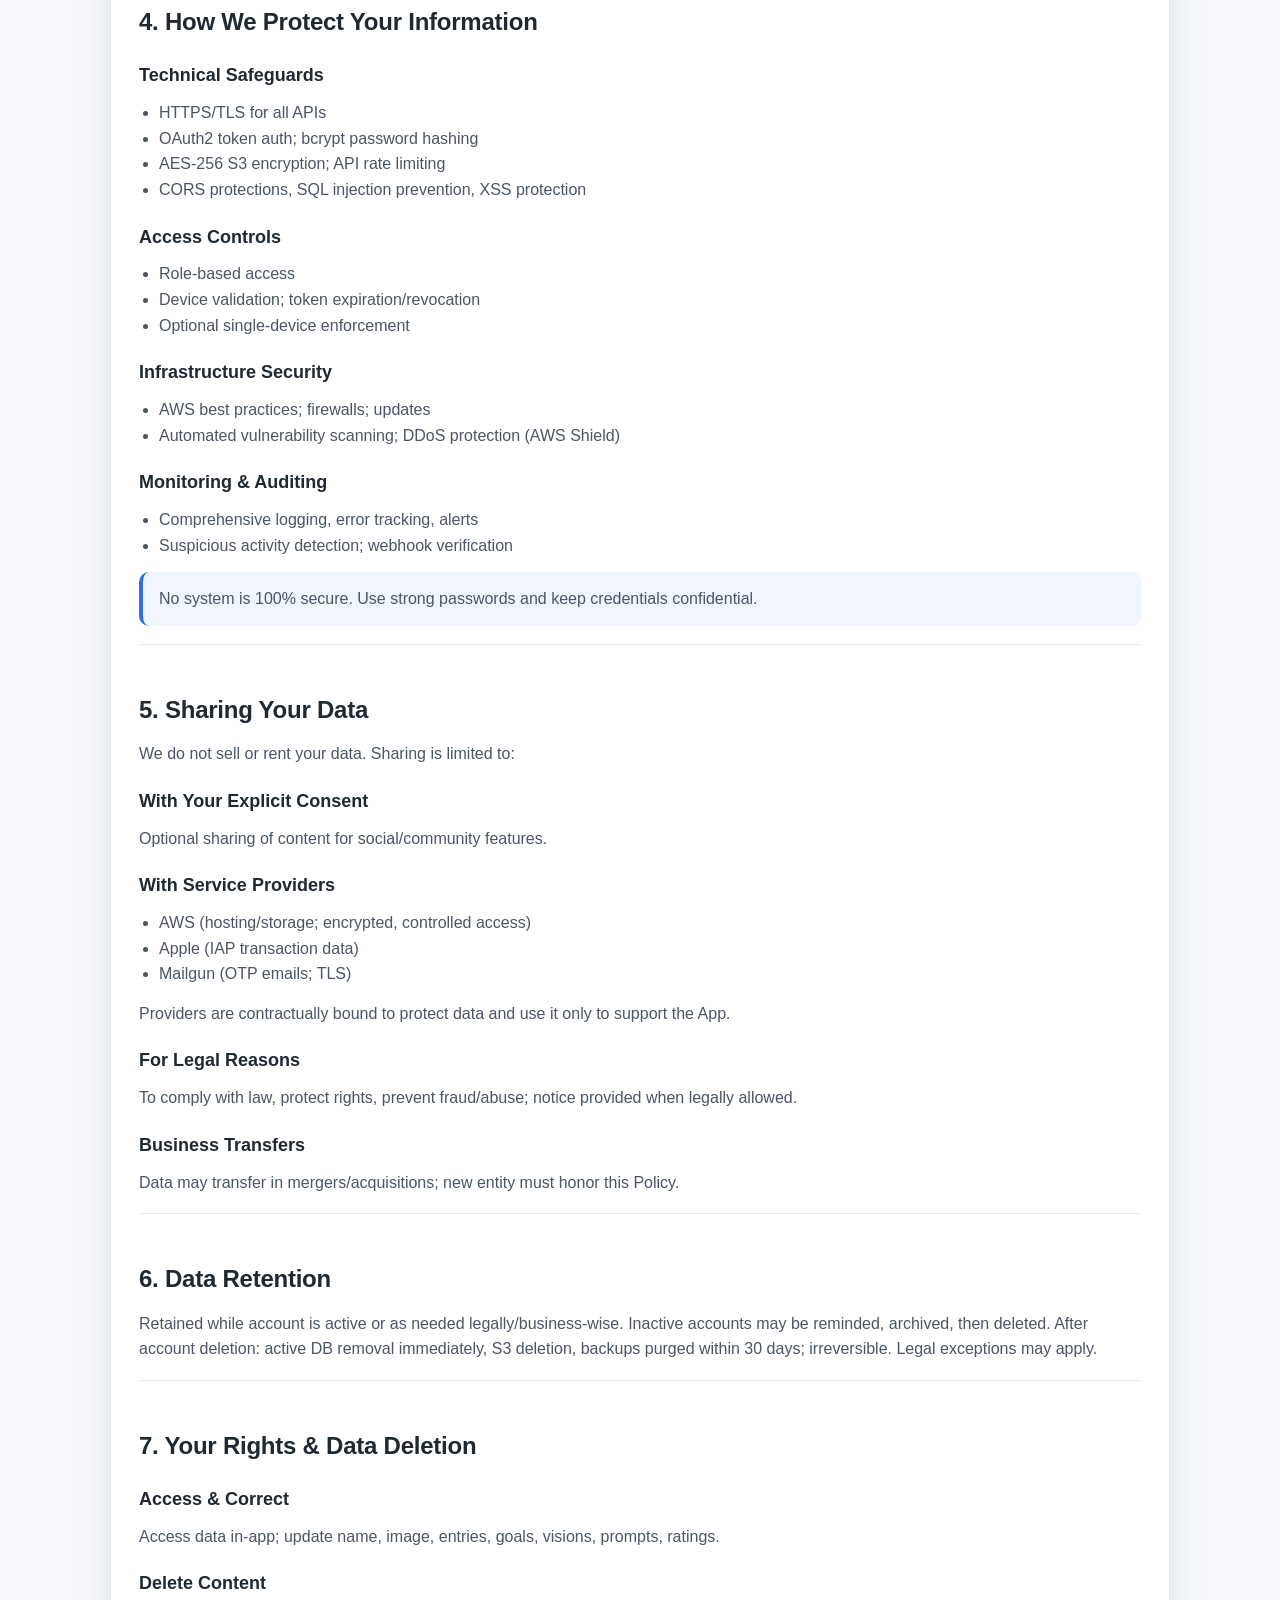
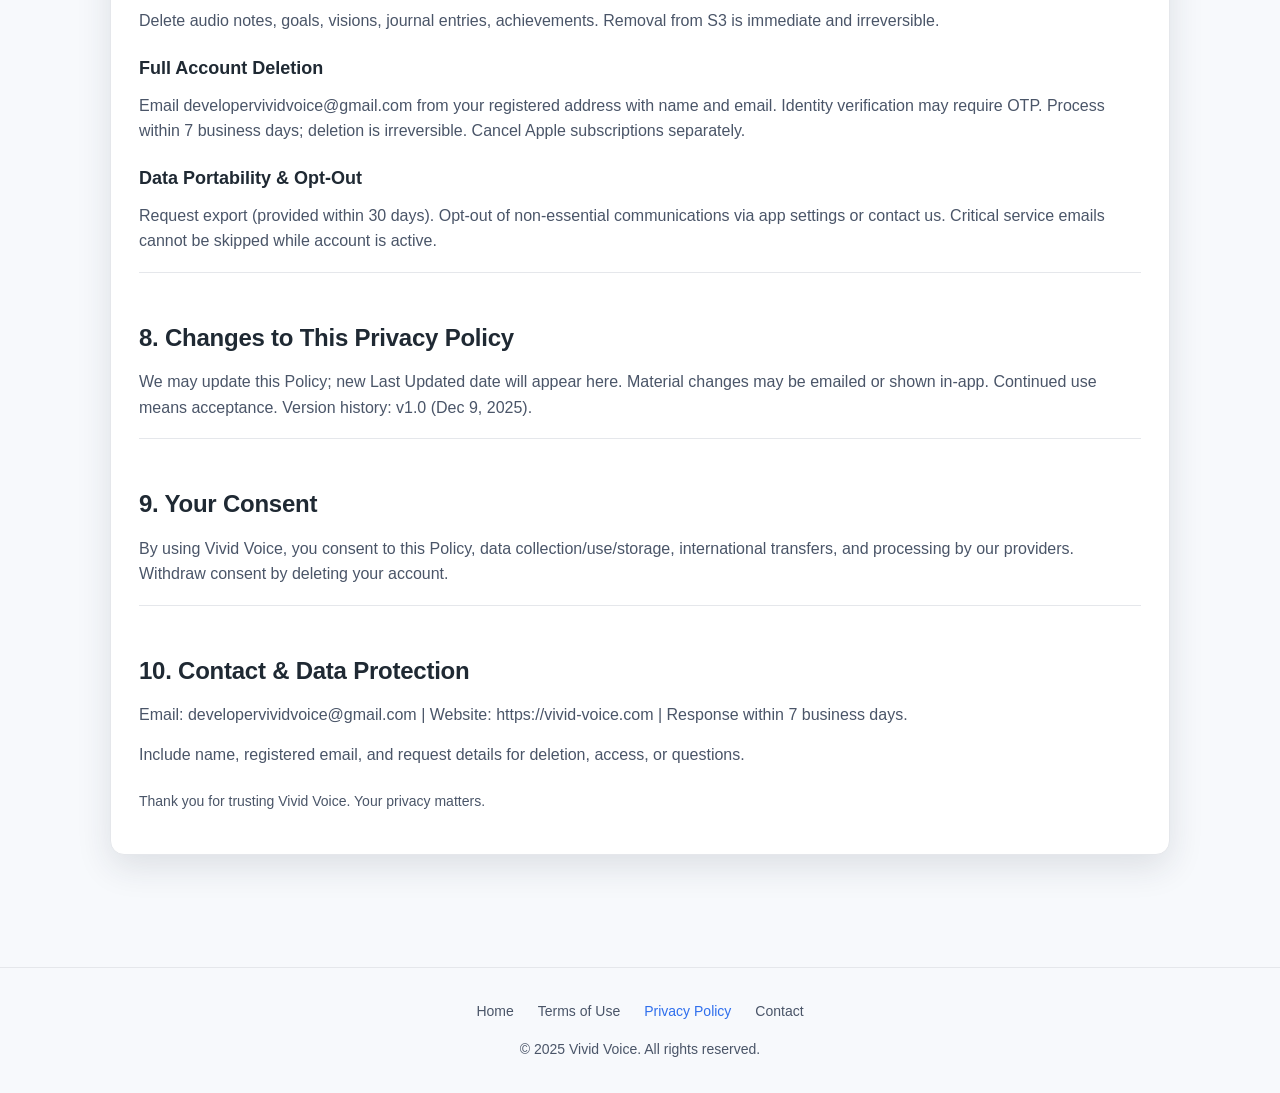
==== commit a9cf4657: "Manual changes saved" ====
--- a/privacy.html
+++ b/privacy.html
@@ -250,11 +250,6 @@
         <p>Include name, registered email, and request details for deletion, access, or questions.</p>
       </section>
 
-      <section id="compliance" class="section">
-        <h2>11. Legal Compliance</h2>
-        <p>We align with GDPR, CCPA, COPPA, and operate on HIPAA-eligible AWS infrastructure. GDPR rights include access, rectification, erasure, portability, restriction, and objection—contact us to exercise them.</p>
-      </section>
-
       <p class="footer-note">Thank you for trusting Vivid Voice. Your privacy matters.</p>
     </article>
   </div>
